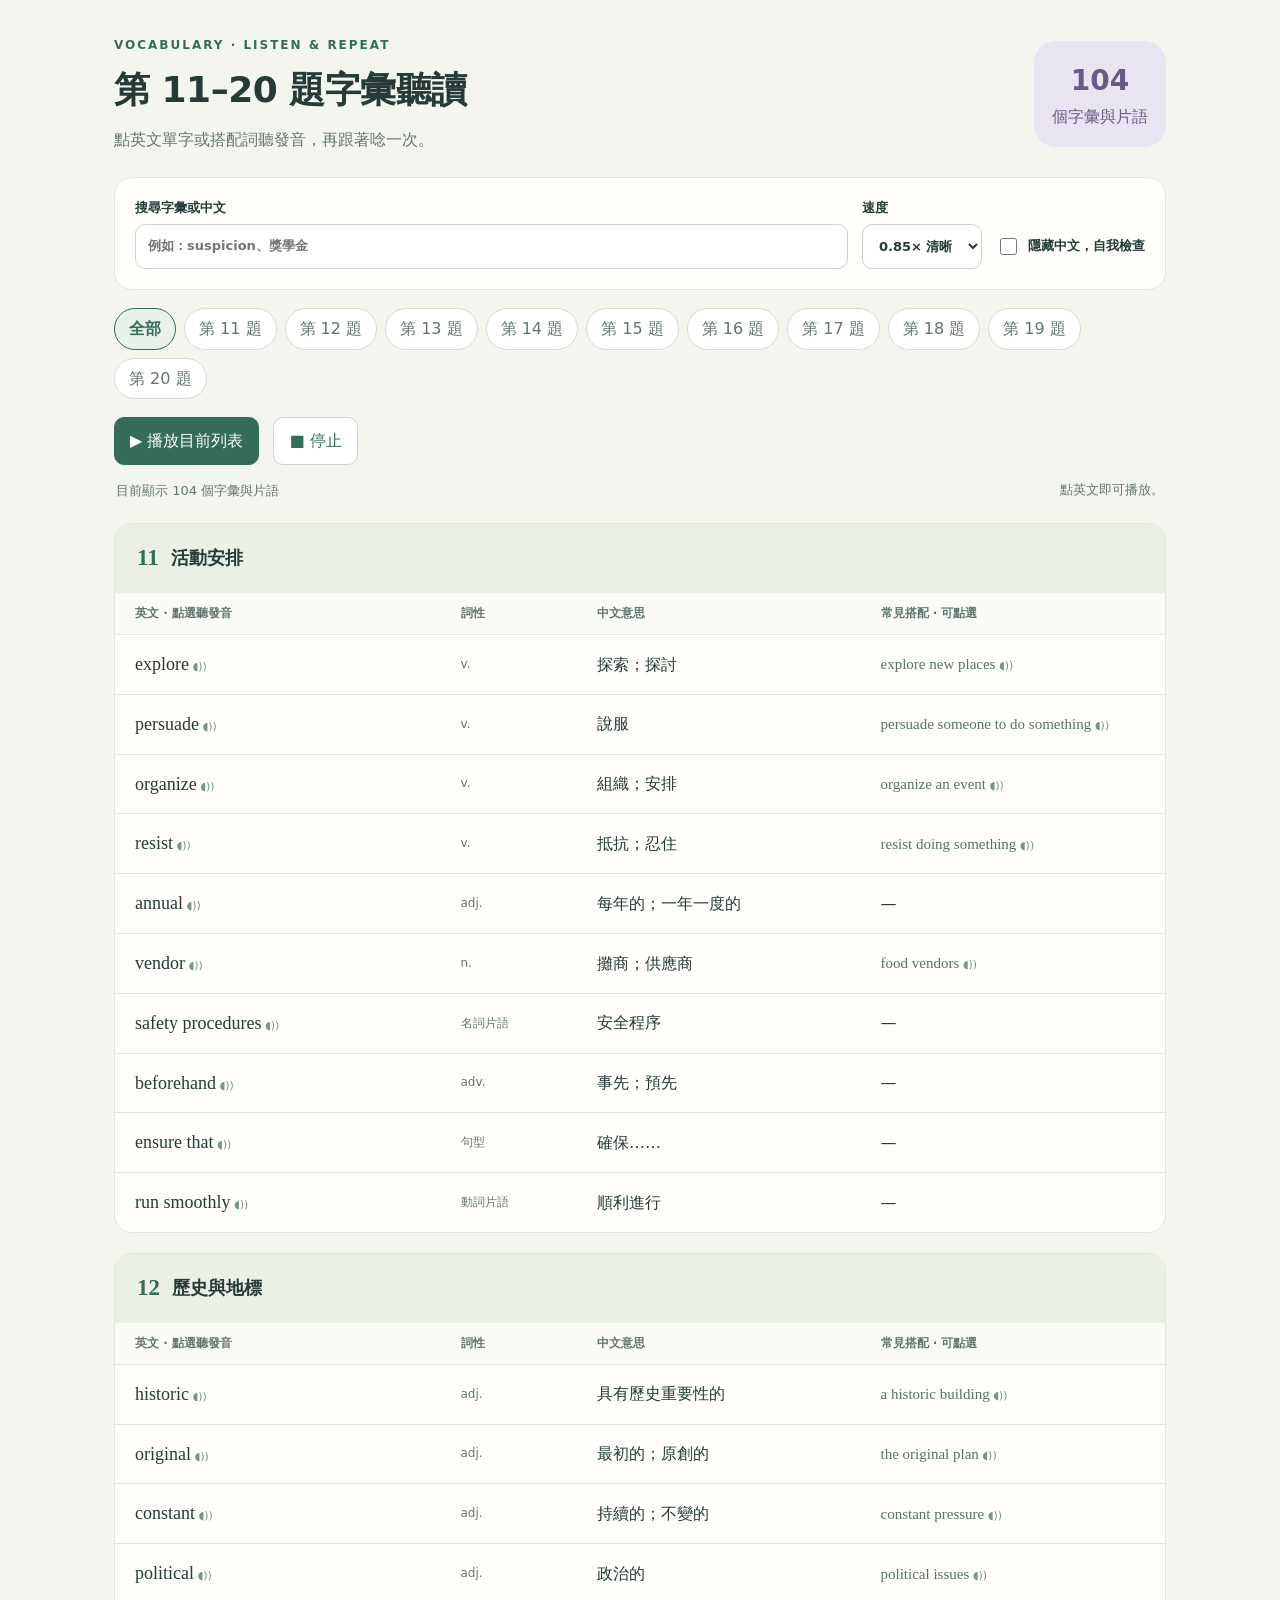
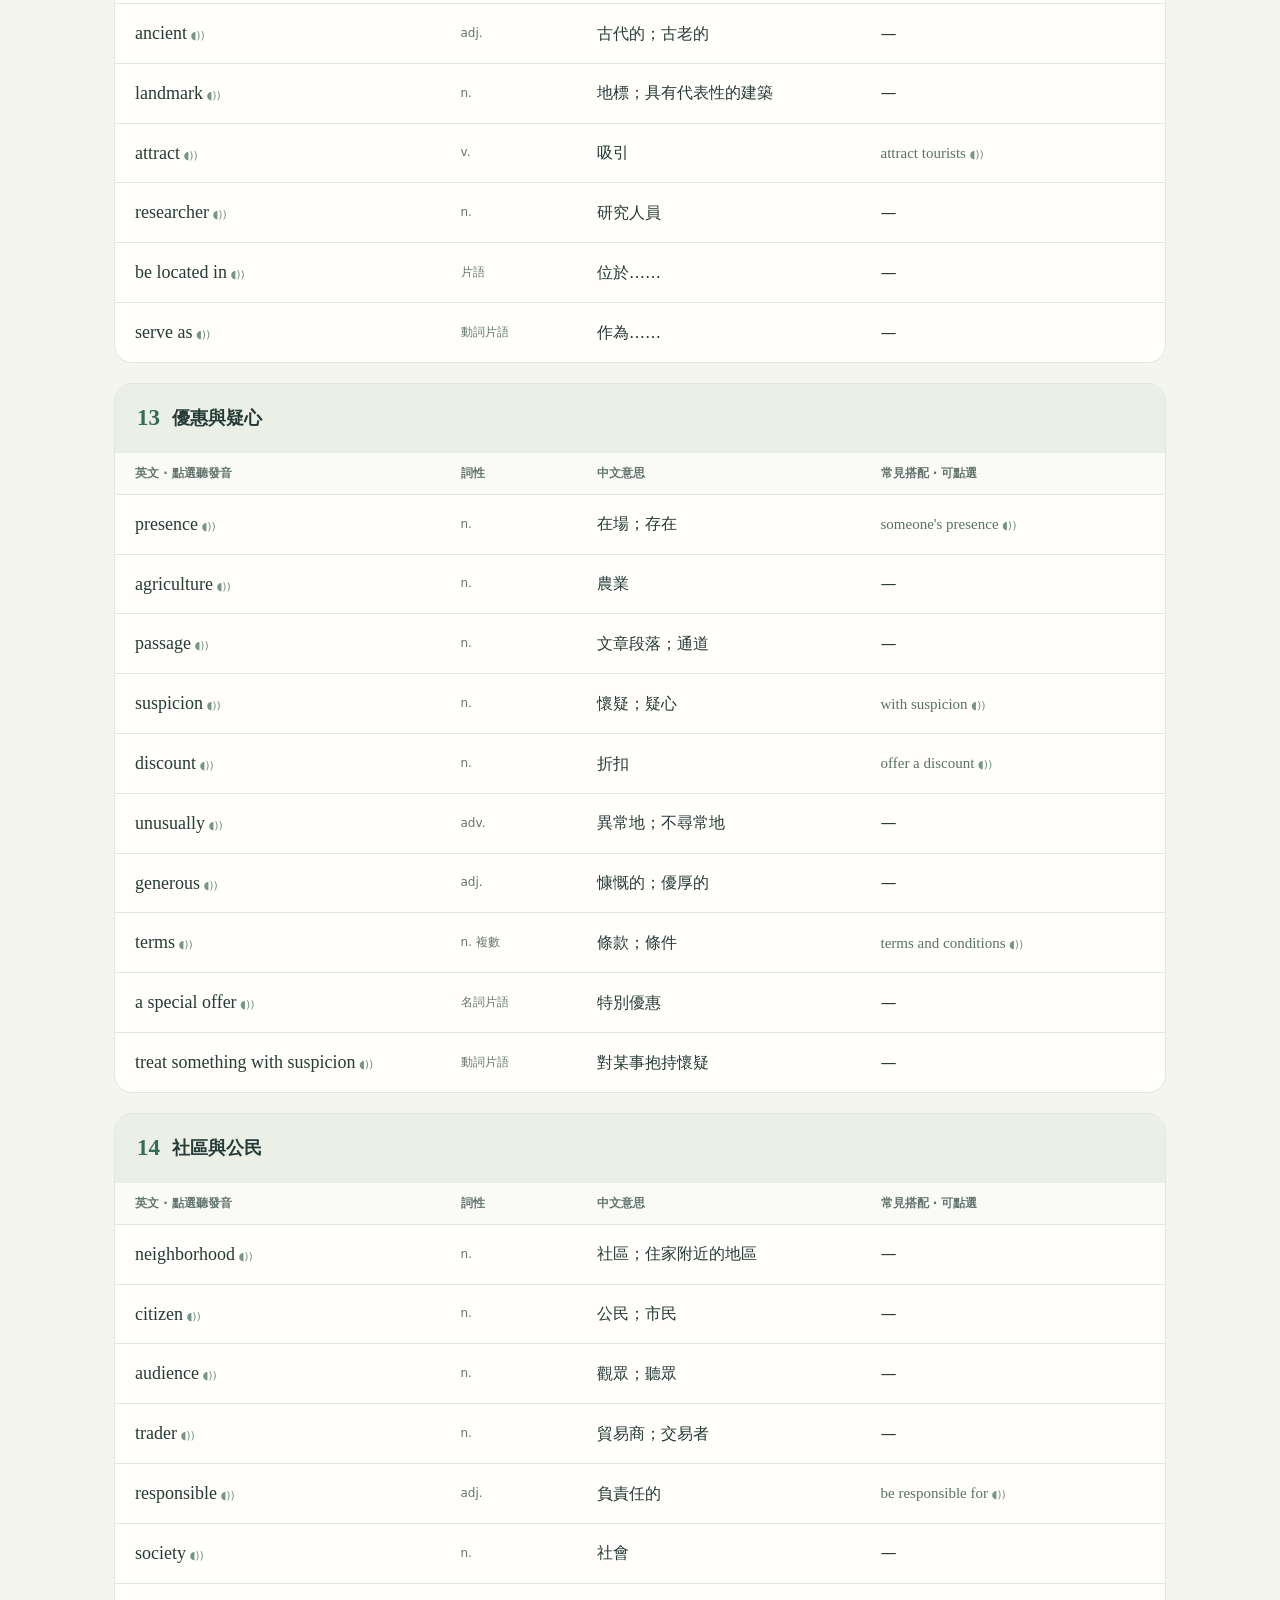
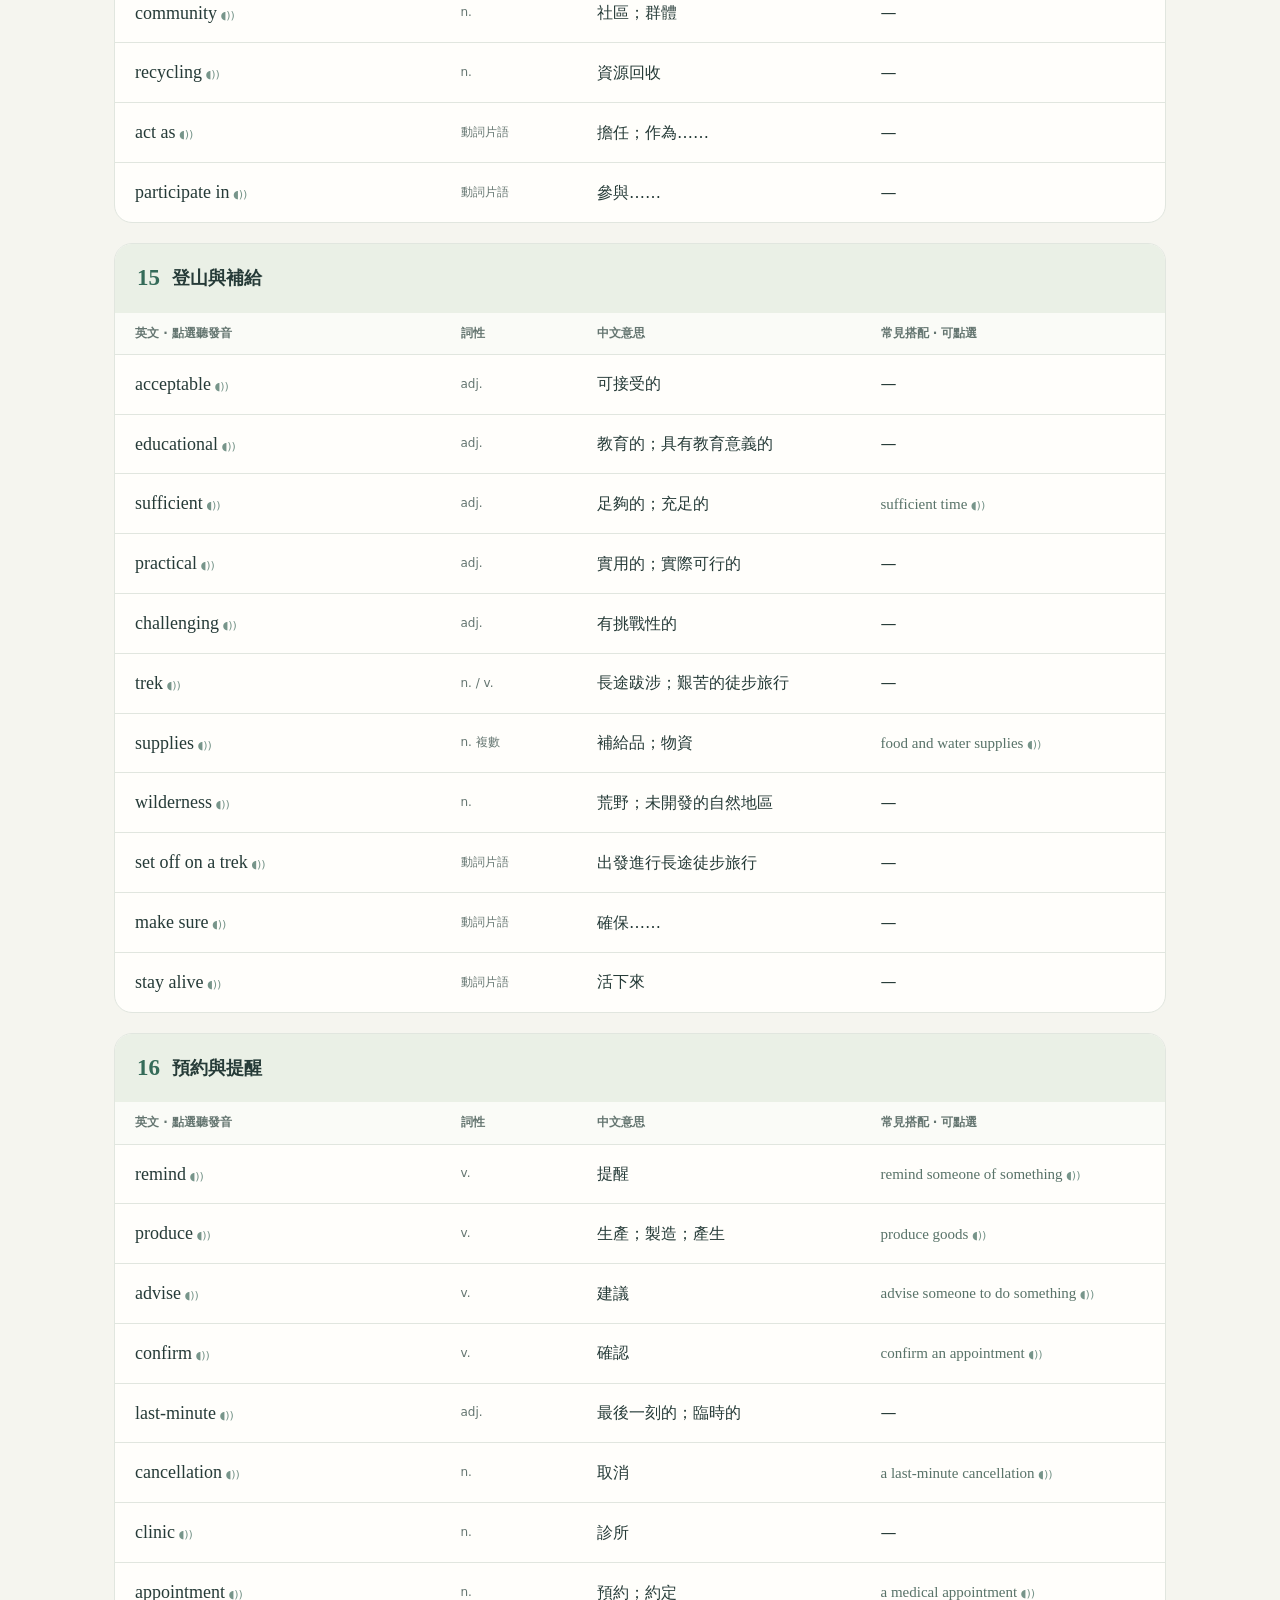
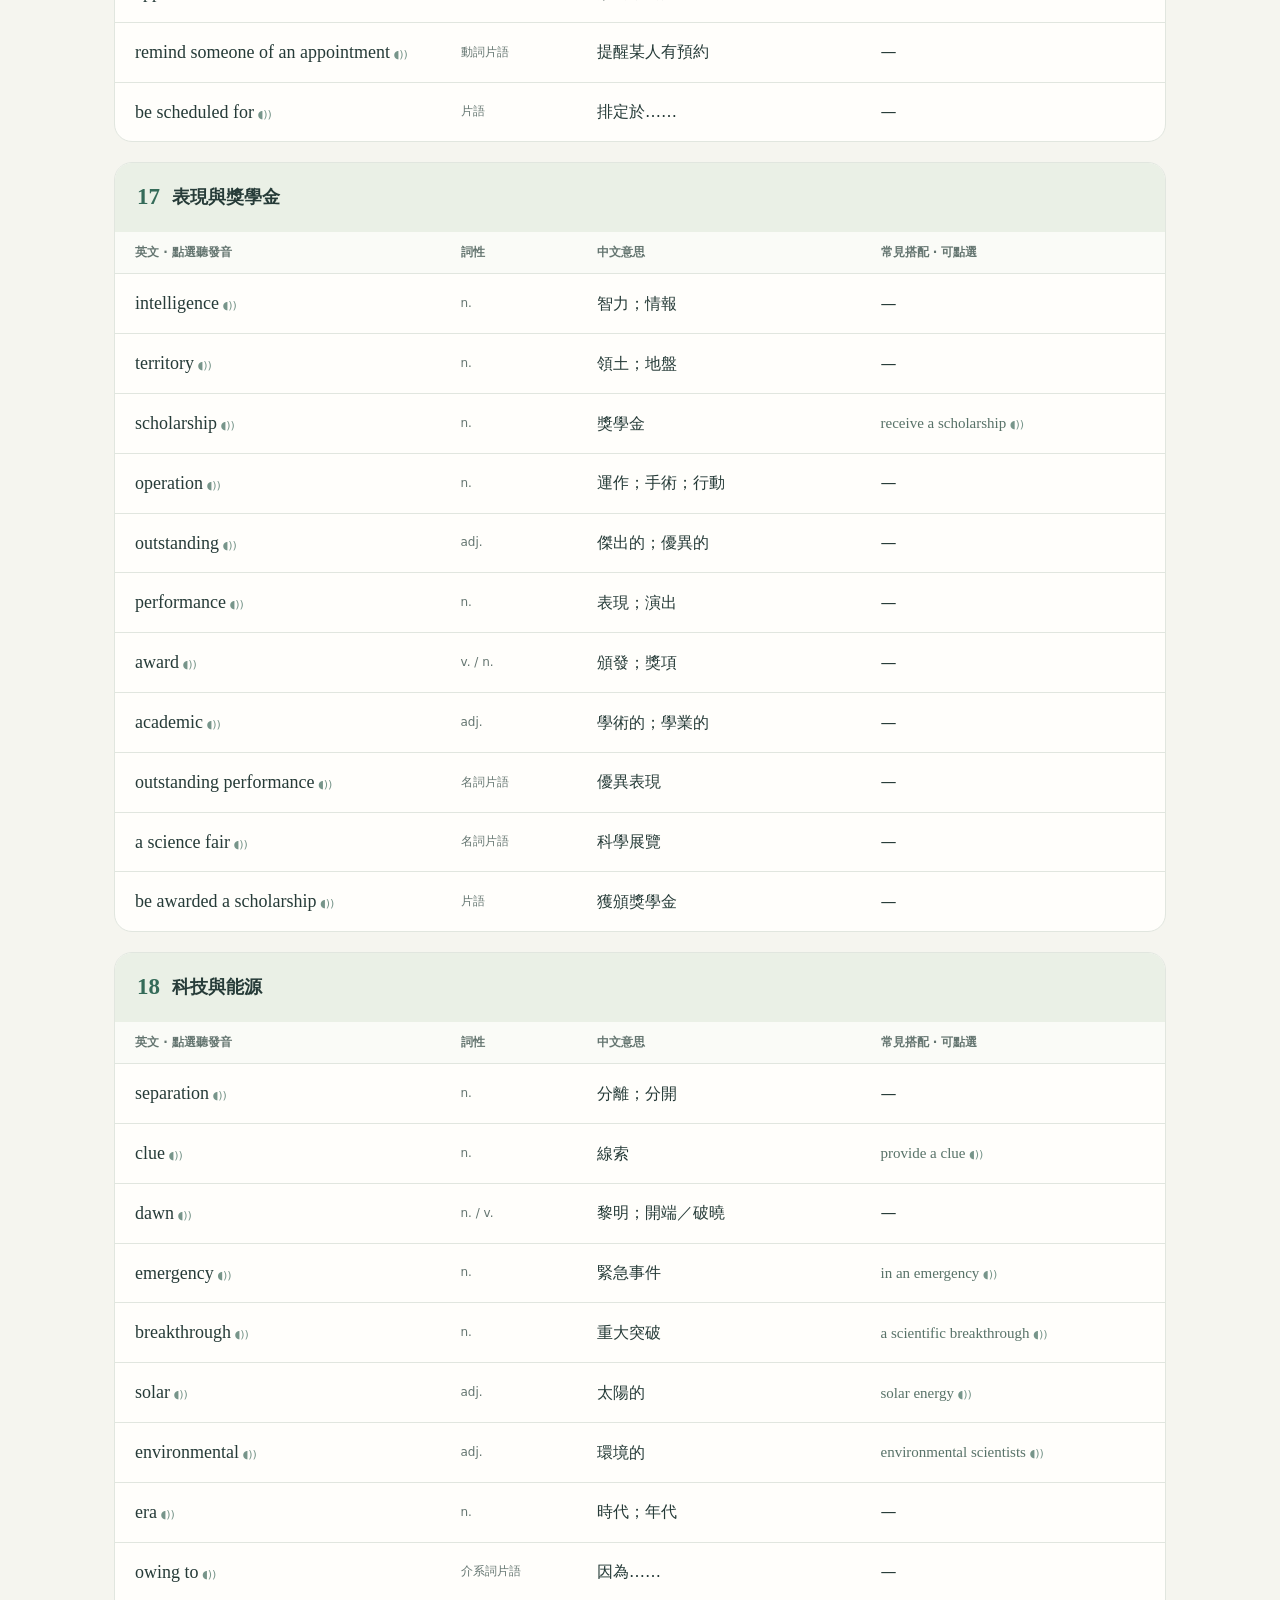
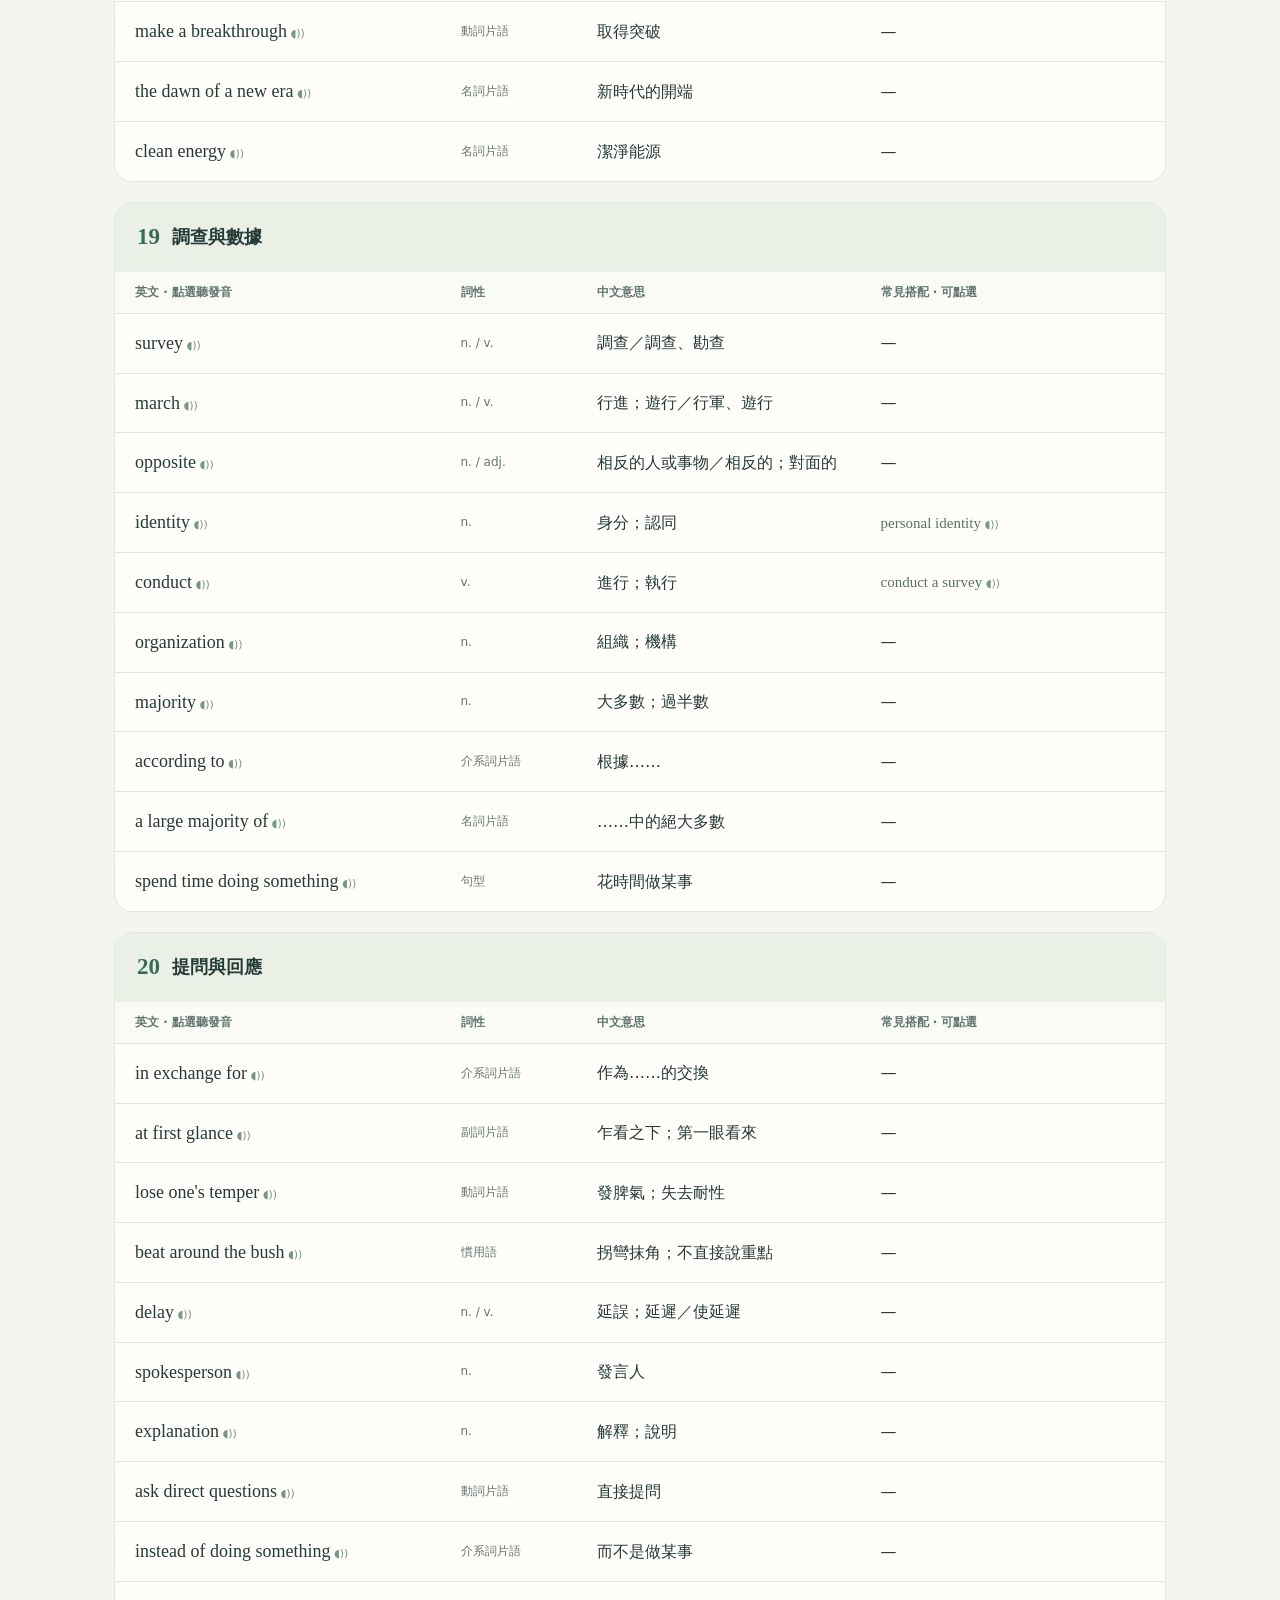
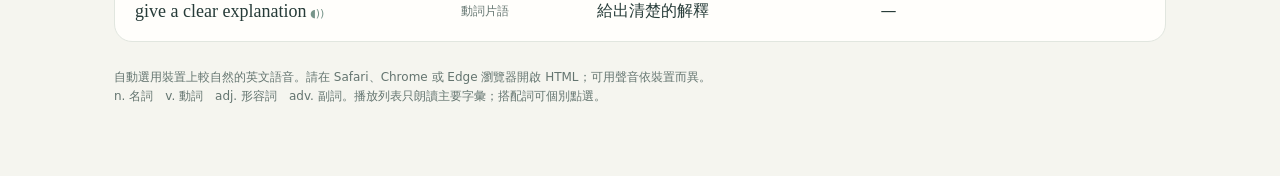
==== eric/ExamVocab-1023.html @ 4be7229d "Add files via upload eric - 幫忙背單字" ====
<!doctype html>
<html lang="zh-Hant"><head><meta charset="utf-8"><meta name="viewport" content="width=device-width,initial-scale=1"><title>第 11–20 題字彙聽讀</title>
<style>
:root{color-scheme:light;--ink:#263b38;--muted:#647570;--green:#356b59;--pale:#e8f1ea;--line:#e1e6df;--paper:#fffefb}*{box-sizing:border-box}body{margin:0;background:#f5f5ef;color:var(--ink);font-family:system-ui,-apple-system,"Noto Sans TC",sans-serif;line-height:1.6}button,input,select{font:inherit}button{cursor:pointer}button:focus-visible,a:focus-visible,input:focus-visible,select:focus-visible{outline:3px solid #d19d52;outline-offset:3px}main{max-width:1100px;margin:auto;padding:36px 24px 70px}header{display:flex;gap:24px;align-items:center;justify-content:space-between;margin-bottom:25px}.eyebrow{font-size:12px;letter-spacing:2px;color:var(--green);font-weight:700}h1{font-size:clamp(25px,4vw,36px);margin:6px 0 8px;letter-spacing:-.5px}header p{margin:0;color:var(--muted)}.badge{background:#e9e4f2;border-radius:22px;padding:18px;text-align:center;min-width:110px;color:#655b83}.badge strong{font-size:28px;display:block}.panel{padding:20px;background:var(--paper);border:1px solid var(--line);border-radius:18px;margin-bottom:16px}.settings{display:flex;align-items:end;gap:14px;flex-wrap:wrap}label{font-size:13px;font-weight:600;display:flex;flex-direction:column;gap:5px}select,input[type=search]{border:1px solid #cbd4ca;border-radius:10px;background:white;color:var(--ink);padding:10px 12px;min-height:45px}#search{width:100%}.search-label{flex:1;min-width:210px}.control{border:1px solid #ccd8cd;border-radius:10px;background:#fff;padding:10px 15px;color:var(--green);min-height:45px}.primary{background:var(--green);color:white;border-color:var(--green)}.toggle{flex-direction:row;align-items:center;gap:8px;min-height:45px}input[type=checkbox]{accent-color:var(--green);width:17px;height:17px}nav{display:flex;gap:8px;flex-wrap:wrap;margin:18px 0}.chip{border:1px solid #d4ddd1;background:#fff;border-radius:30px;padding:7px 14px;color:var(--muted)}.chip[aria-pressed=true]{background:var(--pale);color:var(--green);border-color:var(--green);font-weight:700}.meta{display:flex;justify-content:space-between;align-items:center;margin:15px 2px;color:var(--muted);font-size:13px;gap:12px}#status{min-height:23px}section{background:var(--paper);border:1px solid var(--line);border-radius:18px;overflow:hidden;margin:20px 0}h2{margin:0;padding:16px 22px;background:#eaf0e6;font-size:18px;display:flex;gap:12px;align-items:center}.qnum{font-family:Georgia,serif;color:var(--green);font-size:23px}table{border-collapse:collapse;width:100%;table-layout:fixed}th{font-size:12px;text-align:left;color:var(--muted);background:#fafbf7;padding:11px 20px;border-bottom:1px solid var(--line)}td{padding:13px 20px;border-bottom:1px solid var(--line);vertical-align:middle}tr:last-child td{border:0}th:nth-child(1){width:31%}th:nth-child(2){width:13%}th:nth-child(3){width:27%}th:nth-child(4){width:29%}.speak{background:none;border:0;color:var(--ink);padding:2px 0;text-align:left;font-family:Georgia,"Times New Roman",serif;font-size:18px;line-height:1.6;overflow-wrap:anywhere}.speak:hover{color:var(--green);text-decoration:underline;text-underline-offset:5px}.speak::after{content:' ◖))';font-family:system-ui;font-size:11px;color:#77958a;white-space:nowrap}.usage .speak{font-size:15px;color:#587268}.pos{font-size:12px;color:var(--muted)}tr.playing{background:#edf5e5}tr.playing .speak.active{color:#256040;text-decoration:underline}body.hide-cn .meaning{visibility:hidden}.empty{text-align:center;padding:45px 20px;color:var(--muted)}footer{font-size:12px;color:var(--muted);margin-top:26px}#status.error{color:#ad3828}
@media(max-width:720px){main{padding:24px 13px 50px}.badge{display:none}.settings{gap:10px}.settings label{flex:1}.toggle{flex-basis:100%!important}table,tbody,tr,td{display:block}thead{display:none}tr{padding:14px 17px;border-bottom:1px solid var(--line);display:grid;grid-template-columns:1fr auto;gap:5px 12px}td{padding:0;border:0}.meaning,.usage{grid-column:1/-1}.speak{font-size:20px}.pos{align-self:center}.meaning{font-size:15px}.usage{margin-top:2px}h2{padding:13px 17px}.meta{flex-direction:column;align-items:start}.primary,.control{flex:1}}
@media print{body{background:white}main{padding:0}.panel,nav,.meta,footer,.badge{display:none}section{break-inside:auto;border-radius:0}tr{break-inside:avoid}h2{break-after:avoid}.speak::after{content:''}body.hide-cn .meaning{visibility:visible}}
</style></head><body><main>
<header><div><div class="eyebrow">VOCABULARY · LISTEN & REPEAT</div><h1>第 11–20 題字彙聽讀</h1><p>點英文單字或搭配詞聽發音，再跟著唸一次。</p></div><div class="badge"><strong id="total"></strong>個字彙與片語</div></header>
<div class="panel"><div class="settings"><label class="search-label">搜尋字彙或中文<input id="search" type="search" placeholder="例如：suspicion、獎學金"></label><label>速度<select id="rate"><option value="0.7">0.7× 慢速</option><option value="0.85" selected>0.85× 清晰</option><option value="1">1.0× 正常</option><option value="1.15">1.15× 快速</option></select></label><label class="toggle"><input id="hide" type="checkbox">隱藏中文，自我檢查</label></div></div>
<nav aria-label="依題號篩選" id="filters"></nav><div class="settings"><button class="control primary" id="play">▶ 播放目前列表</button><button class="control" id="stop">■ 停止</button></div>
<div class="meta"><span id="count"></span><span id="status" role="status" aria-live="polite">準備好了。點英文即可播放。</span></div><div id="content"></div>
<footer>自動選用裝置上較自然的英文語音。請在 Safari、Chrome 或 Edge 瀏覽器開啟 HTML；可用聲音依裝置而異。<br>n. 名詞　v. 動詞　adj. 形容詞　adv. 副詞。播放列表只朗讀主要字彙；搭配詞可個別點選。</footer>
</main><script>
const DATA=[{"q": 11, "topic": "活動安排", "items": [["explore", "v.", "探索；探討", "explore new places"], ["persuade", "v.", "說服", "persuade someone to do something"], ["organize", "v.", "組織；安排", "organize an event"], ["resist", "v.", "抵抗；忍住", "resist doing something"], ["annual", "adj.", "每年的；一年一度的", ""], ["vendor", "n.", "攤商；供應商", "food vendors"], ["safety procedures", "名詞片語", "安全程序", ""], ["beforehand", "adv.", "事先；預先", ""], ["ensure that", "句型", "確保……", ""], ["run smoothly", "動詞片語", "順利進行", ""]]}, {"q": 12, "topic": "歷史與地標", "items": [["historic", "adj.", "具有歷史重要性的", "a historic building"], ["original", "adj.", "最初的；原創的", "the original plan"], ["constant", "adj.", "持續的；不變的", "constant pressure"], ["political", "adj.", "政治的", "political issues"], ["ancient", "adj.", "古代的；古老的", ""], ["landmark", "n.", "地標；具有代表性的建築", ""], ["attract", "v.", "吸引", "attract tourists"], ["researcher", "n.", "研究人員", ""], ["be located in", "片語", "位於……", ""], ["serve as", "動詞片語", "作為……", ""]]}, {"q": 13, "topic": "優惠與疑心", "items": [["presence", "n.", "在場；存在", "someone's presence"], ["agriculture", "n.", "農業", ""], ["passage", "n.", "文章段落；通道", ""], ["suspicion", "n.", "懷疑；疑心", "with suspicion"], ["discount", "n.", "折扣", "offer a discount"], ["unusually", "adv.", "異常地；不尋常地", ""], ["generous", "adj.", "慷慨的；優厚的", ""], ["terms", "n. 複數", "條款；條件", "terms and conditions"], ["a special offer", "名詞片語", "特別優惠", ""], ["treat something with suspicion", "動詞片語", "對某事抱持懷疑", ""]]}, {"q": 14, "topic": "社區與公民", "items": [["neighborhood", "n.", "社區；住家附近的地區", ""], ["citizen", "n.", "公民；市民", ""], ["audience", "n.", "觀眾；聽眾", ""], ["trader", "n.", "貿易商；交易者", ""], ["responsible", "adj.", "負責任的", "be responsible for"], ["society", "n.", "社會", ""], ["community", "n.", "社區；群體", ""], ["recycling", "n.", "資源回收", ""], ["act as", "動詞片語", "擔任；作為……", ""], ["participate in", "動詞片語", "參與……", ""]]}, {"q": 15, "topic": "登山與補給", "items": [["acceptable", "adj.", "可接受的", ""], ["educational", "adj.", "教育的；具有教育意義的", ""], ["sufficient", "adj.", "足夠的；充足的", "sufficient time"], ["practical", "adj.", "實用的；實際可行的", ""], ["challenging", "adj.", "有挑戰性的", ""], ["trek", "n. / v.", "長途跋涉；艱苦的徒步旅行", ""], ["supplies", "n. 複數", "補給品；物資", "food and water supplies"], ["wilderness", "n.", "荒野；未開發的自然地區", ""], ["set off on a trek", "動詞片語", "出發進行長途徒步旅行", ""], ["make sure", "動詞片語", "確保……", ""], ["stay alive", "動詞片語", "活下來", ""]]}, {"q": 16, "topic": "預約與提醒", "items": [["remind", "v.", "提醒", "remind someone of something"], ["produce", "v.", "生產；製造；產生", "produce goods"], ["advise", "v.", "建議", "advise someone to do something"], ["confirm", "v.", "確認", "confirm an appointment"], ["last-minute", "adj.", "最後一刻的；臨時的", ""], ["cancellation", "n.", "取消", "a last-minute cancellation"], ["clinic", "n.", "診所", ""], ["appointment", "n.", "預約；約定", "a medical appointment"], ["remind someone of an appointment", "動詞片語", "提醒某人有預約", ""], ["be scheduled for", "片語", "排定於……", ""]]}, {"q": 17, "topic": "表現與獎學金", "items": [["intelligence", "n.", "智力；情報", ""], ["territory", "n.", "領土；地盤", ""], ["scholarship", "n.", "獎學金", "receive a scholarship"], ["operation", "n.", "運作；手術；行動", ""], ["outstanding", "adj.", "傑出的；優異的", ""], ["performance", "n.", "表現；演出", ""], ["award", "v. / n.", "頒發；獎項", ""], ["academic", "adj.", "學術的；學業的", ""], ["outstanding performance", "名詞片語", "優異表現", ""], ["a science fair", "名詞片語", "科學展覽", ""], ["be awarded a scholarship", "片語", "獲頒獎學金", ""]]}, {"q": 18, "topic": "科技與能源", "items": [["separation", "n.", "分離；分開", ""], ["clue", "n.", "線索", "provide a clue"], ["dawn", "n. / v.", "黎明；開端／破曉", ""], ["emergency", "n.", "緊急事件", "in an emergency"], ["breakthrough", "n.", "重大突破", "a scientific breakthrough"], ["solar", "adj.", "太陽的", "solar energy"], ["environmental", "adj.", "環境的", "environmental scientists"], ["era", "n.", "時代；年代", ""], ["owing to", "介系詞片語", "因為……", ""], ["make a breakthrough", "動詞片語", "取得突破", ""], ["the dawn of a new era", "名詞片語", "新時代的開端", ""], ["clean energy", "名詞片語", "潔淨能源", ""]]}, {"q": 19, "topic": "調查與數據", "items": [["survey", "n. / v.", "調查／調查、勘查", ""], ["march", "n. / v.", "行進；遊行／行軍、遊行", ""], ["opposite", "n. / adj.", "相反的人或事物／相反的；對面的", ""], ["identity", "n.", "身分；認同", "personal identity"], ["conduct", "v.", "進行；執行", "conduct a survey"], ["organization", "n.", "組織；機構", ""], ["majority", "n.", "大多數；過半數", ""], ["according to", "介系詞片語", "根據……", ""], ["a large majority of", "名詞片語", "……中的絕大多數", ""], ["spend time doing something", "句型", "花時間做某事", ""]]}, {"q": 20, "topic": "提問與回應", "items": [["in exchange for", "介系詞片語", "作為……的交換", ""], ["at first glance", "副詞片語", "乍看之下；第一眼看來", ""], ["lose one's temper", "動詞片語", "發脾氣；失去耐性", ""], ["beat around the bush", "慣用語", "拐彎抹角；不直接說重點", ""], ["delay", "n. / v.", "延誤；延遲／使延遲", ""], ["spokesperson", "n.", "發言人", ""], ["explanation", "n.", "解釋；說明", ""], ["ask direct questions", "動詞片語", "直接提問", ""], ["instead of doing something", "介系詞片語", "而不是做某事", ""], ["give a clear explanation", "動詞片語", "給出清楚的解釋", ""]]}];
const $=id=>document.getElementById(id);const synth=window.speechSynthesis;let question='all',selectedVoice=null,version=0,current=null,active=null;let displayed=[];
function status(text,error=false){$('status').textContent=text;$('status').classList.toggle('error',error)}
function clearActive(){if(active){active.classList.remove('active');active.closest('tr')?.classList.remove('playing');active=null}}
function stop(){version++;if(synth)synth.cancel();current=null;clearActive();$('play').textContent='▶ 播放目前列表'}
function loadVoices(){if(!synth)return;const english=synth.getVoices().filter(v=>/^en(?:[-_]|$)/i.test(v.lang));function score(v){let n=0;if(/natural|neural|premium|enhanced|online/i.test(v.name))n+=100;if(/^en[-_]GB$/i.test(v.lang))n+=20;if(/Daniel|Samantha|Serena|Sonia|Ryan|Oliver|Google.*English/i.test(v.name))n+=10;if(v.default)n+=2;return n}selectedVoice=english.map((voice,index)=>({voice,index,score:score(voice)})).sort((a,b)=>b.score-a.score||a.index-b.index)[0]?.voice||null}
function speak(text,button,token,done){if(!synth||!window.SpeechSynthesisUtterance){status('此瀏覽器不支援語音。請改用 Safari、Chrome 或 Edge。',true);done?.(false);return}clearActive();active=button;if(active){active.classList.add('active');active.closest('tr')?.classList.add('playing')}const u=new SpeechSynthesisUtterance(text);current=u;if(!selectedVoice)loadVoices();const voice=selectedVoice;if(voice){u.voice=voice;u.lang=voice.lang}else u.lang='en-GB';u.rate=Number($('rate').value);status(`正在播放：${text}`);u.onend=()=>{if(token!==version)return;current=null;clearActive();done?.(true)};u.onerror=e=>{if(token!==version)return;clearActive();current=null;status('語音未能播放，請檢查裝置音量，或重新開啟瀏覽器後再試。',true);$('play').textContent='▶ 播放目前列表';done?.(false)};synth.resume();synth.speak(u)}
function soundButton(text,id){const b=document.createElement('button');b.type='button';b.className='speak';b.textContent=text;b.id=id;b.setAttribute('aria-label',`播放英文：${text}`);b.addEventListener('click',()=>{stop();const token=version;speak(text,b,token,ok=>{if(ok)status(`已播放：${text}`)})});return b}
function render(){stop();const keyword=$('search').value.trim().toLocaleLowerCase();$('content').replaceChildren();displayed=[];let total=0;DATA.forEach(group=>{if(question!=='all'&&question!==String(group.q))return;const filtered=group.items.map((item,index)=>({item,index})).filter(({item})=>item.join(' ').toLocaleLowerCase().includes(keyword));if(!filtered.length)return;const section=document.createElement('section'),heading=document.createElement('h2'),num=document.createElement('span');num.className='qnum';num.textContent=String(group.q);heading.append(num,document.createTextNode(group.topic));section.append(heading);const table=document.createElement('table');table.innerHTML='<thead><tr><th>英文 · 點選聽發音</th><th>詞性</th><th>中文意思</th><th>常見搭配 · 可點選</th></tr></thead>';const tbody=document.createElement('tbody');filtered.forEach(({item,index})=>{const [word,pos,meaning,usage]=item,tr=document.createElement('tr');const a=document.createElement('td');const b=soundButton(word,`w${group.q}-${index}`);a.append(b);const p=document.createElement('td');p.className='pos';p.textContent=pos;const c=document.createElement('td');c.className='meaning';c.textContent=meaning;const d=document.createElement('td');d.className='usage';if(usage)d.append(soundButton(usage,`u${group.q}-${index}`));else d.textContent='—';tr.append(a,p,c,d);tbody.append(tr);displayed.push({word,button:b});total++});table.append(tbody);section.append(table);$('content').append(section)});$('count').textContent=`目前顯示 ${total} 個字彙與片語`;$('play').disabled=!total;if(!total)$('content').innerHTML='<div class="empty">沒有符合的字彙，請試試其他關鍵字。</div>';status('點英文即可播放。')}
[{q:'all',label:'全部'},...DATA.map(g=>({q:String(g.q),label:`第 ${g.q} 題`}))].forEach(x=>{const b=document.createElement('button');b.type='button';b.className='chip';b.textContent=x.label;b.setAttribute('aria-pressed',String(x.q==='all'));b.addEventListener('click',()=>{question=x.q;document.querySelectorAll('.chip').forEach(el=>el.setAttribute('aria-pressed',String(el===b)));render()});$('filters').append(b)});
$('total').textContent=DATA.reduce((n,g)=>n+g.items.length,0);$('search').addEventListener('input',render);$('hide').addEventListener('change',()=>document.body.classList.toggle('hide-cn',$('hide').checked));$('stop').addEventListener('click',()=>{stop();status('已停止播放。')});$('rate').addEventListener('change',()=>{stop();status('已調整速度，點英文即可播放。')});$('play').addEventListener('click',()=>{stop();if(!displayed.length)return;const token=version,queue=[...displayed];let index=0;$('play').textContent='♫ 正在播放列表';function next(){if(token!==version)return;if(index>=queue.length){clearActive();$('play').textContent='▶ 播放目前列表';status('列表播放完成。');return}const item=queue[index++];speak(item.word,item.button,token,ok=>{if(ok)setTimeout(next,300)})}next()});window.addEventListener('pagehide',stop);render();loadVoices();if(synth)synth.addEventListener('voiceschanged',loadVoices);else status('此瀏覽器不支援語音。請改用 Safari、Chrome 或 Edge。',true);
</script></body></html>
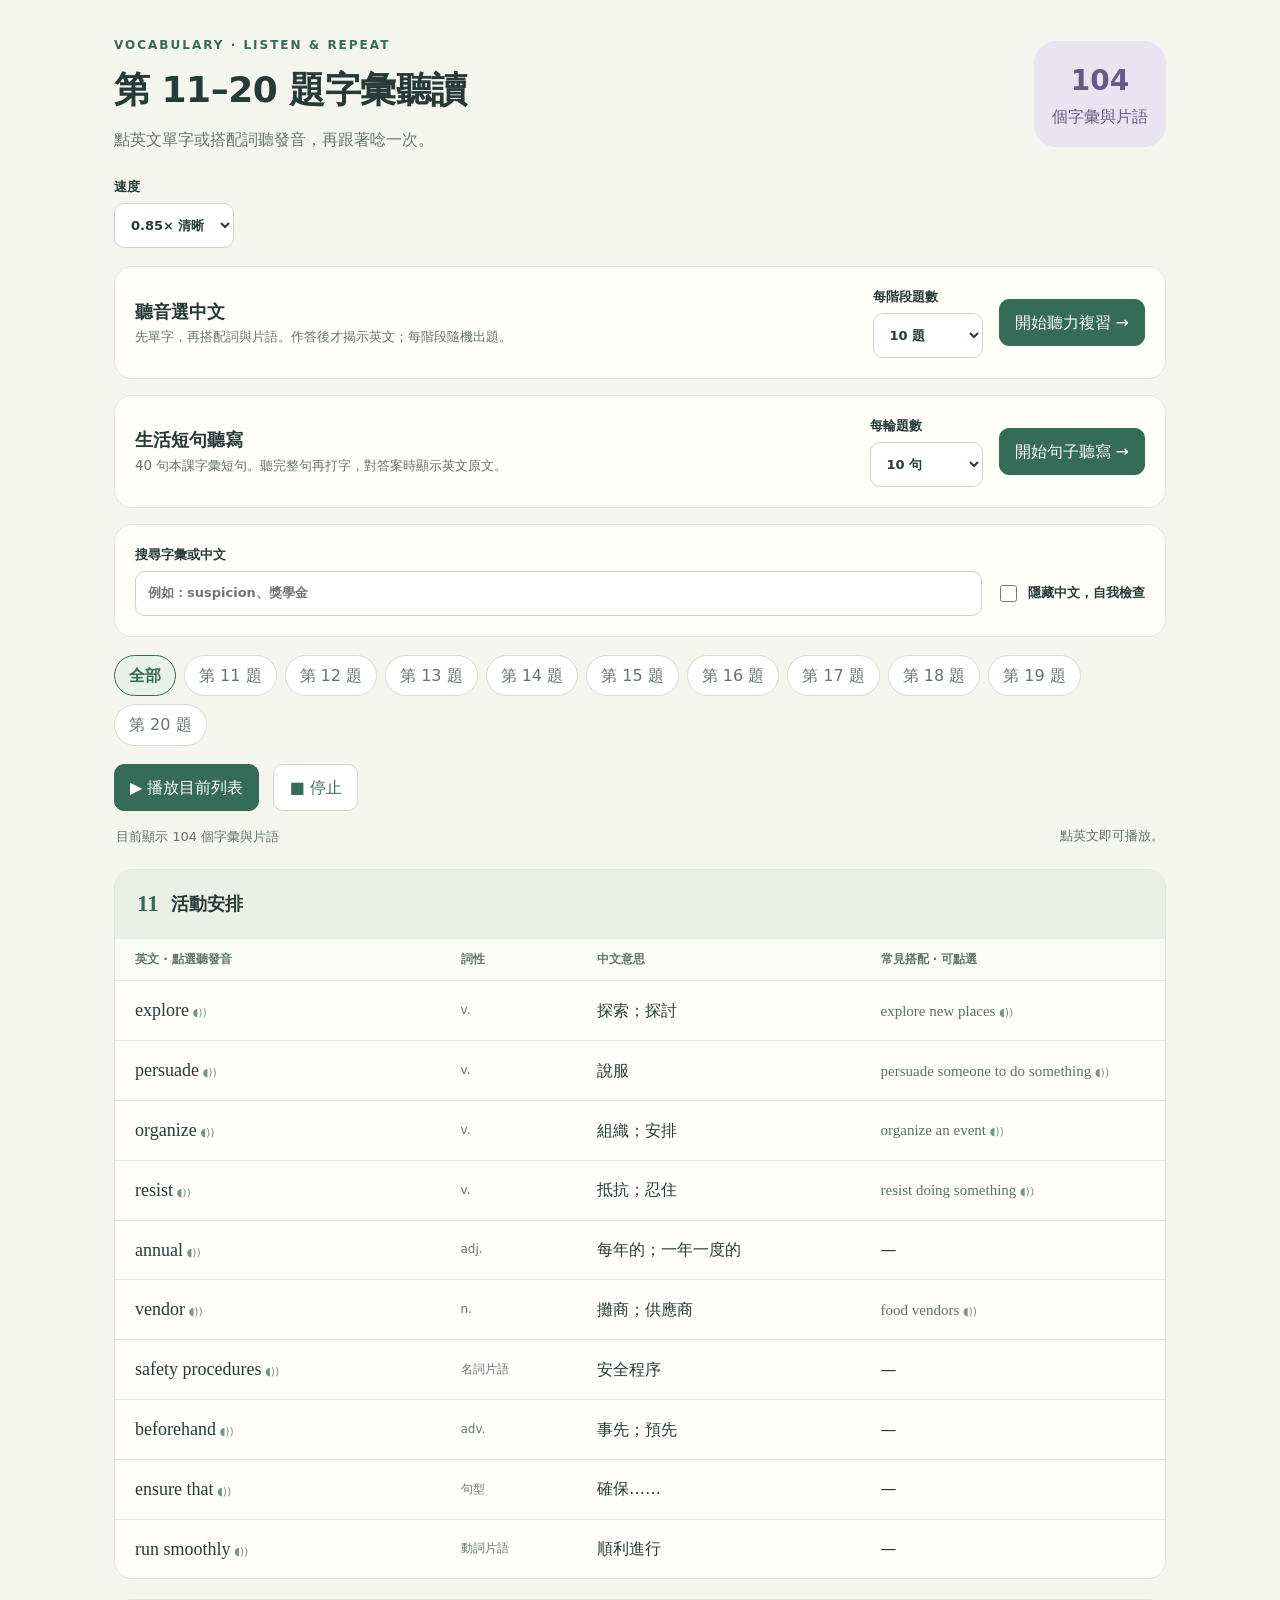
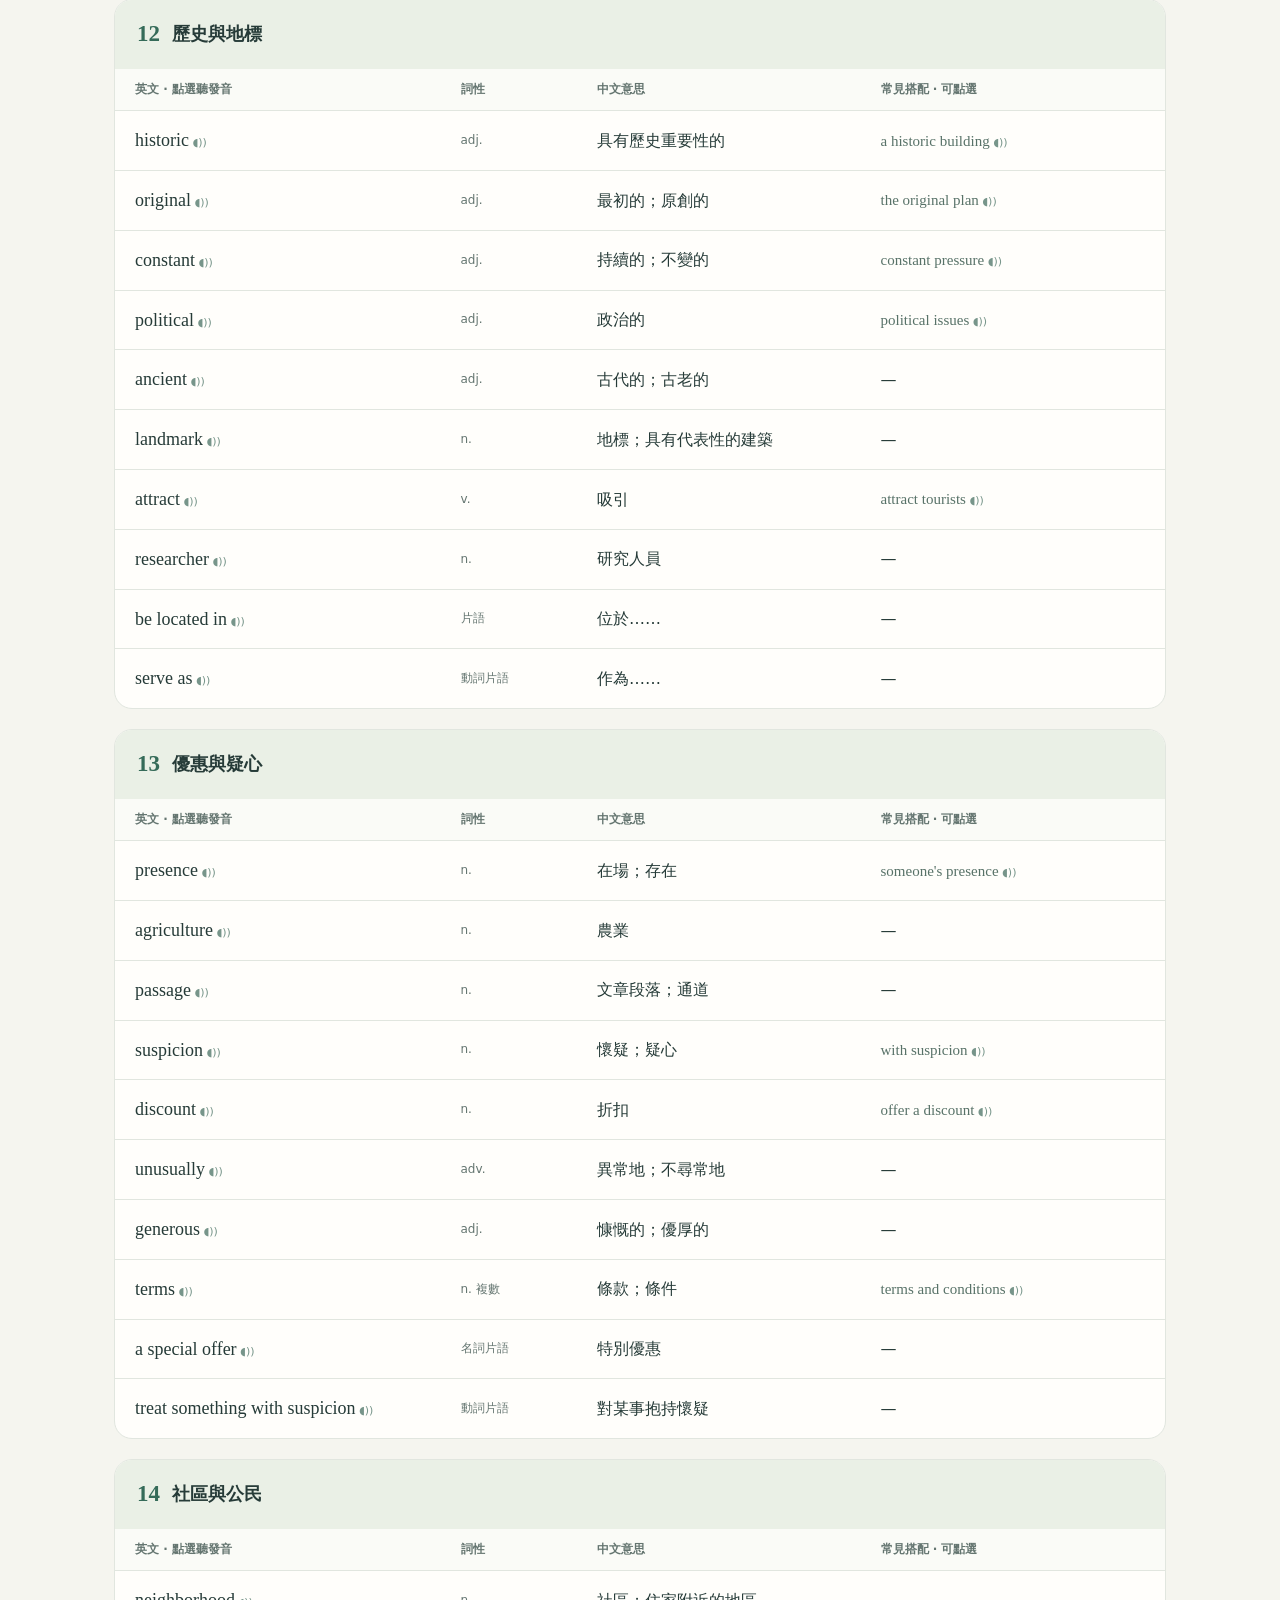
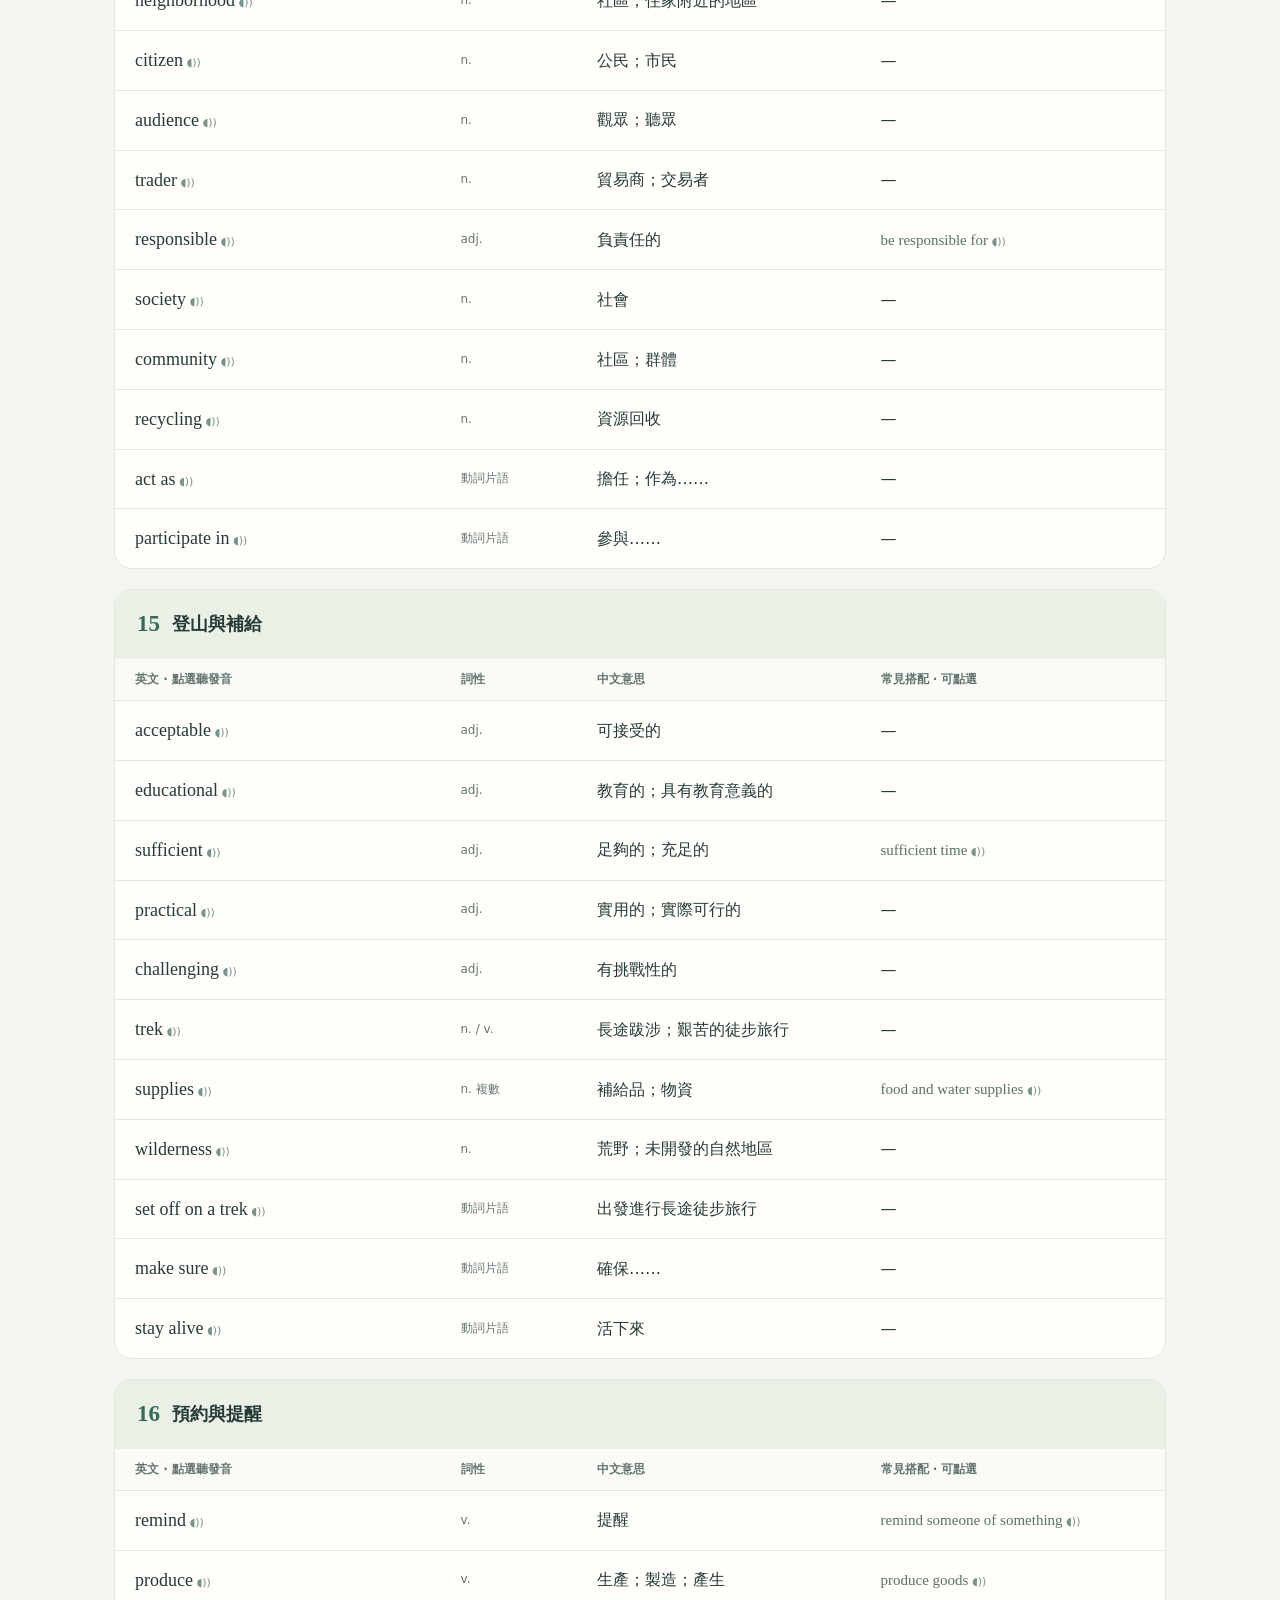
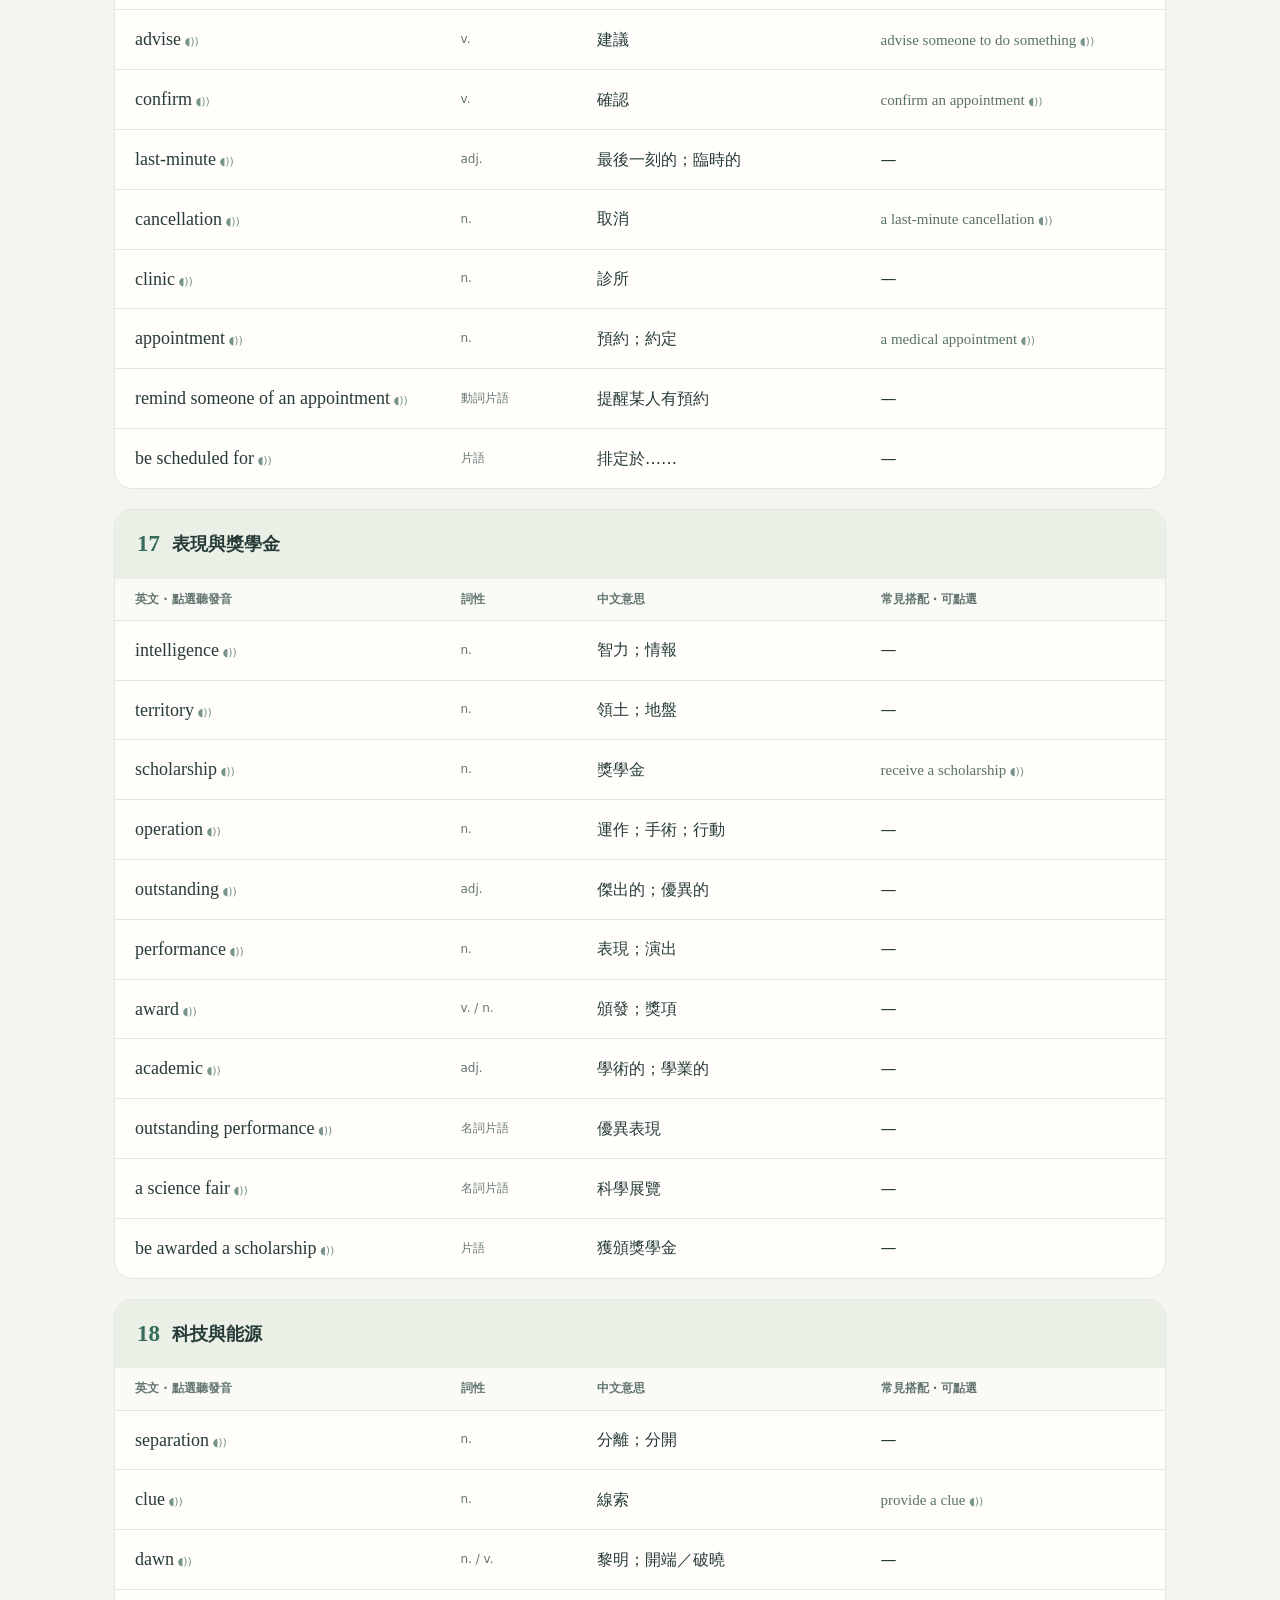
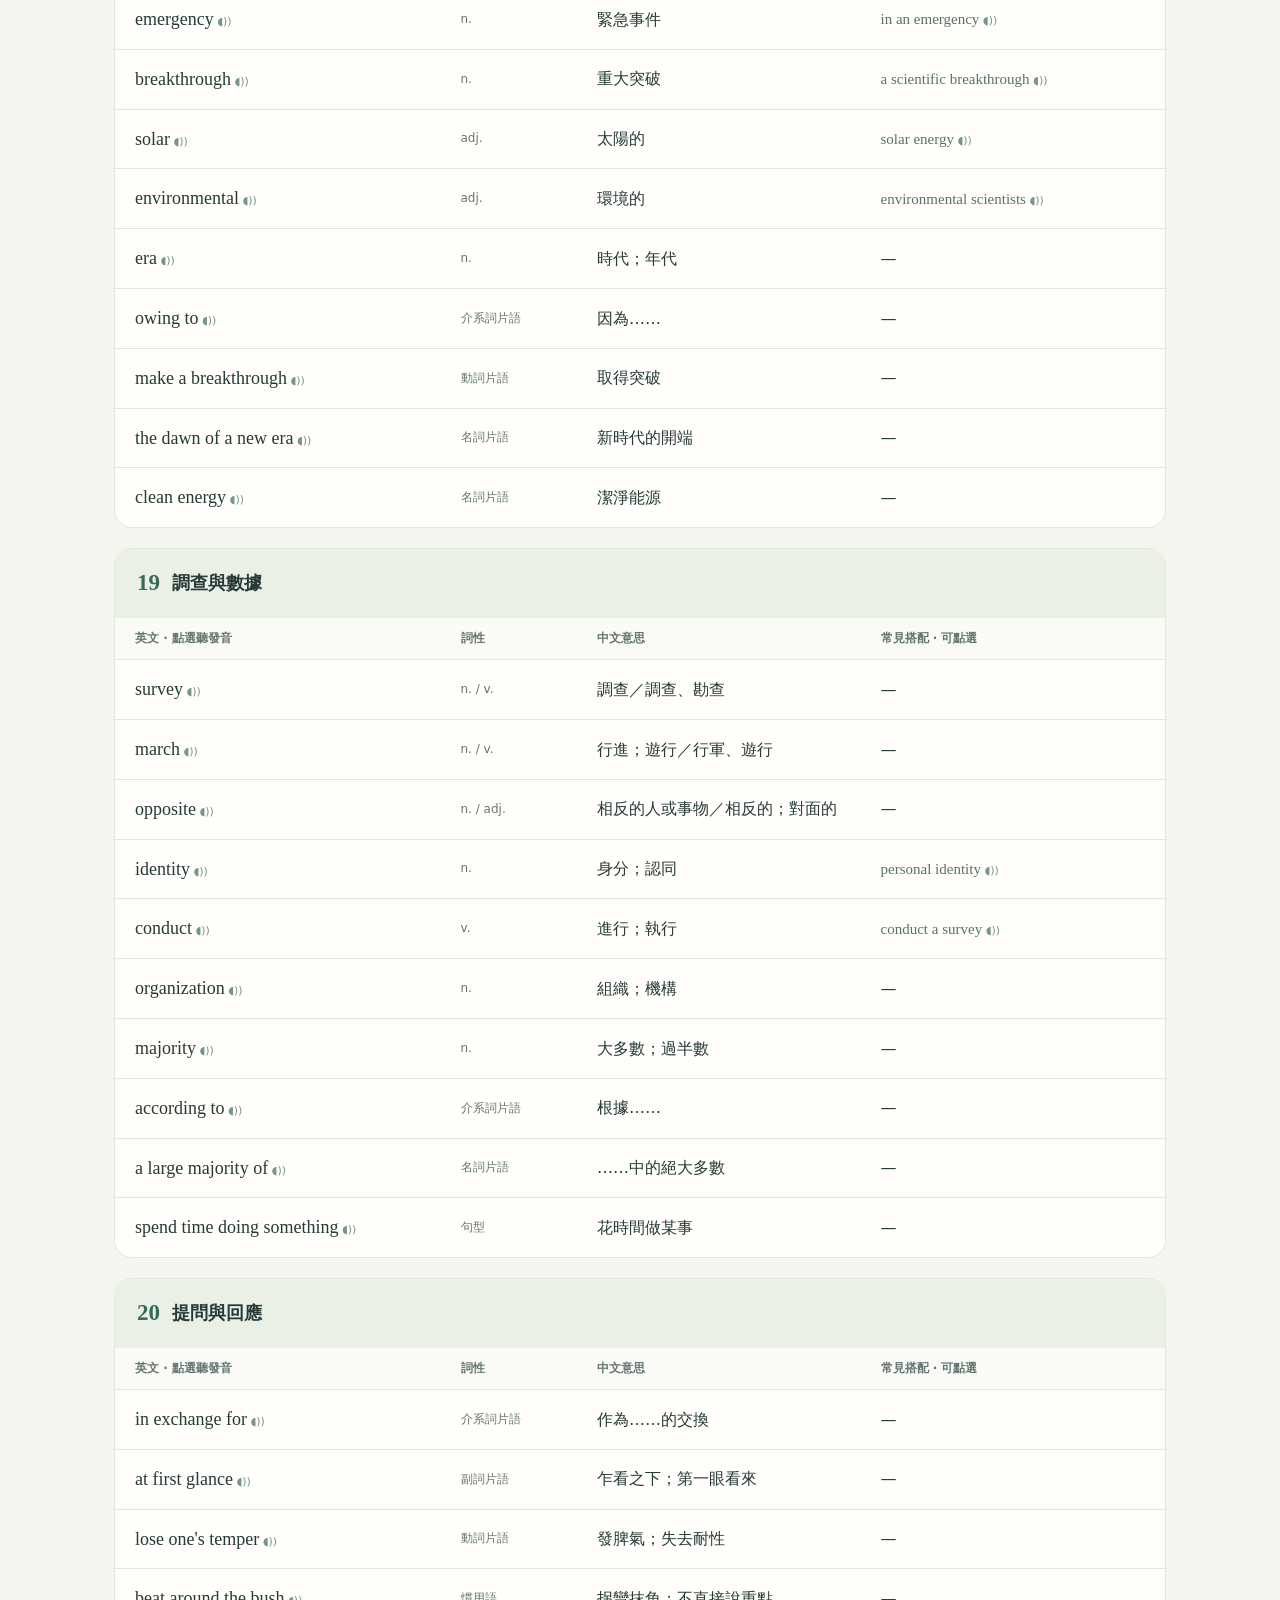
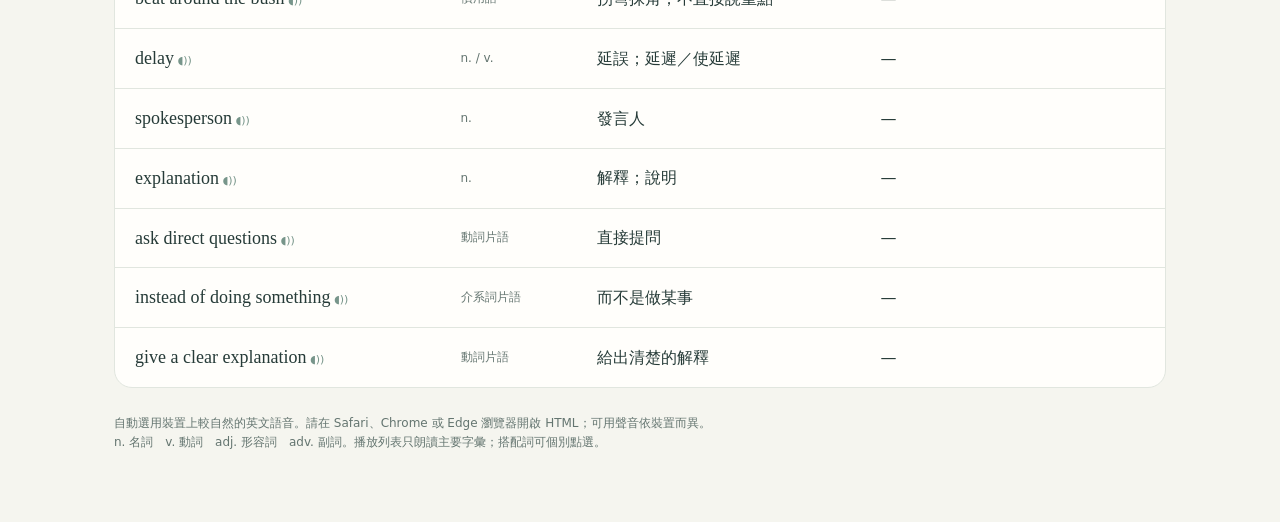
==== commit f04818a4: "Ver02 add dictation and review exercises" ====
--- a/eric/ExamVocab-1023.html
+++ b/eric/ExamVocab-1023.html
@@ -4,12 +4,18 @@
 :root{color-scheme:light;--ink:#263b38;--muted:#647570;--green:#356b59;--pale:#e8f1ea;--line:#e1e6df;--paper:#fffefb}*{box-sizing:border-box}body{margin:0;background:#f5f5ef;color:var(--ink);font-family:system-ui,-apple-system,"Noto Sans TC",sans-serif;line-height:1.6}button,input,select{font:inherit}button{cursor:pointer}button:focus-visible,a:focus-visible,input:focus-visible,select:focus-visible{outline:3px solid #d19d52;outline-offset:3px}main{max-width:1100px;margin:auto;padding:36px 24px 70px}header{display:flex;gap:24px;align-items:center;justify-content:space-between;margin-bottom:25px}.eyebrow{font-size:12px;letter-spacing:2px;color:var(--green);font-weight:700}h1{font-size:clamp(25px,4vw,36px);margin:6px 0 8px;letter-spacing:-.5px}header p{margin:0;color:var(--muted)}.badge{background:#e9e4f2;border-radius:22px;padding:18px;text-align:center;min-width:110px;color:#655b83}.badge strong{font-size:28px;display:block}.panel{padding:20px;background:var(--paper);border:1px solid var(--line);border-radius:18px;margin-bottom:16px}.settings{display:flex;align-items:end;gap:14px;flex-wrap:wrap}label{font-size:13px;font-weight:600;display:flex;flex-direction:column;gap:5px}select,input[type=search]{border:1px solid #cbd4ca;border-radius:10px;background:white;color:var(--ink);padding:10px 12px;min-height:45px}#search{width:100%}.search-label{flex:1;min-width:210px}.control{border:1px solid #ccd8cd;border-radius:10px;background:#fff;padding:10px 15px;color:var(--green);min-height:45px}.primary{background:var(--green);color:white;border-color:var(--green)}.toggle{flex-direction:row;align-items:center;gap:8px;min-height:45px}input[type=checkbox]{accent-color:var(--green);width:17px;height:17px}nav{display:flex;gap:8px;flex-wrap:wrap;margin:18px 0}.chip{border:1px solid #d4ddd1;background:#fff;border-radius:30px;padding:7px 14px;color:var(--muted)}.chip[aria-pressed=true]{background:var(--pale);color:var(--green);border-color:var(--green);font-weight:700}.meta{display:flex;justify-content:space-between;align-items:center;margin:15px 2px;color:var(--muted);font-size:13px;gap:12px}#status{min-height:23px}section{background:var(--paper);border:1px solid var(--line);border-radius:18px;overflow:hidden;margin:20px 0}h2{margin:0;padding:16px 22px;background:#eaf0e6;font-size:18px;display:flex;gap:12px;align-items:center}.qnum{font-family:Georgia,serif;color:var(--green);font-size:23px}table{border-collapse:collapse;width:100%;table-layout:fixed}th{font-size:12px;text-align:left;color:var(--muted);background:#fafbf7;padding:11px 20px;border-bottom:1px solid var(--line)}td{padding:13px 20px;border-bottom:1px solid var(--line);vertical-align:middle}tr:last-child td{border:0}th:nth-child(1){width:31%}th:nth-child(2){width:13%}th:nth-child(3){width:27%}th:nth-child(4){width:29%}.speak{background:none;border:0;color:var(--ink);padding:2px 0;text-align:left;font-family:Georgia,"Times New Roman",serif;font-size:18px;line-height:1.6;overflow-wrap:anywhere}.speak:hover{color:var(--green);text-decoration:underline;text-underline-offset:5px}.speak::after{content:' ◖))';font-family:system-ui;font-size:11px;color:#77958a;white-space:nowrap}.usage .speak{font-size:15px;color:#587268}.pos{font-size:12px;color:var(--muted)}tr.playing{background:#edf5e5}tr.playing .speak.active{color:#256040;text-decoration:underline}body.hide-cn .meaning{visibility:hidden}.empty{text-align:center;padding:45px 20px;color:var(--muted)}footer{font-size:12px;color:var(--muted);margin-top:26px}#status.error{color:#ad3828}
 @media(max-width:720px){main{padding:24px 13px 50px}.badge{display:none}.settings{gap:10px}.settings label{flex:1}.toggle{flex-basis:100%!important}table,tbody,tr,td{display:block}thead{display:none}tr{padding:14px 17px;border-bottom:1px solid var(--line);display:grid;grid-template-columns:1fr auto;gap:5px 12px}td{padding:0;border:0}.meaning,.usage{grid-column:1/-1}.speak{font-size:20px}.pos{align-self:center}.meaning{font-size:15px}.usage{margin-top:2px}h2{padding:13px 17px}.meta{flex-direction:column;align-items:start}.primary,.control{flex:1}}
 @media print{body{background:white}main{padding:0}.panel,nav,.meta,footer,.badge{display:none}section{break-inside:auto;border-radius:0}tr{break-inside:avoid}h2{break-after:avoid}.speak::after{content:''}body.hide-cn .meaning{visibility:visible}}
-</style></head><body><main>
+
+[hidden]{display:none!important}.quiz-setup{display:flex;flex-wrap:wrap;align-items:center;gap:16px}.quiz-setup p{flex:1;min-width:240px;margin:0}.quiz-setup strong{display:block;font-size:18px}.quiz-setup small{display:block;color:var(--muted)}#review{max-width:760px;margin:24px auto}#review h2{background:none;padding:0;margin:0 0 12px}.quiz-top{display:flex;justify-content:space-between;align-items:center;gap:12px;margin-bottom:22px}.quiz-muted{color:var(--muted);font-size:14px}#answers{display:grid;gap:12px;margin:22px 0}.answer{padding:17px 19px;background:white;border:1px solid #cbd4ca;border-radius:12px;text-align:left;color:var(--ink);font-size:17px}.answer:not(:disabled):hover{background:var(--pale);border-color:var(--green)}.answer:disabled{cursor:default;opacity:.72}.answer.correct{border:2px solid #356b59;background:#e6f2e9;opacity:1}.answer.incorrect{border:2px solid #ad3828;background:#fbeee9;opacity:1}#feedback{padding:18px;background:#f1f4eb;border-radius:12px;margin-bottom:18px}#feedback p{margin:6px 0}.reveal-en{font:24px/1.5 Georgia,serif;color:var(--green)}#quiz-status{min-height:26px;margin:12px 0;color:var(--muted)}#quiz-status.error{color:#ad3828}#mistakes{border-top:1px solid var(--line);margin-top:22px}body.quiz-mode header p,body.quiz-mode .eyebrow,body.quiz-mode .badge{display:none}body.quiz-mode footer{display:none}#quiz-length{min-width:110px}button:disabled{cursor:default} @media(max-width:720px){.quiz-top{align-items:start;flex-direction:column}.quiz-setup .control{flex-basis:100%}.answer{font-size:16px;padding:15px}.quiz-setup label{flex:1}}
+#dictation{max-width:760px;margin:24px auto}#dictation h2{background:none;padding:0}#dict-answer{width:100%;resize:vertical;font:20px/1.7 Georgia,serif;border:1px solid #cbd4ca;border-radius:12px;padding:15px;margin:6px 0 16px;color:var(--ink);background:white}#dict-answer:focus-visible{outline:3px solid #d19d52;outline-offset:3px}#dict-feedback{padding:18px;background:#f1f4eb;border-radius:12px;margin:18px 0;overflow-wrap:anywhere}#dict-feedback p{margin:10px 0}#dict-feedback p span{white-space:pre-wrap}#dict-status{min-height:26px;color:var(--muted)}#dict-status.error{color:#ad3828}.dict-diff{font:19px/1.9 Georgia,serif}.missing-word{background:#d8eedb;color:#244f36}.extra-word{background:#fbe2dc;color:#9a3128;text-decoration:line-through}#dict-errors{margin-top:22px;border-top:1px solid var(--line)}button:disabled{opacity:.65}#dict-check:disabled{cursor:default}</style></head><body><main>
 <header><div><div class="eyebrow">VOCABULARY · LISTEN & REPEAT</div><h1>第 11–20 題字彙聽讀</h1><p>點英文單字或搭配詞聽發音，再跟著唸一次。</p></div><div class="badge"><strong id="total"></strong>個字彙與片語</div></header>
-<div class="panel"><div class="settings"><label class="search-label">搜尋字彙或中文<input id="search" type="search" placeholder="例如：suspicion、獎學金"></label><label>速度<select id="rate"><option value="0.7">0.7× 慢速</option><option value="0.85" selected>0.85× 清晰</option><option value="1">1.0× 正常</option><option value="1.15">1.15× 快速</option></select></label><label class="toggle"><input id="hide" type="checkbox">隱藏中文，自我檢查</label></div></div>
+<div class="settings" style="margin-bottom:18px"><label>速度<select id="rate"><option value="0.7">0.7× 慢速</option><option value="0.85" selected>0.85× 清晰</option><option value="1">1.0× 正常</option><option value="1.15">1.15× 快速</option></select></label></div>
+<div id="quiz-setup" class="panel quiz-setup"><p><strong>聽音選中文</strong><small>先單字，再搭配詞與片語。作答後才揭示英文；每階段隨機出題。</small></p><label>每階段題數<select id="quiz-length"><option value="10">10 題</option><option value="20">20 題</option><option value="all">全部</option></select></label><button type="button" class="control primary" id="start-quiz">開始聽力複習 →</button></div>
+<div id="dict-setup" class="panel quiz-setup"><p><strong>生活短句聽寫</strong><small>40 句本課字彙短句。聽完整句再打字，對答案時顯示英文原文。</small></p><label>每輪題數<select id="dict-length"><option value="10">10 句</option><option value="20">20 句</option><option value="all">全部 40 句</option></select></label><button type="button" id="start-dict" class="control primary">開始句子聽寫 →</button></div><div id="study"><div class="panel"><div class="settings"><label class="search-label">搜尋字彙或中文<input id="search" type="search" placeholder="例如：suspicion、獎學金"></label><label class="toggle"><input id="hide" type="checkbox">隱藏中文，自我檢查</label></div></div>
 <nav aria-label="依題號篩選" id="filters"></nav><div class="settings"><button class="control primary" id="play">▶ 播放目前列表</button><button class="control" id="stop">■ 停止</button></div>
 <div class="meta"><span id="count"></span><span id="status" role="status" aria-live="polite">準備好了。點英文即可播放。</span></div><div id="content"></div>
-<footer>自動選用裝置上較自然的英文語音。請在 Safari、Chrome 或 Edge 瀏覽器開啟 HTML；可用聲音依裝置而異。<br>n. 名詞　v. 動詞　adj. 形容詞　adv. 副詞。播放列表只朗讀主要字彙；搭配詞可個別點選。</footer>
+</div>
+<div id="review" class="panel" hidden><div class="quiz-top"><span id="quiz-progress" class="quiz-muted"></span><button type="button" id="leave-quiz" class="control">返回字彙表</button></div><div id="quiz-question"><h2>聽英文，選出正確的中文意思</h2><p class="quiz-muted">先播放題目。可重聽，作答前不顯示英文。</p><button type="button" id="listen-question" class="control primary">▶ 播放題目</button><div id="quiz-status" role="status" aria-live="polite"></div><div id="answers" aria-label="三個中文選項"></div><p id="quiz-score" class="quiz-muted"></p><div id="feedback" aria-live="polite" hidden></div><button type="button" id="next-question" class="control primary" hidden>下一題 →</button></div><div id="quiz-end" hidden><h2 id="result-title"></h2><p id="result-score"></p><div class="settings"><button type="button" id="continue-stage" class="control primary">進入搭配詞與片語 →</button><button type="button" id="retry-wrong" class="control primary" hidden>重練答錯的題目</button><button type="button" id="restart-quiz" class="control" hidden>重新開始兩階段</button></div><div id="mistakes"></div></div></div>
+<div id="dictation" class="panel" hidden><div class="quiz-top"><span id="dict-progress" class="quiz-muted"></span><button type="button" id="leave-dict" class="control">返回字彙表</button></div><div id="dict-question"><h2>聽句子，寫出完整英文</h2><p class="quiz-muted">可重播。檢查拼字、大小寫及句末標點；逗號可忽略。</p><button type="button" id="dict-listen" class="control primary">▶ 播放句子</button><p id="dict-status" role="status" aria-live="polite"></p><label for="dict-answer">你聽到的句子<textarea id="dict-answer" rows="3" spellcheck="false" autocomplete="off" autocorrect="off" autocapitalize="off" placeholder="在這裡輸入完整英文句子……"></textarea></label><button type="button" id="dict-check" class="control primary" disabled>對答案</button><p id="dict-score" class="quiz-muted"></p><div id="dict-feedback" aria-live="polite" hidden></div><button type="button" id="dict-next" class="control primary" hidden>下一句 →</button></div><div id="dict-end" hidden><h2>句子聽寫完成</h2><p id="dict-result"></p><div class="settings"><button type="button" id="dict-retry" class="control primary">重練需要修正的句子</button><button type="button" id="dict-restart" class="control">重新開始</button></div><div id="dict-errors"></div></div></div><footer>自動選用裝置上較自然的英文語音。請在 Safari、Chrome 或 Edge 瀏覽器開啟 HTML；可用聲音依裝置而異。<br>n. 名詞　v. 動詞　adj. 形容詞　adv. 副詞。播放列表只朗讀主要字彙；搭配詞可個別點選。</footer>
 </main><script>
 const DATA=[{"q": 11, "topic": "活動安排", "items": [["explore", "v.", "探索；探討", "explore new places"], ["persuade", "v.", "說服", "persuade someone to do something"], ["organize", "v.", "組織；安排", "organize an event"], ["resist", "v.", "抵抗；忍住", "resist doing something"], ["annual", "adj.", "每年的；一年一度的", ""], ["vendor", "n.", "攤商；供應商", "food vendors"], ["safety procedures", "名詞片語", "安全程序", ""], ["beforehand", "adv.", "事先；預先", ""], ["ensure that", "句型", "確保……", ""], ["run smoothly", "動詞片語", "順利進行", ""]]}, {"q": 12, "topic": "歷史與地標", "items": [["historic", "adj.", "具有歷史重要性的", "a historic building"], ["original", "adj.", "最初的；原創的", "the original plan"], ["constant", "adj.", "持續的；不變的", "constant pressure"], ["political", "adj.", "政治的", "political issues"], ["ancient", "adj.", "古代的；古老的", ""], ["landmark", "n.", "地標；具有代表性的建築", ""], ["attract", "v.", "吸引", "attract tourists"], ["researcher", "n.", "研究人員", ""], ["be located in", "片語", "位於……", ""], ["serve as", "動詞片語", "作為……", ""]]}, {"q": 13, "topic": "優惠與疑心", "items": [["presence", "n.", "在場；存在", "someone's presence"], ["agriculture", "n.", "農業", ""], ["passage", "n.", "文章段落；通道", ""], ["suspicion", "n.", "懷疑；疑心", "with suspicion"], ["discount", "n.", "折扣", "offer a discount"], ["unusually", "adv.", "異常地；不尋常地", ""], ["generous", "adj.", "慷慨的；優厚的", ""], ["terms", "n. 複數", "條款；條件", "terms and conditions"], ["a special offer", "名詞片語", "特別優惠", ""], ["treat something with suspicion", "動詞片語", "對某事抱持懷疑", ""]]}, {"q": 14, "topic": "社區與公民", "items": [["neighborhood", "n.", "社區；住家附近的地區", ""], ["citizen", "n.", "公民；市民", ""], ["audience", "n.", "觀眾；聽眾", ""], ["trader", "n.", "貿易商；交易者", ""], ["responsible", "adj.", "負責任的", "be responsible for"], ["society", "n.", "社會", ""], ["community", "n.", "社區；群體", ""], ["recycling", "n.", "資源回收", ""], ["act as", "動詞片語", "擔任；作為……", ""], ["participate in", "動詞片語", "參與……", ""]]}, {"q": 15, "topic": "登山與補給", "items": [["acceptable", "adj.", "可接受的", ""], ["educational", "adj.", "教育的；具有教育意義的", ""], ["sufficient", "adj.", "足夠的；充足的", "sufficient time"], ["practical", "adj.", "實用的；實際可行的", ""], ["challenging", "adj.", "有挑戰性的", ""], ["trek", "n. / v.", "長途跋涉；艱苦的徒步旅行", ""], ["supplies", "n. 複數", "補給品；物資", "food and water supplies"], ["wilderness", "n.", "荒野；未開發的自然地區", ""], ["set off on a trek", "動詞片語", "出發進行長途徒步旅行", ""], ["make sure", "動詞片語", "確保……", ""], ["stay alive", "動詞片語", "活下來", ""]]}, {"q": 16, "topic": "預約與提醒", "items": [["remind", "v.", "提醒", "remind someone of something"], ["produce", "v.", "生產；製造；產生", "produce goods"], ["advise", "v.", "建議", "advise someone to do something"], ["confirm", "v.", "確認", "confirm an appointment"], ["last-minute", "adj.", "最後一刻的；臨時的", ""], ["cancellation", "n.", "取消", "a last-minute cancellation"], ["clinic", "n.", "診所", ""], ["appointment", "n.", "預約；約定", "a medical appointment"], ["remind someone of an appointment", "動詞片語", "提醒某人有預約", ""], ["be scheduled for", "片語", "排定於……", ""]]}, {"q": 17, "topic": "表現與獎學金", "items": [["intelligence", "n.", "智力；情報", ""], ["territory", "n.", "領土；地盤", ""], ["scholarship", "n.", "獎學金", "receive a scholarship"], ["operation", "n.", "運作；手術；行動", ""], ["outstanding", "adj.", "傑出的；優異的", ""], ["performance", "n.", "表現；演出", ""], ["award", "v. / n.", "頒發；獎項", ""], ["academic", "adj.", "學術的；學業的", ""], ["outstanding performance", "名詞片語", "優異表現", ""], ["a science fair", "名詞片語", "科學展覽", ""], ["be awarded a scholarship", "片語", "獲頒獎學金", ""]]}, {"q": 18, "topic": "科技與能源", "items": [["separation", "n.", "分離；分開", ""], ["clue", "n.", "線索", "provide a clue"], ["dawn", "n. / v.", "黎明；開端／破曉", ""], ["emergency", "n.", "緊急事件", "in an emergency"], ["breakthrough", "n.", "重大突破", "a scientific breakthrough"], ["solar", "adj.", "太陽的", "solar energy"], ["environmental", "adj.", "環境的", "environmental scientists"], ["era", "n.", "時代；年代", ""], ["owing to", "介系詞片語", "因為……", ""], ["make a breakthrough", "動詞片語", "取得突破", ""], ["the dawn of a new era", "名詞片語", "新時代的開端", ""], ["clean energy", "名詞片語", "潔淨能源", ""]]}, {"q": 19, "topic": "調查與數據", "items": [["survey", "n. / v.", "調查／調查、勘查", ""], ["march", "n. / v.", "行進；遊行／行軍、遊行", ""], ["opposite", "n. / adj.", "相反的人或事物／相反的；對面的", ""], ["identity", "n.", "身分；認同", "personal identity"], ["conduct", "v.", "進行；執行", "conduct a survey"], ["organization", "n.", "組織；機構", ""], ["majority", "n.", "大多數；過半數", ""], ["according to", "介系詞片語", "根據……", ""], ["a large majority of", "名詞片語", "……中的絕大多數", ""], ["spend time doing something", "句型", "花時間做某事", ""]]}, {"q": 20, "topic": "提問與回應", "items": [["in exchange for", "介系詞片語", "作為……的交換", ""], ["at first glance", "副詞片語", "乍看之下；第一眼看來", ""], ["lose one's temper", "動詞片語", "發脾氣；失去耐性", ""], ["beat around the bush", "慣用語", "拐彎抹角；不直接說重點", ""], ["delay", "n. / v.", "延誤；延遲／使延遲", ""], ["spokesperson", "n.", "發言人", ""], ["explanation", "n.", "解釋；說明", ""], ["ask direct questions", "動詞片語", "直接提問", ""], ["instead of doing something", "介系詞片語", "而不是做某事", ""], ["give a clear explanation", "動詞片語", "給出清楚的解釋", ""]]}];
 const $=id=>document.getElementById(id);const synth=window.speechSynthesis;let question='all',selectedVoice=null,version=0,current=null,active=null;let displayed=[];
@@ -17,9 +23,35 @@
 function clearActive(){if(active){active.classList.remove('active');active.closest('tr')?.classList.remove('playing');active=null}}
 function stop(){version++;if(synth)synth.cancel();current=null;clearActive();$('play').textContent='▶ 播放目前列表'}
 function loadVoices(){if(!synth)return;const english=synth.getVoices().filter(v=>/^en(?:[-_]|$)/i.test(v.lang));function score(v){let n=0;if(/natural|neural|premium|enhanced|online/i.test(v.name))n+=100;if(/^en[-_]GB$/i.test(v.lang))n+=20;if(/Daniel|Samantha|Serena|Sonia|Ryan|Oliver|Google.*English/i.test(v.name))n+=10;if(v.default)n+=2;return n}selectedVoice=english.map((voice,index)=>({voice,index,score:score(voice)})).sort((a,b)=>b.score-a.score||a.index-b.index)[0]?.voice||null}
-function speak(text,button,token,done){if(!synth||!window.SpeechSynthesisUtterance){status('此瀏覽器不支援語音。請改用 Safari、Chrome 或 Edge。',true);done?.(false);return}clearActive();active=button;if(active){active.classList.add('active');active.closest('tr')?.classList.add('playing')}const u=new SpeechSynthesisUtterance(text);current=u;if(!selectedVoice)loadVoices();const voice=selectedVoice;if(voice){u.voice=voice;u.lang=voice.lang}else u.lang='en-GB';u.rate=Number($('rate').value);status(`正在播放：${text}`);u.onend=()=>{if(token!==version)return;current=null;clearActive();done?.(true)};u.onerror=e=>{if(token!==version)return;clearActive();current=null;status('語音未能播放，請檢查裝置音量，或重新開啟瀏覽器後再試。',true);$('play').textContent='▶ 播放目前列表';done?.(false)};synth.resume();synth.speak(u)}
+function speak(text,button,token,done,conceal=false){if(!synth||!window.SpeechSynthesisUtterance){status('此瀏覽器不支援語音。請改用 Safari、Chrome 或 Edge。',true);done?.(false);return}clearActive();active=button;if(active){active.classList.add('active');active.closest('tr')?.classList.add('playing')}const u=new SpeechSynthesisUtterance(text);current=u;if(!selectedVoice)loadVoices();const voice=selectedVoice;if(voice){u.voice=voice;u.lang=voice.lang}else u.lang='en-GB';u.rate=Number($('rate').value);status(conceal?'正在播放聽力題目。':`正在播放：${text}`);u.onend=()=>{if(token!==version)return;current=null;clearActive();done?.(true)};u.onerror=e=>{if(token!==version)return;clearActive();current=null;status('語音未能播放，請檢查裝置音量，或重新開啟瀏覽器後再試。',true);$('play').textContent='▶ 播放目前列表';done?.(false)};synth.resume();synth.speak(u)}
 function soundButton(text,id){const b=document.createElement('button');b.type='button';b.className='speak';b.textContent=text;b.id=id;b.setAttribute('aria-label',`播放英文：${text}`);b.addEventListener('click',()=>{stop();const token=version;speak(text,b,token,ok=>{if(ok)status(`已播放：${text}`)})});return b}
 function render(){stop();const keyword=$('search').value.trim().toLocaleLowerCase();$('content').replaceChildren();displayed=[];let total=0;DATA.forEach(group=>{if(question!=='all'&&question!==String(group.q))return;const filtered=group.items.map((item,index)=>({item,index})).filter(({item})=>item.join(' ').toLocaleLowerCase().includes(keyword));if(!filtered.length)return;const section=document.createElement('section'),heading=document.createElement('h2'),num=document.createElement('span');num.className='qnum';num.textContent=String(group.q);heading.append(num,document.createTextNode(group.topic));section.append(heading);const table=document.createElement('table');table.innerHTML='<thead><tr><th>英文 · 點選聽發音</th><th>詞性</th><th>中文意思</th><th>常見搭配 · 可點選</th></tr></thead>';const tbody=document.createElement('tbody');filtered.forEach(({item,index})=>{const [word,pos,meaning,usage]=item,tr=document.createElement('tr');const a=document.createElement('td');const b=soundButton(word,`w${group.q}-${index}`);a.append(b);const p=document.createElement('td');p.className='pos';p.textContent=pos;const c=document.createElement('td');c.className='meaning';c.textContent=meaning;const d=document.createElement('td');d.className='usage';if(usage)d.append(soundButton(usage,`u${group.q}-${index}`));else d.textContent='—';tr.append(a,p,c,d);tbody.append(tr);displayed.push({word,button:b});total++});table.append(tbody);section.append(table);$('content').append(section)});$('count').textContent=`目前顯示 ${total} 個字彙與片語`;$('play').disabled=!total;if(!total)$('content').innerHTML='<div class="empty">沒有符合的字彙，請試試其他關鍵字。</div>';status('點英文即可播放。')}
 [{q:'all',label:'全部'},...DATA.map(g=>({q:String(g.q),label:`第 ${g.q} 題`}))].forEach(x=>{const b=document.createElement('button');b.type='button';b.className='chip';b.textContent=x.label;b.setAttribute('aria-pressed',String(x.q==='all'));b.addEventListener('click',()=>{question=x.q;document.querySelectorAll('.chip').forEach(el=>el.setAttribute('aria-pressed',String(el===b)));render()});$('filters').append(b)});
 $('total').textContent=DATA.reduce((n,g)=>n+g.items.length,0);$('search').addEventListener('input',render);$('hide').addEventListener('change',()=>document.body.classList.toggle('hide-cn',$('hide').checked));$('stop').addEventListener('click',()=>{stop();status('已停止播放。')});$('rate').addEventListener('change',()=>{stop();status('已調整速度，點英文即可播放。')});$('play').addEventListener('click',()=>{stop();if(!displayed.length)return;const token=version,queue=[...displayed];let index=0;$('play').textContent='♫ 正在播放列表';function next(){if(token!==version)return;if(index>=queue.length){clearActive();$('play').textContent='▶ 播放目前列表';status('列表播放完成。');return}const item=queue[index++];speak(item.word,item.button,token,ok=>{if(ok)setTimeout(next,300)})}next()});window.addEventListener('pagehide',stop);render();loadVoices();if(synth)synth.addEventListener('voiceschanged',loadVoices);else status('此瀏覽器不支援語音。請改用 Safari、Chrome 或 Edge。',true);
+const QUIZ=[[{"english": "explore", "meaning": "探索；探討", "wrong": ["避免；避開", "破壞；毀壞"]}, {"english": "persuade", "meaning": "說服", "wrong": ["提醒", "命令"]}, {"english": "organize", "meaning": "組織；安排", "wrong": ["取消；撤銷", "參加；出席"]}, {"english": "resist", "meaning": "抵抗；忍住", "wrong": ["接受；順從", "堅持；持續"]}, {"english": "annual", "meaning": "每年的；一年一度的", "wrong": ["每月的", "偶爾的"]}, {"english": "vendor", "meaning": "攤商；供應商", "wrong": ["顧客；買家", "觀眾；聽眾"]}, {"english": "beforehand", "meaning": "事先；預先", "wrong": ["事後；後來", "同時"]}, {"english": "historic", "meaning": "具有歷史重要性的", "wrong": ["史前的", "虛構的"]}, {"english": "original", "meaning": "最初的；原創的", "wrong": ["修改後的", "複製的"]}, {"english": "constant", "meaning": "持續的；不變的", "wrong": ["短暫的", "偶爾的"]}, {"english": "political", "meaning": "政治的", "wrong": ["經濟的", "宗教的"]}, {"english": "ancient", "meaning": "古代的；古老的", "wrong": ["現代的", "未來的"]}, {"english": "landmark", "meaning": "地標；具有代表性的建築", "wrong": ["邊界；國界", "建築材料"]}, {"english": "attract", "meaning": "吸引", "wrong": ["驅趕；趕走", "保護；維護"]}, {"english": "researcher", "meaning": "研究人員", "wrong": ["受訪者", "導遊"]}, {"english": "presence", "meaning": "在場；存在", "wrong": ["缺席；不在場", "外表；樣貌"]}, {"english": "agriculture", "meaning": "農業", "wrong": ["工業", "商業"]}, {"english": "passage", "meaning": "文章段落；通道", "wrong": ["旅程；行程", "帳號；密碼"]}, {"english": "suspicion", "meaning": "懷疑；疑心", "wrong": ["信任；信心", "好奇；興趣"]}, {"english": "discount", "meaning": "折扣", "wrong": ["漲價", "退款"]}, {"english": "unusually", "meaning": "異常地；不尋常地", "wrong": ["通常地", "故意地"]}, {"english": "generous", "meaning": "慷慨的；優厚的", "wrong": ["吝嗇的；小氣的", "苛刻的；嚴格的"]}, {"english": "terms", "meaning": "條款；條件", "wrong": ["期限；截止日期", "收據；發票"]}, {"english": "neighborhood", "meaning": "社區；住家附近的地區", "wrong": ["國籍；公民資格", "市中心"]}, {"english": "citizen", "meaning": "公民；市民", "wrong": ["旅客；遊客", "觀眾；聽眾"]}, {"english": "audience", "meaning": "觀眾；聽眾", "wrong": ["演出者；表演者", "主辦人"]}, {"english": "trader", "meaning": "貿易商；交易者", "wrong": ["顧客；買家", "農夫"]}, {"english": "responsible", "meaning": "負責任的", "wrong": ["粗心的", "有創意的"]}, {"english": "society", "meaning": "社會", "wrong": ["政府", "公司"]}, {"english": "community", "meaning": "社區；群體", "wrong": ["個人；個體", "國籍；公民資格"]}, {"english": "recycling", "meaning": "資源回收", "wrong": ["垃圾掩埋", "商品製造"]}, {"english": "acceptable", "meaning": "可接受的", "wrong": ["可避免的", "可預測的"]}, {"english": "educational", "meaning": "教育的；具有教育意義的", "wrong": ["娛樂性的", "商業性的"]}, {"english": "sufficient", "meaning": "足夠的；充足的", "wrong": ["必要的", "多餘的"]}, {"english": "practical", "meaning": "實用的；實際可行的", "wrong": ["理論上的", "不切實際的"]}, {"english": "challenging", "meaning": "有挑戰性的", "wrong": ["輕而易舉的", "令人放鬆的"]}, {"english": "trek", "meaning": "長途跋涉；艱苦的徒步旅行", "wrong": ["短程通勤", "快速奔跑"]}, {"english": "supplies", "meaning": "補給品；物資", "wrong": ["行程；路線", "需求；要求"]}, {"english": "wilderness", "meaning": "荒野；未開發的自然地區", "wrong": ["繁華的市中心", "人工遊樂園"]}, {"english": "remind", "meaning": "提醒", "wrong": ["說服", "警告"]}, {"english": "produce", "meaning": "生產；製造；產生", "wrong": ["消耗；耗用", "運送；配送"]}, {"english": "advise", "meaning": "建議", "wrong": ["命令", "說服"]}, {"english": "confirm", "meaning": "確認", "wrong": ["取消", "延後"]}, {"english": "last-minute", "meaning": "最後一刻的；臨時的", "wrong": ["提早安排的", "定期的"]}, {"english": "cancellation", "meaning": "取消", "wrong": ["確認", "預約"]}, {"english": "clinic", "meaning": "診所", "wrong": ["藥局", "實驗室"]}, {"english": "appointment", "meaning": "預約；約定", "wrong": ["處方；藥方", "帳單；費用"]}, {"english": "intelligence", "meaning": "智力；情報", "wrong": ["記憶；回憶", "想像力"]}, {"english": "territory", "meaning": "領土；地盤", "wrong": ["氣候；天氣", "居民；人口"]}, {"english": "scholarship", "meaning": "獎學金", "wrong": ["學費", "助學貸款"]}, {"english": "operation", "meaning": "運作；手術；行動", "wrong": ["會議；研討會", "研究報告"]}, {"english": "outstanding", "meaning": "傑出的；優異的", "wrong": ["普通的", "令人失望的"]}, {"english": "performance", "meaning": "表現；演出", "wrong": ["練習；訓練", "出席；到場"]}, {"english": "award", "meaning": "頒發；獎項", "wrong": ["申請；申請書", "收費；費用"]}, {"english": "academic", "meaning": "學術的；學業的", "wrong": ["職業的", "休閒的"]}, {"english": "separation", "meaning": "分離；分開", "wrong": ["結合；聯合", "比較；對照"]}, {"english": "clue", "meaning": "線索", "wrong": ["證據確鑿的結論", "謎團"]}, {"english": "dawn", "meaning": "黎明；開端／破曉", "wrong": ["黃昏；日落", "深夜"]}, {"english": "emergency", "meaning": "緊急事件", "wrong": ["日常工作", "預先安排的活動"]}, {"english": "breakthrough", "meaning": "重大突破", "wrong": ["重大挫折", "緩慢衰退"]}, {"english": "solar", "meaning": "太陽的", "wrong": ["月亮的", "地熱的"]}, {"english": "environmental", "meaning": "環境的", "wrong": ["經濟的", "醫療的"]}, {"english": "era", "meaning": "時代；年代", "wrong": ["地區；區域", "速度；速率"]}, {"english": "survey", "meaning": "調查／調查、勘查", "wrong": ["傳聞／散播謠言", "猜測／推測"]}, {"english": "march", "meaning": "行進；遊行／行軍、遊行", "wrong": ["停留／原地休息", "逃跑／倉促離開"]}, {"english": "opposite", "meaning": "相反的人或事物／相反的；對面的", "wrong": ["相似的人或事物／相似的", "中央位置／中央的"]}, {"english": "identity", "meaning": "身分；認同", "wrong": ["地址；住址", "職業；工作"]}, {"english": "conduct", "meaning": "進行；執行", "wrong": ["觀察；觀看", "拖延；推遲"]}, {"english": "organization", "meaning": "組織；機構", "wrong": ["組織成員", "辦公設備"]}, {"english": "majority", "meaning": "大多數；過半數", "wrong": ["少數；少部分", "全部；全體"]}, {"english": "delay", "meaning": "延誤；延遲／使延遲", "wrong": ["取消／使取消", "提前／使提前"]}, {"english": "spokesperson", "meaning": "發言人", "wrong": ["聽眾；觀眾", "目擊者"]}, {"english": "explanation", "meaning": "解釋；說明", "wrong": ["抱怨；投訴", "藉口；推託"]}], [{"english": "explore new places", "meaning": "探索新的地方", "wrong": ["避開陌生的地方", "返回熟悉的地方"]}, {"english": "persuade someone to do something", "meaning": "說服某人做某事", "wrong": ["提醒某人做某事", "命令某人做某事"]}, {"english": "organize an event", "meaning": "籌辦一場活動", "wrong": ["取消一場活動", "出席一場活動"]}, {"english": "resist doing something", "meaning": "忍住不做某事", "wrong": ["堅持繼續做某事", "忍不住做某事"]}, {"english": "food vendors", "meaning": "食品攤商", "wrong": ["食品顧客", "食品檢驗員"]}, {"english": "safety procedures", "meaning": "安全程序", "wrong": ["安全設備", "緊急出口"]}, {"english": "ensure that", "meaning": "確保……", "wrong": ["猜測……", "允許……"]}, {"english": "run smoothly", "meaning": "順利進行", "wrong": ["迅速結束", "暫停進行"]}, {"english": "a historic building", "meaning": "具有歷史重要性的建築", "wrong": ["現代風格的建築", "已拆除的建築"]}, {"english": "the original plan", "meaning": "原先的計畫", "wrong": ["修改後的計畫", "備用的計畫"]}, {"english": "constant pressure", "meaning": "持續的壓力", "wrong": ["偶爾的壓力", "逐漸減輕的壓力"]}, {"english": "political issues", "meaning": "政治議題", "wrong": ["經濟議題", "環境議題"]}, {"english": "attract tourists", "meaning": "吸引遊客", "wrong": ["限制遊客進入", "引導遊客離開"]}, {"english": "be located in", "meaning": "位於……", "wrong": ["來自……", "搬離……"]}, {"english": "serve as", "meaning": "作為……", "wrong": ["取代……", "與……競爭"]}, {"english": "someone's presence", "meaning": "某人的在場", "wrong": ["某人的缺席", "某人的外表"]}, {"english": "with suspicion", "meaning": "帶著懷疑", "wrong": ["充滿信任", "出於好奇"]}, {"english": "offer a discount", "meaning": "提供折扣", "wrong": ["收取額外費用", "退還款項"]}, {"english": "terms and conditions", "meaning": "條款與條件", "wrong": ["價格與數量", "日期與時間"]}, {"english": "a special offer", "meaning": "特別優惠", "wrong": ["特別要求", "額外收費"]}, {"english": "treat something with suspicion", "meaning": "對某事抱持懷疑", "wrong": ["對某事深信不疑", "對某事毫不在乎"]}, {"english": "be responsible for", "meaning": "對……負責", "wrong": ["對……感到自豪", "依賴……"]}, {"english": "act as", "meaning": "擔任；作為……", "wrong": ["依賴……", "反對……"]}, {"english": "participate in", "meaning": "參與……", "wrong": ["退出……", "監督……"]}, {"english": "sufficient time", "meaning": "充足的時間", "wrong": ["多餘的時間", "有限的時間"]}, {"english": "food and water supplies", "meaning": "食物與飲水補給", "wrong": ["食物與飲水需求", "食物與飲水價格"]}, {"english": "set off on a trek", "meaning": "出發進行長途徒步旅行", "wrong": ["結束長途徒步旅行", "規劃短程通勤"]}, {"english": "make sure", "meaning": "確保……", "wrong": ["提出疑問", "表示同意"]}, {"english": "stay alive", "meaning": "活下來", "wrong": ["保持清醒", "保持安靜"]}, {"english": "remind someone of something", "meaning": "提醒某人某件事", "wrong": ["指責某人某件事", "說服某人放棄某事"]}, {"english": "produce goods", "meaning": "生產商品", "wrong": ["運送商品", "消耗商品"]}, {"english": "advise someone to do something", "meaning": "建議某人做某事", "wrong": ["命令某人做某事", "禁止某人做某事"]}, {"english": "confirm an appointment", "meaning": "確認預約", "wrong": ["取消預約", "延後預約"]}, {"english": "a last-minute cancellation", "meaning": "臨時取消", "wrong": ["提前確認", "定期預約"]}, {"english": "a medical appointment", "meaning": "就醫預約", "wrong": ["醫療帳單", "醫療處方"]}, {"english": "remind someone of an appointment", "meaning": "提醒某人有預約", "wrong": ["替某人取消預約", "要求某人重新預約"]}, {"english": "be scheduled for", "meaning": "排定於……", "wrong": ["延後至……", "持續到……"]}, {"english": "receive a scholarship", "meaning": "獲得獎學金", "wrong": ["申請獎學金", "償還助學貸款"]}, {"english": "outstanding performance", "meaning": "優異表現", "wrong": ["平庸表現", "穩定出席"]}, {"english": "a science fair", "meaning": "科學展覽", "wrong": ["科學實驗", "科學競賽"]}, {"english": "be awarded a scholarship", "meaning": "獲頒獎學金", "wrong": ["申請獎學金", "償還助學貸款"]}, {"english": "provide a clue", "meaning": "提供一條線索", "wrong": ["隱藏一條線索", "證實一項結論"]}, {"english": "in an emergency", "meaning": "在緊急情況下", "wrong": ["在正常情況下", "在事先安排下"]}, {"english": "a scientific breakthrough", "meaning": "科學上的重大突破", "wrong": ["科學上的重大挫折", "科學上的長期爭論"]}, {"english": "solar energy", "meaning": "太陽能", "wrong": ["風能", "地熱能"]}, {"english": "environmental scientists", "meaning": "環境科學家", "wrong": ["環境保育志工", "氣象播報員"]}, {"english": "owing to", "meaning": "因為……", "wrong": ["儘管……", "為了……"]}, {"english": "make a breakthrough", "meaning": "取得突破", "wrong": ["遭遇挫折", "維持現狀"]}, {"english": "the dawn of a new era", "meaning": "新時代的開端", "wrong": ["新時代的結束", "舊時代的延續"]}, {"english": "clean energy", "meaning": "潔淨能源", "wrong": ["化石燃料", "能源浪費"]}, {"english": "personal identity", "meaning": "個人身分；個人認同", "wrong": ["個人隱私", "個人財產"]}, {"english": "conduct a survey", "meaning": "進行調查", "wrong": ["取消調查", "公布調查結果"]}, {"english": "according to", "meaning": "根據……", "wrong": ["不顧……", "除了……之外"]}, {"english": "a large majority of", "meaning": "……中的絕大多數", "wrong": ["……中的極少數", "……中的所有人"]}, {"english": "spend time doing something", "meaning": "花時間做某事", "wrong": ["花錢購買某物", "節省做某事的時間"]}, {"english": "in exchange for", "meaning": "作為……的交換", "wrong": ["除……以外", "儘管……"]}, {"english": "at first glance", "meaning": "乍看之下；第一眼看來", "wrong": ["仔細檢查後", "長期觀察後"]}, {"english": "lose one's temper", "meaning": "發脾氣；失去耐性", "wrong": ["忍住脾氣；保持冷靜", "感到困倦"]}, {"english": "beat around the bush", "meaning": "拐彎抹角；不直接說重點", "wrong": ["直截了當地說重點", "一言不發"]}, {"english": "ask direct questions", "meaning": "直接提問", "wrong": ["迴避直接提問", "回答私人問題"]}, {"english": "instead of doing something", "meaning": "而不是做某事", "wrong": ["為了做某事", "在做某事之後"]}, {"english": "give a clear explanation", "meaning": "給出清楚的解釋", "wrong": ["要求進一步解釋", "給出含糊的回答"]}]];
+let review={stage:0,index:0,sets:[],scores:[0,0],wrong:[[],[]],answered:false,heard:false,options:[]};
+function shuffled(list){const a=[...list];for(let i=a.length-1;i>0;i--){const j=Math.floor(Math.random()*(i+1));[a[i],a[j]]=[a[j],a[i]]}return a}
+function quizStatus(message,error=false){$('quiz-status').textContent=message;$('quiz-status').classList.toggle('error',error)}
+function quizAudio(){stop();const item=review.sets[review.stage]?.[review.index];if(!item)return;quizStatus('正在播放，請仔細聽。');speak(item.english,null,version,ok=>{if(ok){review.heard=true;quizStatus('已播放，可再聽一次。');$('answers').children&&Array.from($('answers').children).forEach(b=>b.disabled=review.answered)}else quizStatus('播放失敗，請按「再聽一次」重試。',true)},true)}
+function renderQuiz(){stop();review.answered=false;review.heard=false;const set=review.sets[review.stage],item=set[review.index];$('quiz-end').hidden=true;$('quiz-question').hidden=false;$('feedback').hidden=true;$('feedback').replaceChildren();$('next-question').hidden=true;$('quiz-progress').textContent=`階段 ${review.stage+1}／2 · ${review.stage===0?'單字':'搭配詞與片語'} · 第 ${review.index+1}／${set.length} 題`;$('quiz-score').textContent=`本階段答對 ${review.scores[review.stage]} 題`;$('answers').replaceChildren();review.options=shuffled([item.meaning,...item.wrong]);review.options.forEach((meaning,i)=>{const b=document.createElement('button');b.type='button';b.className='answer';b.disabled=true;b.textContent=`${i+1}　${meaning}`;b.addEventListener('click',()=>answerQuiz(i));$('answers').append(b)});quizStatus('請按「播放題目」，聽完後選擇中文意思。');$('listen-question').textContent='▶ 播放題目'}
+function answerQuiz(index){if(review.answered||!review.heard)return;review.answered=true;const item=review.sets[review.stage][review.index],right=review.options[index]===item.meaning;if(right)review.scores[review.stage]++;else review.wrong[review.stage].push(item);Array.from($('answers').children).forEach((b,i)=>{b.disabled=true;if(review.options[i]===item.meaning)b.classList.add('correct');else if(i===index)b.classList.add('incorrect')});const verdict=document.createElement('strong');verdict.textContent=right?'答對了':'這題答錯了';const english=document.createElement('p');english.className='reveal-en';english.textContent=item.english;const meaning=document.createElement('p');meaning.textContent=`正確意思：${item.meaning}`;const selected=document.createElement('p');selected.textContent=right?'':`你選的是：${review.options[index]}`;$('feedback').replaceChildren(verdict,english,meaning,selected);$('feedback').hidden=false;$('next-question').hidden=false;$('next-question').textContent=review.index+1<review.sets[review.stage].length?'下一題 →':'查看本階段結果';$('quiz-score').textContent=`本階段答對 ${review.scores[review.stage]} 題`;quizStatus('已確認答案，可重聽英文或繼續下一題。')}
+function endStage(){stop();$('quiz-question').hidden=true;$('quiz-end').hidden=false;if(review.stage===0&&!review.sets[1].length)review.stage=1;const stage=review.stage;$('result-title').textContent=stage===0?'單字複習完成':'兩階段複習完成';$('result-score').textContent=stage===0?`單字答對 ${review.scores[0]}／${review.sets[0].length} 題。接著練習搭配詞與片語。`:`單字：${review.scores[0]}／${review.sets[0].length}　搭配詞與片語：${review.scores[1]}／${review.sets[1].length}`;$('continue-stage').hidden=stage!==0;$('retry-wrong').hidden=stage!==1||!review.wrong.flat().length;$('restart-quiz').hidden=stage!==1;$('mistakes').replaceChildren();const errors=stage===0?review.wrong[0]:review.wrong.flat();if(errors.length){const title=document.createElement('p');title.textContent='本輪答錯的內容';$('mistakes').append(title);errors.forEach(item=>{const line=document.createElement('p');line.textContent=`${item.english} — ${item.meaning}`;$('mistakes').append(line)})}quizStatus('')}
+function startQuiz(retry=false){stop();$('dict-setup').hidden=true;const amount=$('quiz-length').value,limit=amount==='all'?Infinity:Number(amount);const previous=review.wrong;const sets=QUIZ.map((pool,i)=>shuffled(retry?previous[i]:pool).slice(0,retry?Infinity:limit));review={stage:sets[0].length?0:1,index:0,sets,scores:[0,0],wrong:[[],[]],answered:false,heard:false,options:[]};$('study').hidden=true;$('review').hidden=false;$('quiz-setup').hidden=true;document.body.classList.add('quiz-mode');renderQuiz()}
+function leaveQuiz(){stop();$('dict-setup').hidden=false;$('review').hidden=true;$('study').hidden=false;$('quiz-setup').hidden=false;document.body.classList.remove('quiz-mode');status('點英文即可播放。')}
+$('start-quiz').addEventListener('click',()=>startQuiz());$('leave-quiz').addEventListener('click',leaveQuiz);$('listen-question').addEventListener('click',()=>{$('listen-question').textContent='▶ 再聽一次';quizAudio()});$('next-question').addEventListener('click',()=>{if(!review.answered)return;if(++review.index<review.sets[review.stage].length)renderQuiz();else endStage()});$('continue-stage').addEventListener('click',()=>{review.stage=1;review.index=0;renderQuiz()});$('retry-wrong').addEventListener('click',()=>startQuiz(true));$('restart-quiz').addEventListener('click',()=>startQuiz());
+
+const SENTENCES=[["Let's explore the town this afternoon.", "我們今天下午去逛逛這個城鎮吧。"], ["Can you help me organize this event?", "你能幫我籌辦這場活動嗎？"], ["Please read the safety procedures beforehand.", "請事先閱讀安全程序。"], ["I hope everything runs smoothly tomorrow.", "希望明天一切順利。"], ["This is a famous historic building.", "這是一棟著名的歷史建築。"], ["Let's stick to the original plan.", "我們就照原先的計畫進行吧。"], ["The hotel is located in the city centre.", "這間飯店位於市中心。"], ["This old bridge attracts lots of tourists.", "這座老橋吸引了許多遊客。"], ["Do you offer a student discount?", "你們有提供學生折扣嗎？"], ["That's a very generous offer.", "那是個非常優厚的提議。"], ["Please read the terms and conditions.", "請閱讀條款與條件。"], ["She looked at him with suspicion.", "她懷疑地看著他。"], ["We live in a quiet neighborhood.", "我們住在一個安靜的社區。"], ["Who's responsible for cleaning the kitchen?", "誰負責打掃廚房？"], ["Please put these bottles in the recycling bin.", "請把這些瓶子放進回收桶。"], ["Everyone can participate in this event.", "每個人都可以參加這場活動。"], ["These shoes aren't practical for hiking.", "這雙鞋不適合拿來健行。"], ["Make sure you bring enough water.", "記得帶足夠的水。"], ["We need more food and water supplies.", "我們需要更多食物和飲水補給。"], ["We set off on a trek yesterday.", "我們昨天出發去進行長途徒步旅行。"], ["Please remind me of my appointment.", "請提醒我有預約。"], ["I'd like to confirm my appointment.", "我想確認我的預約。"], ["The clinic opens at nine.", "診所九點開門。"], ["We had a last-minute cancellation.", "我們碰到了一次臨時取消的情況。"], ["She received a scholarship last year.", "她去年獲得了一筆獎學金。"], ["Your performance today was outstanding.", "你今天的表現非常出色。"], ["Are you going to the science fair?", "你要去科學展覽嗎？"], ["He's doing well in his academic work.", "他的學業表現很好。"], ["Call this number in an emergency.", "有緊急狀況時請打這個電話。"], ["Our house uses solar energy.", "我們家使用太陽能。"], ["The scientists made a major breakthrough.", "科學家們取得了一項重大突破。"], ["We need more clean energy.", "我們需要更多潔淨能源。"], ["The survey takes about five minutes.", "這份問卷大約需要五分鐘。"], ["Please bring some proof of identity.", "請帶身分證明文件。"], ["A large majority of people agreed.", "絕大多數人都同意了。"], ["I spend too much time watching videos.", "我花太多時間看影片了。"], ["Try not to lose your temper.", "盡量不要發脾氣。"], ["Please stop beating around the bush.", "請別再拐彎抹角了。"], ["Can you give me a clear explanation?", "你能給我一個清楚的解釋嗎？"], ["Let's walk instead of taking the bus.", "我們走路吧，不要搭公車了。"]];
+let dictation={queue:[],index:0,correct:0,wrong:[],heard:false,answered:false};
+function normaliseSentence(text){return text.normalize('NFKC').replace(/[‘’]/g,"'").replace(/[“”]/g,'"').replace(/[‐‑–]/g,'-').replace(/[,，]/g,'').trim().replace(/\s+/g,' ').replace(/\s+([.!?])/g,'$1')}
+function dictStatus(text,error=false){$('dict-status').textContent=text;$('dict-status').classList.toggle('error',error)}
+function startDictation(retry=false){stop();const amount=$('dict-length').value,source=retry?dictation.wrong:SENTENCES,queue=shuffled(source).slice(0,retry||amount==='all'?Infinity:Number(amount));dictation={queue,index:0,correct:0,wrong:[],heard:false,answered:false};$('study').hidden=true;$('review').hidden=true;$('quiz-setup').hidden=true;$('dict-setup').hidden=true;$('dictation').hidden=false;document.body.classList.add('quiz-mode');renderDictation()}
+function renderDictation(){stop();dictation.heard=false;dictation.answered=false;$('dict-end').hidden=true;$('dict-question').hidden=false;$('dict-progress').textContent=`句子聽寫 · 第 ${dictation.index+1}／${dictation.queue.length} 題`;$('dict-answer').value='';$('dict-answer').disabled=false;$('dict-check').disabled=true;$('dict-feedback').replaceChildren();$('dict-feedback').hidden=true;$('dict-next').hidden=true;$('dict-listen').textContent='▶ 播放句子';dictStatus('先聽句子，再輸入完整英文。');$('dict-score').textContent=`完全正確 ${dictation.correct} 題`}
+function listenDictation(){stop();dictStatus('正在播放，請仔細聽。');speak(dictation.queue[dictation.index][0],null,version,ok=>{if(ok){dictation.heard=true;$('dict-check').disabled=dictation.answered;dictStatus('可再聽一次；寫好整句後按「對答案」。')}else dictStatus('播放失敗，請重試。',true)},true);$('dict-listen').textContent='▶ 再聽一次'}
+function appendComparison(parent,label,text){const p=document.createElement('p'),strong=document.createElement('strong'),span=document.createElement('span');strong.textContent=label;span.textContent=text;p.append(strong,span);parent.append(p)}
+function markDifferences(parent,typed,original){const a=normaliseSentence(typed).split(' '),b=normaliseSentence(original).split(' '),dp=Array.from({length:a.length+1},()=>Array(b.length+1).fill(0));for(let i=a.length-1;i>=0;i--)for(let j=b.length-1;j>=0;j--)dp[i][j]=a[i]===b[j]?1+dp[i+1][j+1]:Math.max(dp[i+1][j],dp[i][j+1]);let i=0,j=0;while(i<a.length||j<b.length){const span=document.createElement('span');if(i<a.length&&j<b.length&&a[i]===b[j]){span.textContent=a[i++]+' ';j++}else if(j<b.length&&(i===a.length||dp[i][j+1]>=dp[i+1][j])){span.className='missing-word';span.textContent=b[j++]+' ';span.setAttribute('title','原文中漏寫或需要修正的內容')}else{span.className='extra-word';span.textContent=a[i++]+' ';span.setAttribute('title','輸入中需要修正的內容')}parent.append(span)}}
+function checkDictation(){if(dictation.answered||!dictation.heard)return;const typed=$('dict-answer').value.trim();if(!typed){dictStatus('請先輸入聽到的句子。',true);return}dictation.answered=true;const [original,meaning]=dictation.queue[dictation.index],a=normaliseSentence(typed),b=normaliseSentence(original),right=a===b;if(right)dictation.correct++;else dictation.wrong.push(dictation.queue[dictation.index]);$('dict-answer').disabled=true;$('dict-check').disabled=true;const box=$('dict-feedback'),verdict=document.createElement('strong');verdict.textContent=right?'完全正確':'請對照原文修正';box.append(verdict);appendComparison(box,'你的答案：',typed);appendComparison(box,'英文原文：',original);appendComparison(box,'中文意思：',meaning);if(!right){const note=document.createElement('p');note.className='quiz-muted';note.textContent=a.toLowerCase()===b.toLowerCase()?'注意大小寫，尤其句首和 I。':a.replace(/[.!?]$/,'').toLowerCase()===b.replace(/[.!?]$/,'').toLowerCase()?'注意大小寫與句末標點。':'請留意拼字、漏字、多字、大小寫與句末標點。';box.append(note);const diff=document.createElement('p');diff.className='dict-diff';markDifferences(diff,typed,original);box.append(diff);const legend=document.createElement('small');legend.textContent='綠底：原文需要的內容　紅色刪除線：輸入中需修正的內容';box.append(legend)}box.hidden=false;$('dict-next').hidden=false;$('dict-next').textContent=dictation.index+1<dictation.queue.length?'下一句 →':'查看聽寫結果';$('dict-score').textContent=`完全正確 ${dictation.correct} 題`;dictStatus('已顯示原文對照，可重聽句子。')}
+function finishDictation(){stop();$('dict-question').hidden=true;$('dict-end').hidden=false;$('dict-result').textContent=`完全正確 ${dictation.correct}／${dictation.queue.length} 題`;$('dict-retry').hidden=!dictation.wrong.length;$('dict-errors').replaceChildren();dictation.wrong.forEach(([english,meaning])=>{const p=document.createElement('p');p.textContent=`${english} — ${meaning}`;$('dict-errors').append(p)})}
+function leaveDictation(){stop();$('dictation').hidden=true;$('study').hidden=false;$('quiz-setup').hidden=false;$('dict-setup').hidden=false;document.body.classList.remove('quiz-mode');status('點英文即可播放。')}
+$('start-dict').addEventListener('click',()=>startDictation());$('leave-dict').addEventListener('click',leaveDictation);$('dict-listen').addEventListener('click',listenDictation);$('dict-check').addEventListener('click',checkDictation);$('dict-next').addEventListener('click',()=>{if(!dictation.answered)return;if(++dictation.index<dictation.queue.length)renderDictation();else finishDictation()});$('dict-retry').addEventListener('click',()=>startDictation(true));$('dict-restart').addEventListener('click',()=>startDictation());
+
 </script></body></html>
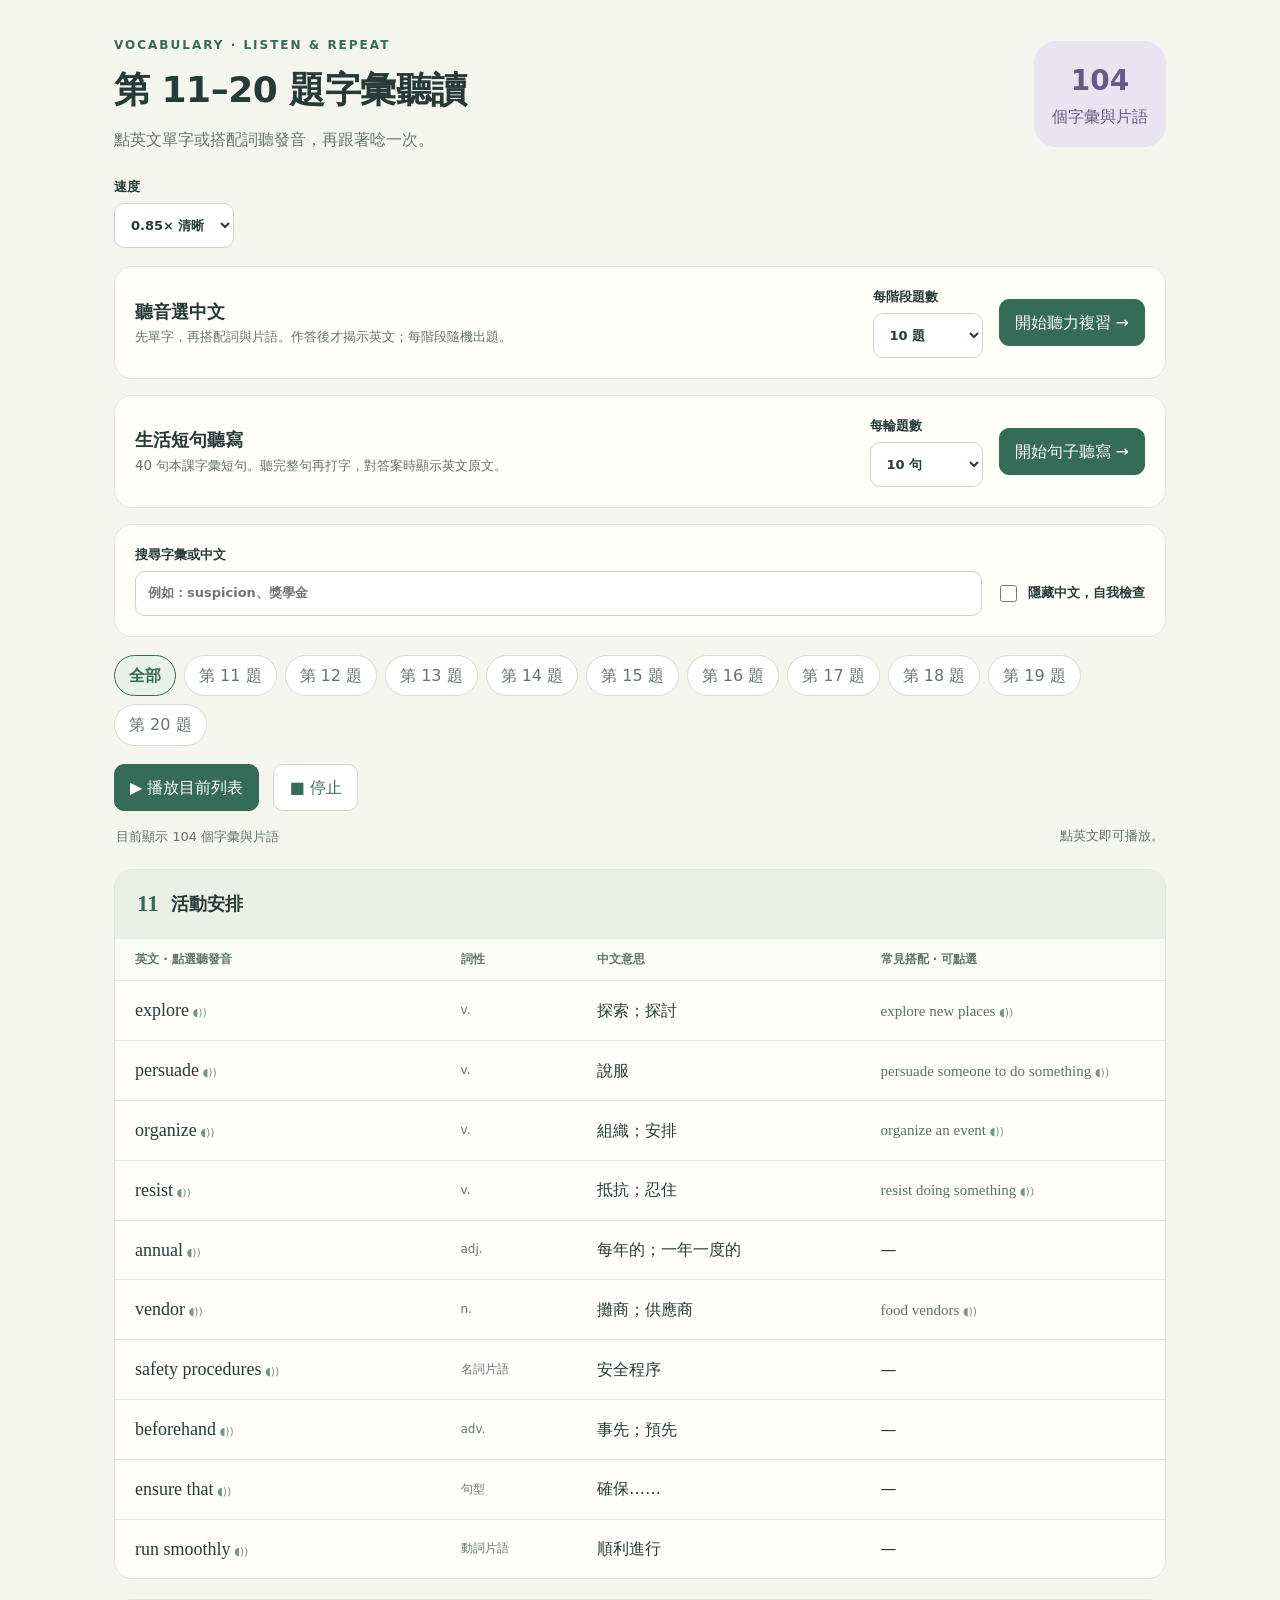
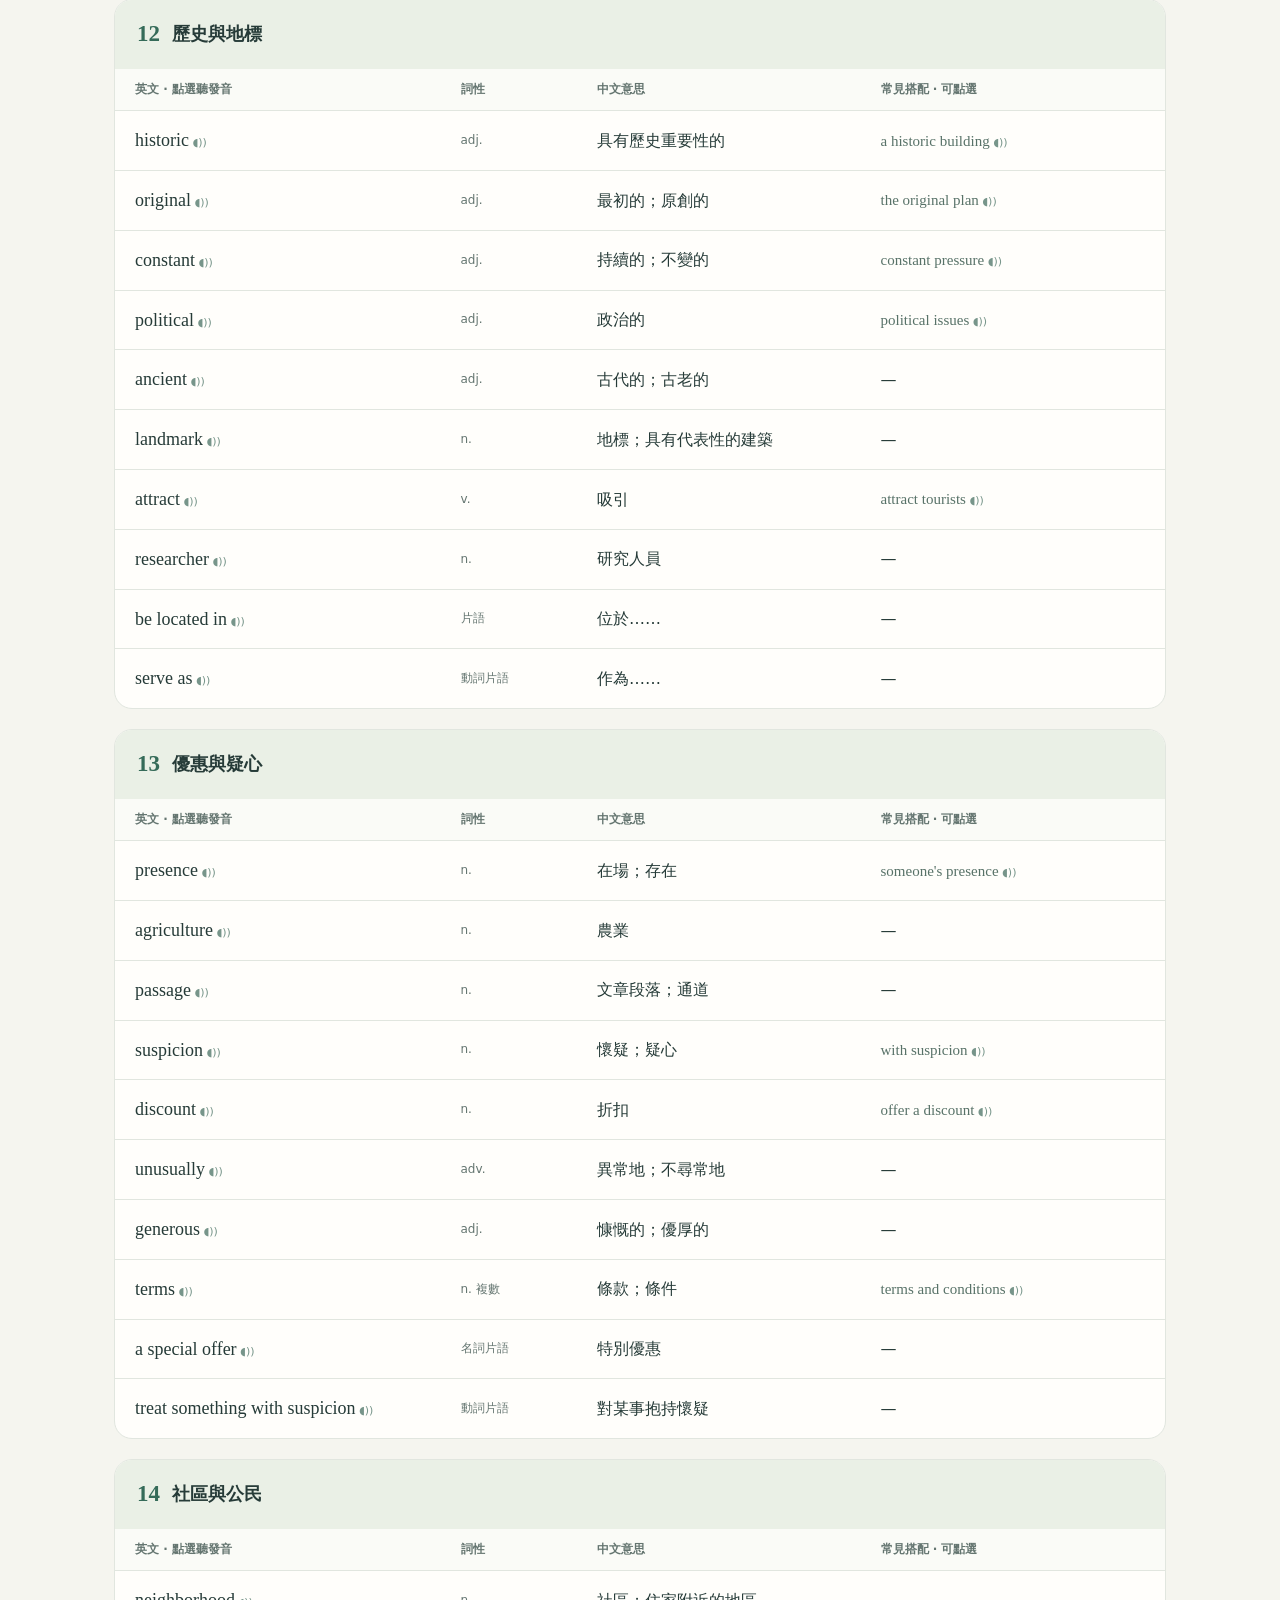
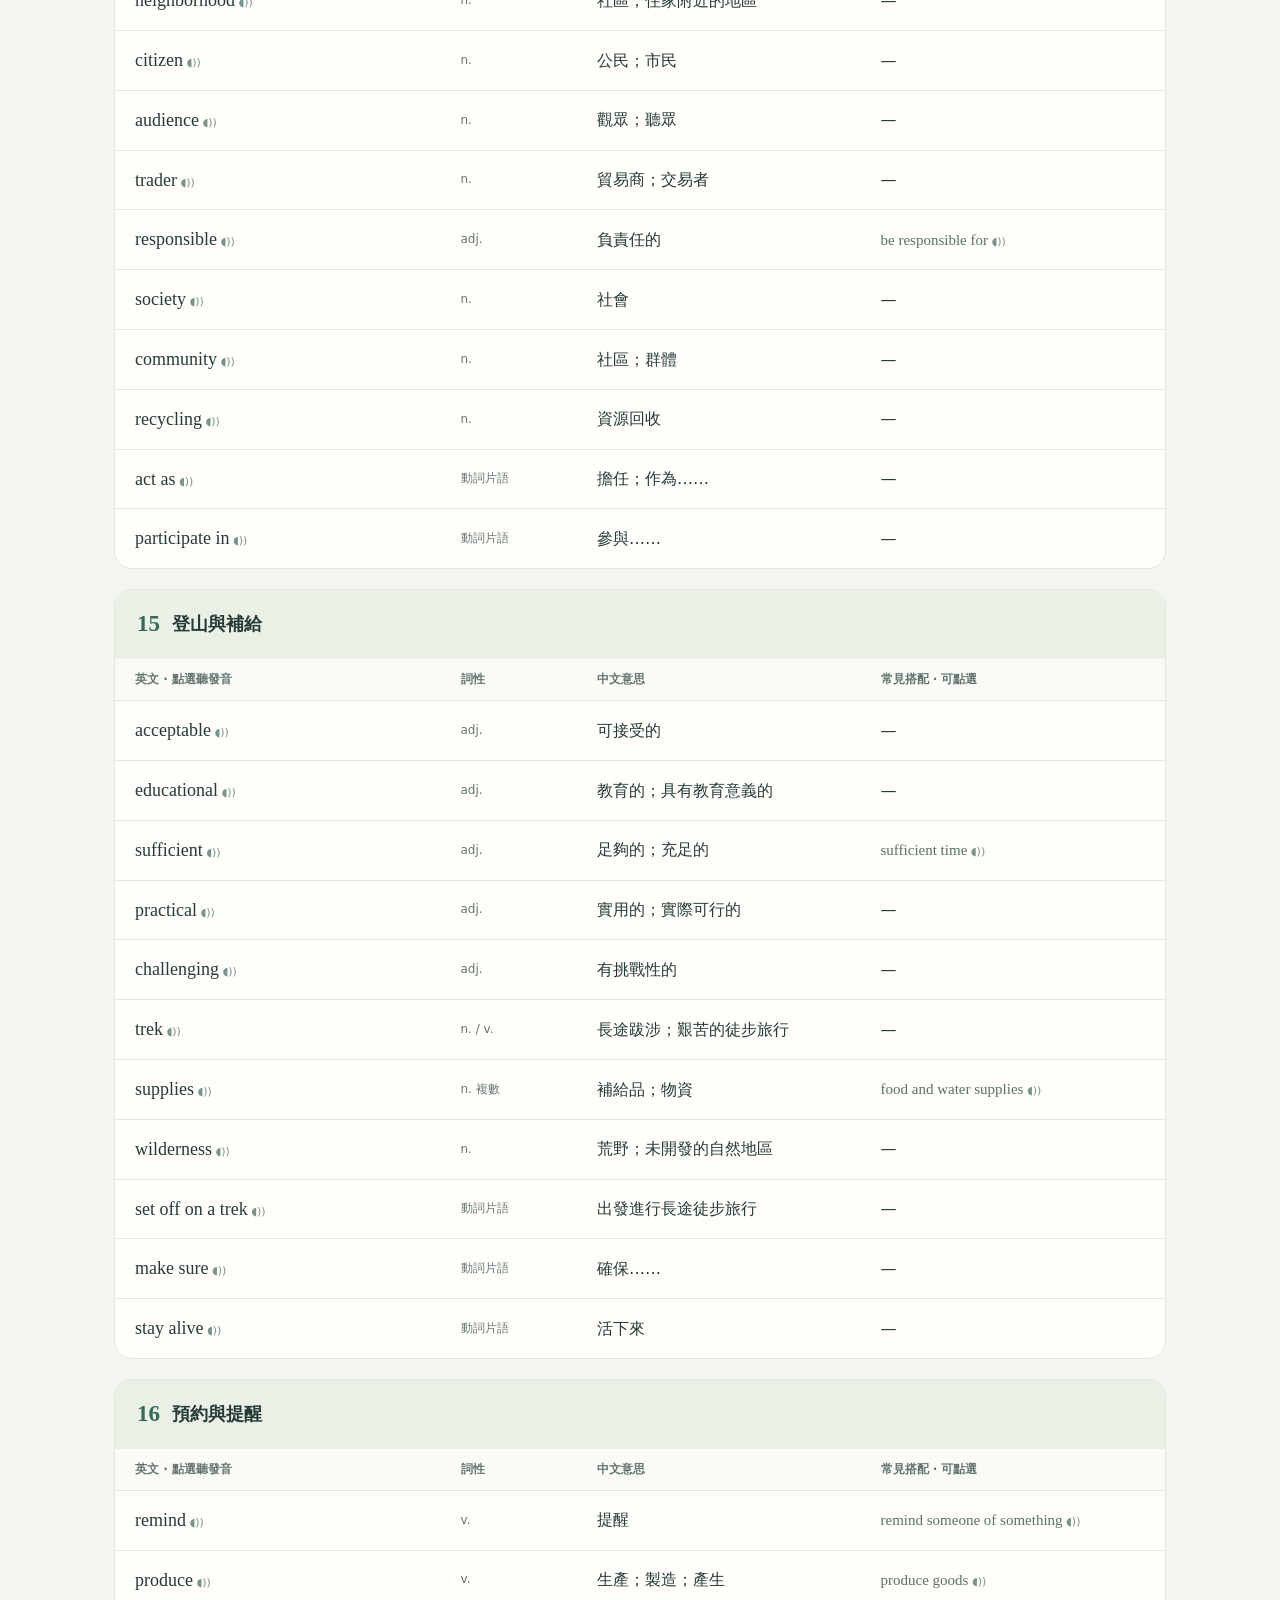
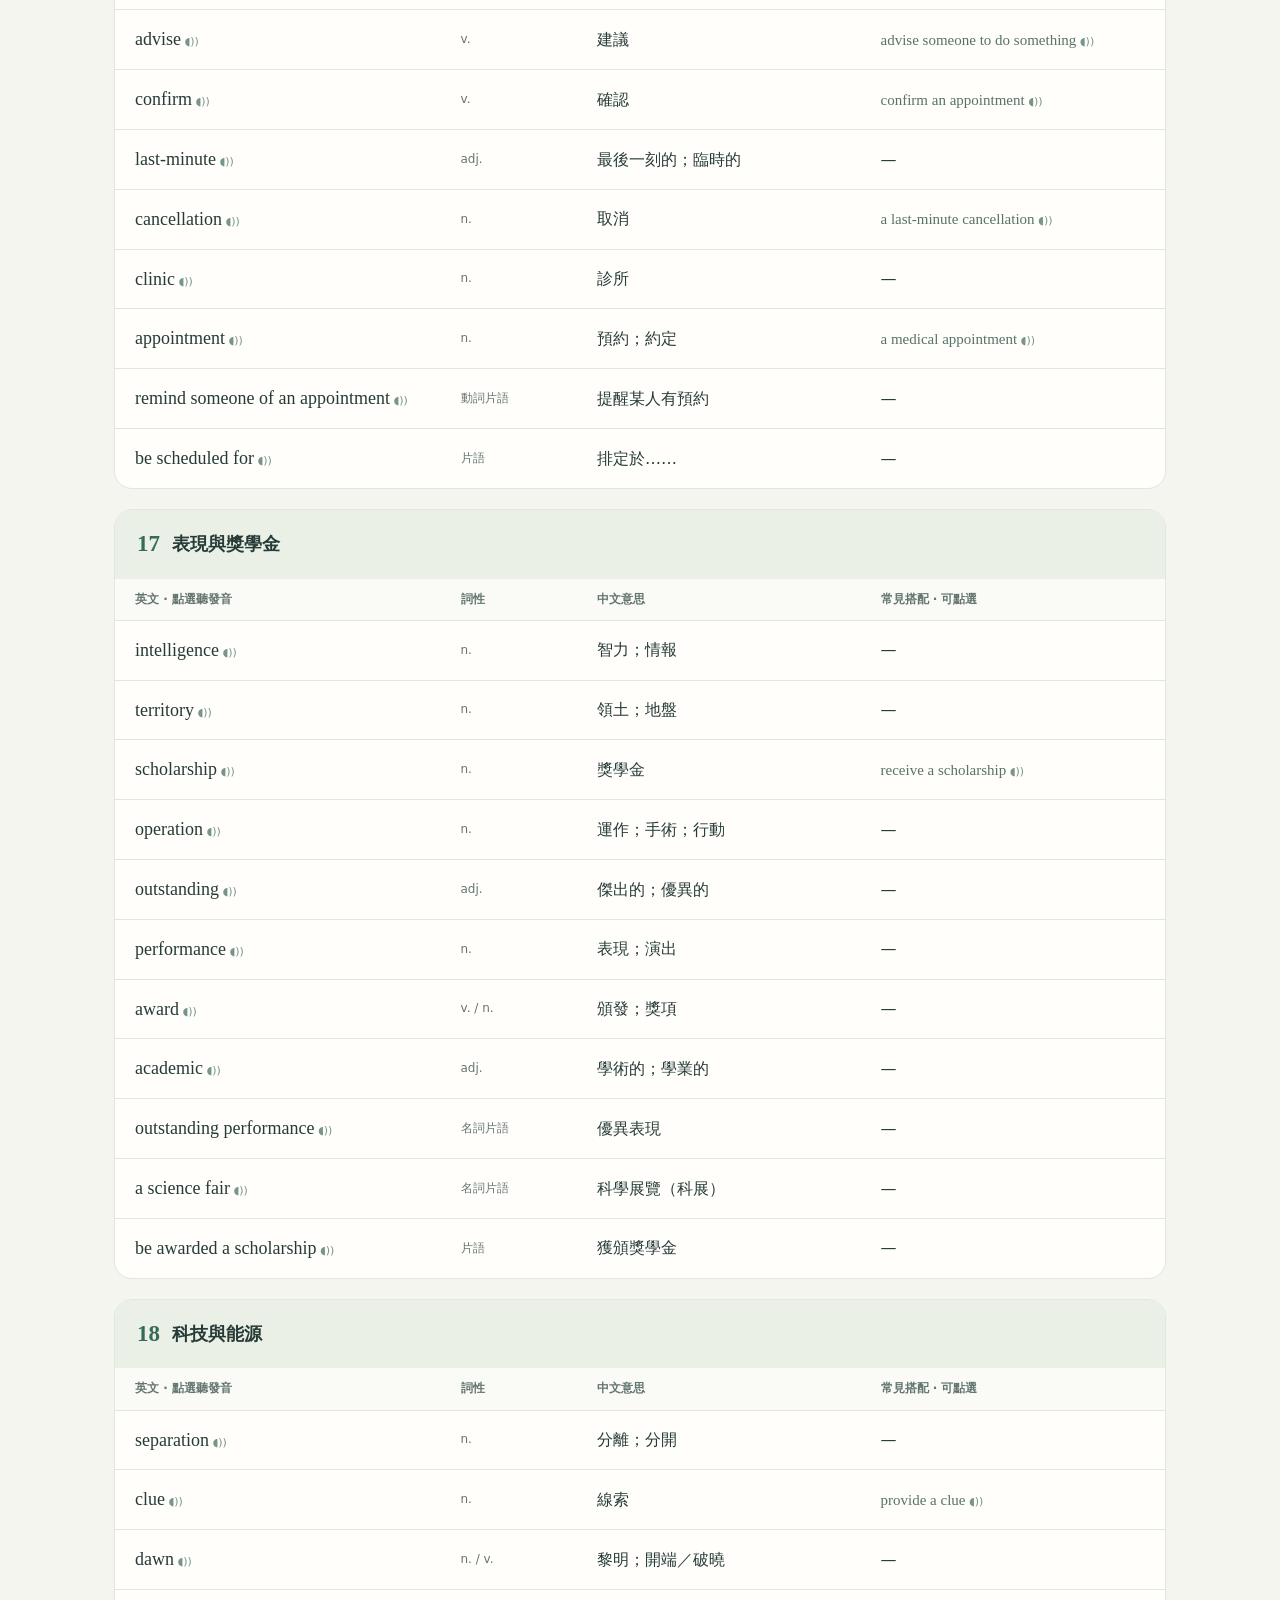
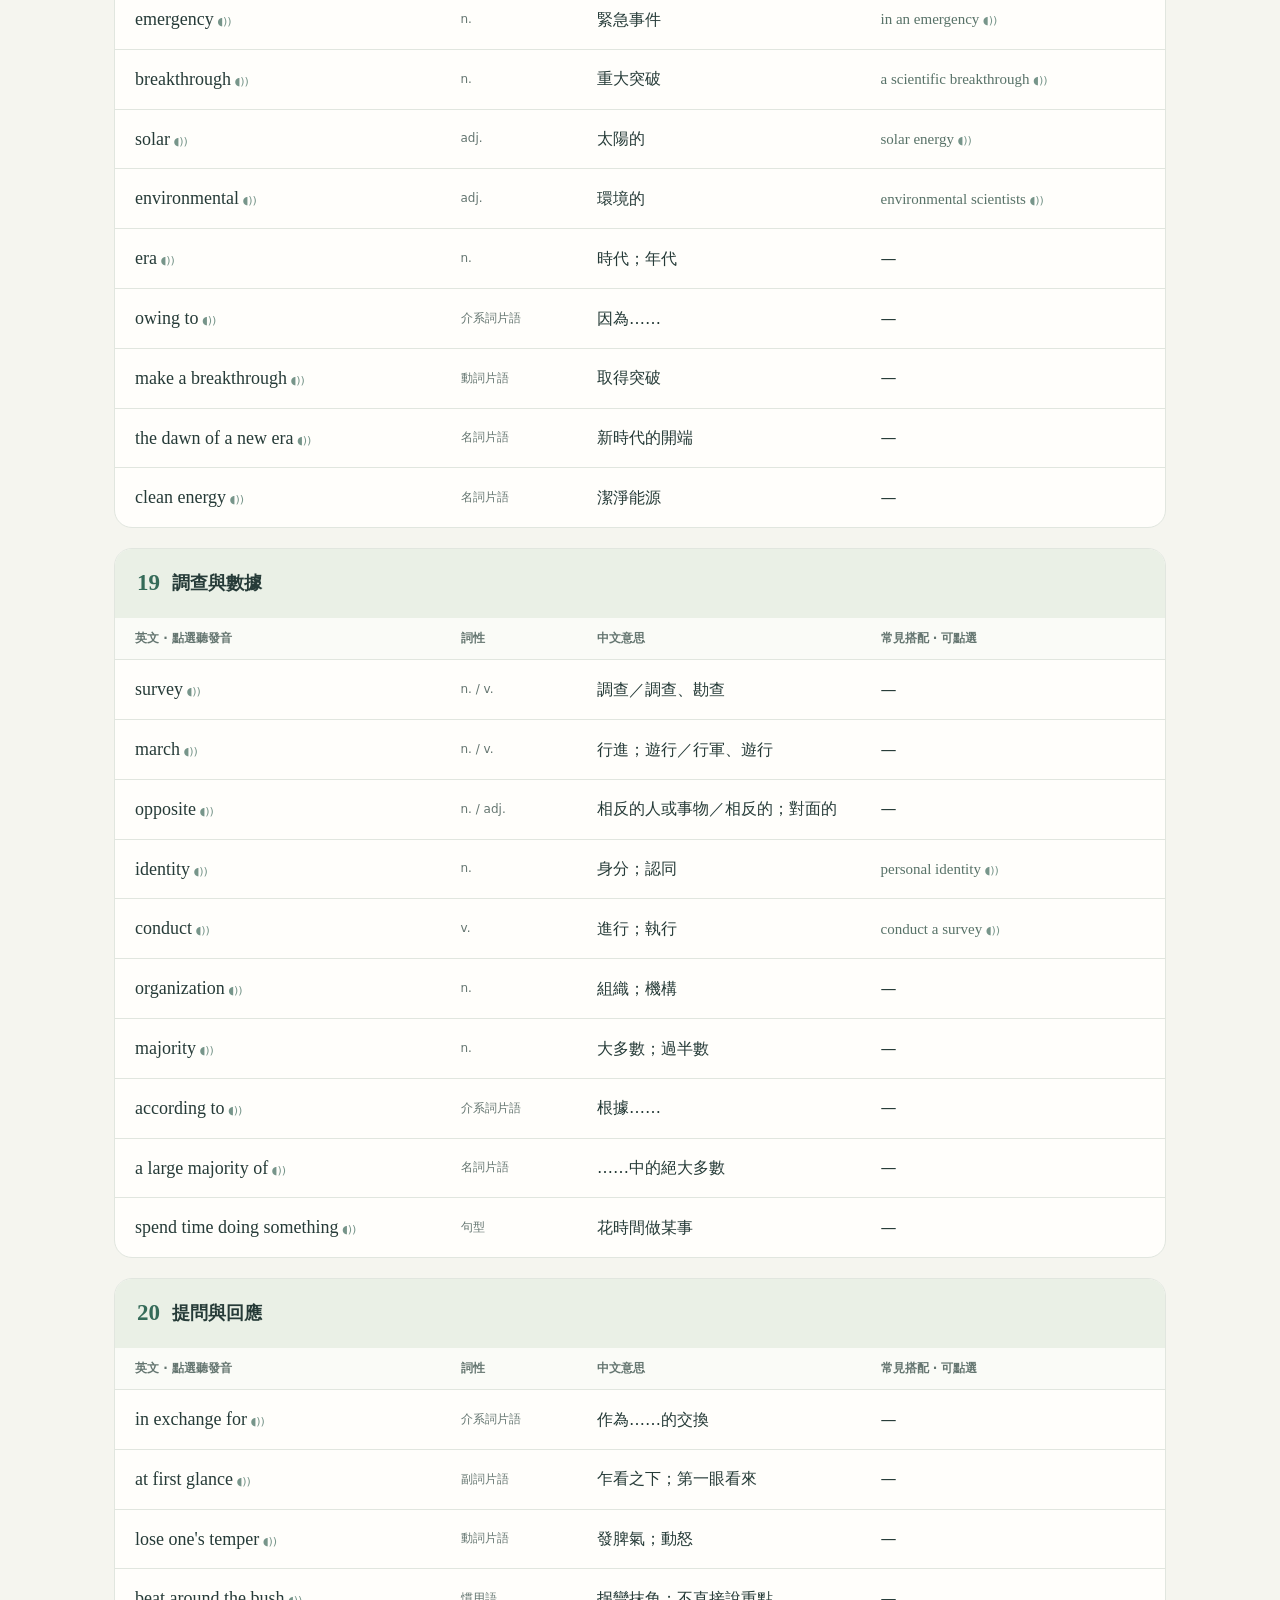
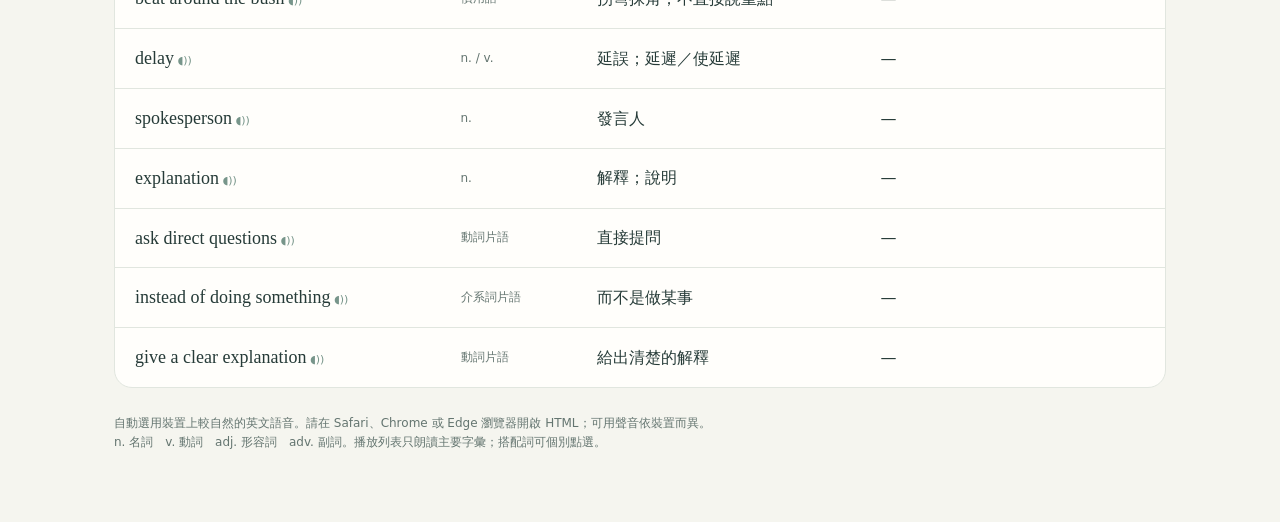
==== commit 7164191b: "Ver03 more accurate" ====
--- a/eric/ExamVocab-1023.html
+++ b/eric/ExamVocab-1023.html
@@ -14,21 +14,21 @@
 <nav aria-label="依題號篩選" id="filters"></nav><div class="settings"><button class="control primary" id="play">▶ 播放目前列表</button><button class="control" id="stop">■ 停止</button></div>
 <div class="meta"><span id="count"></span><span id="status" role="status" aria-live="polite">準備好了。點英文即可播放。</span></div><div id="content"></div>
 </div>
-<div id="review" class="panel" hidden><div class="quiz-top"><span id="quiz-progress" class="quiz-muted"></span><button type="button" id="leave-quiz" class="control">返回字彙表</button></div><div id="quiz-question"><h2>聽英文，選出正確的中文意思</h2><p class="quiz-muted">先播放題目。可重聽，作答前不顯示英文。</p><button type="button" id="listen-question" class="control primary">▶ 播放題目</button><div id="quiz-status" role="status" aria-live="polite"></div><div id="answers" aria-label="三個中文選項"></div><p id="quiz-score" class="quiz-muted"></p><div id="feedback" aria-live="polite" hidden></div><button type="button" id="next-question" class="control primary" hidden>下一題 →</button></div><div id="quiz-end" hidden><h2 id="result-title"></h2><p id="result-score"></p><div class="settings"><button type="button" id="continue-stage" class="control primary">進入搭配詞與片語 →</button><button type="button" id="retry-wrong" class="control primary" hidden>重練答錯的題目</button><button type="button" id="restart-quiz" class="control" hidden>重新開始兩階段</button></div><div id="mistakes"></div></div></div>
-<div id="dictation" class="panel" hidden><div class="quiz-top"><span id="dict-progress" class="quiz-muted"></span><button type="button" id="leave-dict" class="control">返回字彙表</button></div><div id="dict-question"><h2>聽句子，寫出完整英文</h2><p class="quiz-muted">可重播。檢查拼字、大小寫及句末標點；逗號可忽略。</p><button type="button" id="dict-listen" class="control primary">▶ 播放句子</button><p id="dict-status" role="status" aria-live="polite"></p><label for="dict-answer">你聽到的句子<textarea id="dict-answer" rows="3" spellcheck="false" autocomplete="off" autocorrect="off" autocapitalize="off" placeholder="在這裡輸入完整英文句子……"></textarea></label><button type="button" id="dict-check" class="control primary" disabled>對答案</button><p id="dict-score" class="quiz-muted"></p><div id="dict-feedback" aria-live="polite" hidden></div><button type="button" id="dict-next" class="control primary" hidden>下一句 →</button></div><div id="dict-end" hidden><h2>句子聽寫完成</h2><p id="dict-result"></p><div class="settings"><button type="button" id="dict-retry" class="control primary">重練需要修正的句子</button><button type="button" id="dict-restart" class="control">重新開始</button></div><div id="dict-errors"></div></div></div><footer>自動選用裝置上較自然的英文語音。請在 Safari、Chrome 或 Edge 瀏覽器開啟 HTML；可用聲音依裝置而異。<br>n. 名詞　v. 動詞　adj. 形容詞　adv. 副詞。播放列表只朗讀主要字彙；搭配詞可個別點選。</footer>
+<div id="review" class="panel" hidden><div class="quiz-top"><span id="quiz-progress" class="quiz-muted"></span><button type="button" id="leave-quiz" class="control">返回字彙表</button></div><div id="quiz-question"><h2>聽英文，選出正確的中文意思</h2><p class="quiz-muted">先播放題目。可重聽，作答前不顯示英文。少數動詞會加唸不定詞標記，請選出主要單字的意思。</p><button type="button" id="listen-question" class="control primary">▶ 播放題目</button><div id="quiz-status" role="status" aria-live="polite"></div><div id="answers" aria-label="三個中文選項"></div><p id="quiz-score" class="quiz-muted"></p><div id="feedback" aria-live="polite" hidden></div><button type="button" id="next-question" class="control primary" hidden>下一題 →</button></div><div id="quiz-end" hidden><h2 id="result-title"></h2><p id="result-score"></p><div class="settings"><button type="button" id="continue-stage" class="control primary">進入搭配詞與片語 →</button><button type="button" id="retry-wrong" class="control primary" hidden>重練答錯的題目</button><button type="button" id="restart-quiz" class="control" hidden>重新開始兩階段</button></div><div id="mistakes"></div></div></div>
+<div id="dictation" class="panel" hidden><div class="quiz-top"><span id="dict-progress" class="quiz-muted"></span><button type="button" id="leave-dict" class="control">返回字彙表</button></div><div id="dict-question"><h2>聽句子，寫出完整英文</h2><p class="quiz-muted">可重播。檢查拼字、大小寫及句末標點；逗號可忽略，英美拼字與數字寫法皆可。</p><button type="button" id="dict-listen" class="control primary">▶ 播放句子</button><p id="dict-status" role="status" aria-live="polite"></p><label for="dict-answer">你聽到的句子<textarea id="dict-answer" rows="3" spellcheck="false" autocomplete="off" autocorrect="off" autocapitalize="off" placeholder="在這裡輸入完整英文句子……"></textarea></label><button type="button" id="dict-check" class="control primary" disabled>對答案</button><p id="dict-score" class="quiz-muted"></p><div id="dict-feedback" aria-live="polite" hidden></div><button type="button" id="dict-next" class="control primary" hidden>下一句 →</button></div><div id="dict-end" hidden><h2>句子聽寫完成</h2><p id="dict-result"></p><div class="settings"><button type="button" id="dict-retry" class="control primary">重練需要修正的句子</button><button type="button" id="dict-restart" class="control">重新開始</button></div><div id="dict-errors"></div></div></div><footer>自動選用裝置上較自然的英文語音。請在 Safari、Chrome 或 Edge 瀏覽器開啟 HTML；可用聲音依裝置而異。<br>n. 名詞　v. 動詞　adj. 形容詞　adv. 副詞。播放列表只朗讀主要字彙；搭配詞可個別點選。</footer>
 </main><script>
-const DATA=[{"q": 11, "topic": "活動安排", "items": [["explore", "v.", "探索；探討", "explore new places"], ["persuade", "v.", "說服", "persuade someone to do something"], ["organize", "v.", "組織；安排", "organize an event"], ["resist", "v.", "抵抗；忍住", "resist doing something"], ["annual", "adj.", "每年的；一年一度的", ""], ["vendor", "n.", "攤商；供應商", "food vendors"], ["safety procedures", "名詞片語", "安全程序", ""], ["beforehand", "adv.", "事先；預先", ""], ["ensure that", "句型", "確保……", ""], ["run smoothly", "動詞片語", "順利進行", ""]]}, {"q": 12, "topic": "歷史與地標", "items": [["historic", "adj.", "具有歷史重要性的", "a historic building"], ["original", "adj.", "最初的；原創的", "the original plan"], ["constant", "adj.", "持續的；不變的", "constant pressure"], ["political", "adj.", "政治的", "political issues"], ["ancient", "adj.", "古代的；古老的", ""], ["landmark", "n.", "地標；具有代表性的建築", ""], ["attract", "v.", "吸引", "attract tourists"], ["researcher", "n.", "研究人員", ""], ["be located in", "片語", "位於……", ""], ["serve as", "動詞片語", "作為……", ""]]}, {"q": 13, "topic": "優惠與疑心", "items": [["presence", "n.", "在場；存在", "someone's presence"], ["agriculture", "n.", "農業", ""], ["passage", "n.", "文章段落；通道", ""], ["suspicion", "n.", "懷疑；疑心", "with suspicion"], ["discount", "n.", "折扣", "offer a discount"], ["unusually", "adv.", "異常地；不尋常地", ""], ["generous", "adj.", "慷慨的；優厚的", ""], ["terms", "n. 複數", "條款；條件", "terms and conditions"], ["a special offer", "名詞片語", "特別優惠", ""], ["treat something with suspicion", "動詞片語", "對某事抱持懷疑", ""]]}, {"q": 14, "topic": "社區與公民", "items": [["neighborhood", "n.", "社區；住家附近的地區", ""], ["citizen", "n.", "公民；市民", ""], ["audience", "n.", "觀眾；聽眾", ""], ["trader", "n.", "貿易商；交易者", ""], ["responsible", "adj.", "負責任的", "be responsible for"], ["society", "n.", "社會", ""], ["community", "n.", "社區；群體", ""], ["recycling", "n.", "資源回收", ""], ["act as", "動詞片語", "擔任；作為……", ""], ["participate in", "動詞片語", "參與……", ""]]}, {"q": 15, "topic": "登山與補給", "items": [["acceptable", "adj.", "可接受的", ""], ["educational", "adj.", "教育的；具有教育意義的", ""], ["sufficient", "adj.", "足夠的；充足的", "sufficient time"], ["practical", "adj.", "實用的；實際可行的", ""], ["challenging", "adj.", "有挑戰性的", ""], ["trek", "n. / v.", "長途跋涉；艱苦的徒步旅行", ""], ["supplies", "n. 複數", "補給品；物資", "food and water supplies"], ["wilderness", "n.", "荒野；未開發的自然地區", ""], ["set off on a trek", "動詞片語", "出發進行長途徒步旅行", ""], ["make sure", "動詞片語", "確保……", ""], ["stay alive", "動詞片語", "活下來", ""]]}, {"q": 16, "topic": "預約與提醒", "items": [["remind", "v.", "提醒", "remind someone of something"], ["produce", "v.", "生產；製造；產生", "produce goods"], ["advise", "v.", "建議", "advise someone to do something"], ["confirm", "v.", "確認", "confirm an appointment"], ["last-minute", "adj.", "最後一刻的；臨時的", ""], ["cancellation", "n.", "取消", "a last-minute cancellation"], ["clinic", "n.", "診所", ""], ["appointment", "n.", "預約；約定", "a medical appointment"], ["remind someone of an appointment", "動詞片語", "提醒某人有預約", ""], ["be scheduled for", "片語", "排定於……", ""]]}, {"q": 17, "topic": "表現與獎學金", "items": [["intelligence", "n.", "智力；情報", ""], ["territory", "n.", "領土；地盤", ""], ["scholarship", "n.", "獎學金", "receive a scholarship"], ["operation", "n.", "運作；手術；行動", ""], ["outstanding", "adj.", "傑出的；優異的", ""], ["performance", "n.", "表現；演出", ""], ["award", "v. / n.", "頒發；獎項", ""], ["academic", "adj.", "學術的；學業的", ""], ["outstanding performance", "名詞片語", "優異表現", ""], ["a science fair", "名詞片語", "科學展覽", ""], ["be awarded a scholarship", "片語", "獲頒獎學金", ""]]}, {"q": 18, "topic": "科技與能源", "items": [["separation", "n.", "分離；分開", ""], ["clue", "n.", "線索", "provide a clue"], ["dawn", "n. / v.", "黎明；開端／破曉", ""], ["emergency", "n.", "緊急事件", "in an emergency"], ["breakthrough", "n.", "重大突破", "a scientific breakthrough"], ["solar", "adj.", "太陽的", "solar energy"], ["environmental", "adj.", "環境的", "environmental scientists"], ["era", "n.", "時代；年代", ""], ["owing to", "介系詞片語", "因為……", ""], ["make a breakthrough", "動詞片語", "取得突破", ""], ["the dawn of a new era", "名詞片語", "新時代的開端", ""], ["clean energy", "名詞片語", "潔淨能源", ""]]}, {"q": 19, "topic": "調查與數據", "items": [["survey", "n. / v.", "調查／調查、勘查", ""], ["march", "n. / v.", "行進；遊行／行軍、遊行", ""], ["opposite", "n. / adj.", "相反的人或事物／相反的；對面的", ""], ["identity", "n.", "身分；認同", "personal identity"], ["conduct", "v.", "進行；執行", "conduct a survey"], ["organization", "n.", "組織；機構", ""], ["majority", "n.", "大多數；過半數", ""], ["according to", "介系詞片語", "根據……", ""], ["a large majority of", "名詞片語", "……中的絕大多數", ""], ["spend time doing something", "句型", "花時間做某事", ""]]}, {"q": 20, "topic": "提問與回應", "items": [["in exchange for", "介系詞片語", "作為……的交換", ""], ["at first glance", "副詞片語", "乍看之下；第一眼看來", ""], ["lose one's temper", "動詞片語", "發脾氣；失去耐性", ""], ["beat around the bush", "慣用語", "拐彎抹角；不直接說重點", ""], ["delay", "n. / v.", "延誤；延遲／使延遲", ""], ["spokesperson", "n.", "發言人", ""], ["explanation", "n.", "解釋；說明", ""], ["ask direct questions", "動詞片語", "直接提問", ""], ["instead of doing something", "介系詞片語", "而不是做某事", ""], ["give a clear explanation", "動詞片語", "給出清楚的解釋", ""]]}];
+const DATA=[{"q": 11, "topic": "活動安排", "items": [["explore", "v.", "探索；探討", "explore new places"], ["persuade", "v.", "說服", "persuade someone to do something"], ["organize", "v.", "組織；安排", "organize an event"], ["resist", "v.", "抵抗；忍住", "resist doing something"], ["annual", "adj.", "每年的；一年一度的", ""], ["vendor", "n.", "攤商；供應商", "food vendors"], ["safety procedures", "名詞片語", "安全程序", ""], ["beforehand", "adv.", "事先；預先", ""], ["ensure that", "句型", "確保……", ""], ["run smoothly", "動詞片語", "順利進行", ""]]}, {"q": 12, "topic": "歷史與地標", "items": [["historic", "adj.", "具有歷史重要性的", "a historic building"], ["original", "adj.", "最初的；原創的", "the original plan"], ["constant", "adj.", "持續的；不變的", "constant pressure"], ["political", "adj.", "政治的", "political issues"], ["ancient", "adj.", "古代的；古老的", ""], ["landmark", "n.", "地標；具有代表性的建築", ""], ["attract", "v.", "吸引", "attract tourists"], ["researcher", "n.", "研究人員", ""], ["be located in", "片語", "位於……", ""], ["serve as", "動詞片語", "作為……", ""]]}, {"q": 13, "topic": "優惠與疑心", "items": [["presence", "n.", "在場；存在", "someone's presence"], ["agriculture", "n.", "農業", ""], ["passage", "n.", "文章段落；通道", ""], ["suspicion", "n.", "懷疑；疑心", "with suspicion"], ["discount", "n.", "折扣", "offer a discount"], ["unusually", "adv.", "異常地；不尋常地", ""], ["generous", "adj.", "慷慨的；優厚的", ""], ["terms", "n. 複數", "條款；條件", "terms and conditions"], ["a special offer", "名詞片語", "特別優惠", ""], ["treat something with suspicion", "動詞片語", "對某事抱持懷疑", ""]]}, {"q": 14, "topic": "社區與公民", "items": [["neighborhood", "n.", "社區；住家附近的地區", ""], ["citizen", "n.", "公民；市民", ""], ["audience", "n.", "觀眾；聽眾", ""], ["trader", "n.", "貿易商；交易者", ""], ["responsible", "adj.", "負責任的", "be responsible for"], ["society", "n.", "社會", ""], ["community", "n.", "社區；群體", ""], ["recycling", "n.", "資源回收", ""], ["act as", "動詞片語", "擔任；作為……", ""], ["participate in", "動詞片語", "參與……", ""]]}, {"q": 15, "topic": "登山與補給", "items": [["acceptable", "adj.", "可接受的", ""], ["educational", "adj.", "教育的；具有教育意義的", ""], ["sufficient", "adj.", "足夠的；充足的", "sufficient time"], ["practical", "adj.", "實用的；實際可行的", ""], ["challenging", "adj.", "有挑戰性的", ""], ["trek", "n. / v.", "長途跋涉；艱苦的徒步旅行", ""], ["supplies", "n. 複數", "補給品；物資", "food and water supplies"], ["wilderness", "n.", "荒野；未開發的自然地區", ""], ["set off on a trek", "動詞片語", "出發進行長途徒步旅行", ""], ["make sure", "動詞片語", "確保……", ""], ["stay alive", "動詞片語", "活下來", ""]]}, {"q": 16, "topic": "預約與提醒", "items": [["remind", "v.", "提醒", "remind someone of something"], ["produce", "v.", "生產；製造；產生", "produce goods"], ["advise", "v.", "建議", "advise someone to do something"], ["confirm", "v.", "確認", "confirm an appointment"], ["last-minute", "adj.", "最後一刻的；臨時的", ""], ["cancellation", "n.", "取消", "a last-minute cancellation"], ["clinic", "n.", "診所", ""], ["appointment", "n.", "預約；約定", "a medical appointment"], ["remind someone of an appointment", "動詞片語", "提醒某人有預約", ""], ["be scheduled for", "片語", "排定於……", ""]]}, {"q": 17, "topic": "表現與獎學金", "items": [["intelligence", "n.", "智力；情報", ""], ["territory", "n.", "領土；地盤", ""], ["scholarship", "n.", "獎學金", "receive a scholarship"], ["operation", "n.", "運作；手術；行動", ""], ["outstanding", "adj.", "傑出的；優異的", ""], ["performance", "n.", "表現；演出", ""], ["award", "v. / n.", "頒發；獎項", ""], ["academic", "adj.", "學術的；學業的", ""], ["outstanding performance", "名詞片語", "優異表現", ""], ["a science fair", "名詞片語", "科學展覽（科展）", ""], ["be awarded a scholarship", "片語", "獲頒獎學金", ""]]}, {"q": 18, "topic": "科技與能源", "items": [["separation", "n.", "分離；分開", ""], ["clue", "n.", "線索", "provide a clue"], ["dawn", "n. / v.", "黎明；開端／破曉", ""], ["emergency", "n.", "緊急事件", "in an emergency"], ["breakthrough", "n.", "重大突破", "a scientific breakthrough"], ["solar", "adj.", "太陽的", "solar energy"], ["environmental", "adj.", "環境的", "environmental scientists"], ["era", "n.", "時代；年代", ""], ["owing to", "介系詞片語", "因為……", ""], ["make a breakthrough", "動詞片語", "取得突破", ""], ["the dawn of a new era", "名詞片語", "新時代的開端", ""], ["clean energy", "名詞片語", "潔淨能源", ""]]}, {"q": 19, "topic": "調查與數據", "items": [["survey", "n. / v.", "調查／調查、勘查", ""], ["march", "n. / v.", "行進；遊行／行軍、遊行", ""], ["opposite", "n. / adj.", "相反的人或事物／相反的；對面的", ""], ["identity", "n.", "身分；認同", "personal identity"], ["conduct", "v.", "進行；執行", "conduct a survey"], ["organization", "n.", "組織；機構", ""], ["majority", "n.", "大多數；過半數", ""], ["according to", "介系詞片語", "根據……", ""], ["a large majority of", "名詞片語", "……中的絕大多數", ""], ["spend time doing something", "句型", "花時間做某事", ""]]}, {"q": 20, "topic": "提問與回應", "items": [["in exchange for", "介系詞片語", "作為……的交換", ""], ["at first glance", "副詞片語", "乍看之下；第一眼看來", ""], ["lose one's temper", "動詞片語", "發脾氣；動怒", ""], ["beat around the bush", "慣用語", "拐彎抹角；不直接說重點", ""], ["delay", "n. / v.", "延誤；延遲／使延遲", ""], ["spokesperson", "n.", "發言人", ""], ["explanation", "n.", "解釋；說明", ""], ["ask direct questions", "動詞片語", "直接提問", ""], ["instead of doing something", "介系詞片語", "而不是做某事", ""], ["give a clear explanation", "動詞片語", "給出清楚的解釋", ""]]}];
 const $=id=>document.getElementById(id);const synth=window.speechSynthesis;let question='all',selectedVoice=null,version=0,current=null,active=null;let displayed=[];
 function status(text,error=false){$('status').textContent=text;$('status').classList.toggle('error',error)}
 function clearActive(){if(active){active.classList.remove('active');active.closest('tr')?.classList.remove('playing');active=null}}
 function stop(){version++;if(synth)synth.cancel();current=null;clearActive();$('play').textContent='▶ 播放目前列表'}
 function loadVoices(){if(!synth)return;const english=synth.getVoices().filter(v=>/^en(?:[-_]|$)/i.test(v.lang));function score(v){let n=0;if(/natural|neural|premium|enhanced|online/i.test(v.name))n+=100;if(/^en[-_]GB$/i.test(v.lang))n+=20;if(/Daniel|Samantha|Serena|Sonia|Ryan|Oliver|Google.*English/i.test(v.name))n+=10;if(v.default)n+=2;return n}selectedVoice=english.map((voice,index)=>({voice,index,score:score(voice)})).sort((a,b)=>b.score-a.score||a.index-b.index)[0]?.voice||null}
-function speak(text,button,token,done,conceal=false){if(!synth||!window.SpeechSynthesisUtterance){status('此瀏覽器不支援語音。請改用 Safari、Chrome 或 Edge。',true);done?.(false);return}clearActive();active=button;if(active){active.classList.add('active');active.closest('tr')?.classList.add('playing')}const u=new SpeechSynthesisUtterance(text);current=u;if(!selectedVoice)loadVoices();const voice=selectedVoice;if(voice){u.voice=voice;u.lang=voice.lang}else u.lang='en-GB';u.rate=Number($('rate').value);status(conceal?'正在播放聽力題目。':`正在播放：${text}`);u.onend=()=>{if(token!==version)return;current=null;clearActive();done?.(true)};u.onerror=e=>{if(token!==version)return;clearActive();current=null;status('語音未能播放，請檢查裝置音量，或重新開啟瀏覽器後再試。',true);$('play').textContent='▶ 播放目前列表';done?.(false)};synth.resume();synth.speak(u)}
+function speak(text,button,token,done,conceal=false){if(!synth||!window.SpeechSynthesisUtterance){status('此瀏覽器不支援語音。請改用 Safari、Chrome 或 Edge。',true);done?.(false);return}clearActive();active=button;if(active){active.classList.add('active');active.closest('tr')?.classList.add('playing')}const spokenText=/^(produce|conduct)$/.test(text)?`to ${text}`:text;const u=new SpeechSynthesisUtterance(spokenText);current=u;if(!selectedVoice)loadVoices();const voice=selectedVoice;if(voice){u.voice=voice;u.lang=voice.lang}else u.lang='en-GB';u.rate=Number($('rate').value);status(conceal?'正在播放聽力題目。':`正在播放：${text}`);u.onend=()=>{if(token!==version)return;current=null;clearActive();done?.(true)};u.onerror=e=>{if(token!==version)return;clearActive();current=null;status('語音未能播放，請檢查裝置音量，或重新開啟瀏覽器後再試。',true);$('play').textContent='▶ 播放目前列表';done?.(false)};synth.resume();synth.speak(u)}
 function soundButton(text,id){const b=document.createElement('button');b.type='button';b.className='speak';b.textContent=text;b.id=id;b.setAttribute('aria-label',`播放英文：${text}`);b.addEventListener('click',()=>{stop();const token=version;speak(text,b,token,ok=>{if(ok)status(`已播放：${text}`)})});return b}
 function render(){stop();const keyword=$('search').value.trim().toLocaleLowerCase();$('content').replaceChildren();displayed=[];let total=0;DATA.forEach(group=>{if(question!=='all'&&question!==String(group.q))return;const filtered=group.items.map((item,index)=>({item,index})).filter(({item})=>item.join(' ').toLocaleLowerCase().includes(keyword));if(!filtered.length)return;const section=document.createElement('section'),heading=document.createElement('h2'),num=document.createElement('span');num.className='qnum';num.textContent=String(group.q);heading.append(num,document.createTextNode(group.topic));section.append(heading);const table=document.createElement('table');table.innerHTML='<thead><tr><th>英文 · 點選聽發音</th><th>詞性</th><th>中文意思</th><th>常見搭配 · 可點選</th></tr></thead>';const tbody=document.createElement('tbody');filtered.forEach(({item,index})=>{const [word,pos,meaning,usage]=item,tr=document.createElement('tr');const a=document.createElement('td');const b=soundButton(word,`w${group.q}-${index}`);a.append(b);const p=document.createElement('td');p.className='pos';p.textContent=pos;const c=document.createElement('td');c.className='meaning';c.textContent=meaning;const d=document.createElement('td');d.className='usage';if(usage)d.append(soundButton(usage,`u${group.q}-${index}`));else d.textContent='—';tr.append(a,p,c,d);tbody.append(tr);displayed.push({word,button:b});total++});table.append(tbody);section.append(table);$('content').append(section)});$('count').textContent=`目前顯示 ${total} 個字彙與片語`;$('play').disabled=!total;if(!total)$('content').innerHTML='<div class="empty">沒有符合的字彙，請試試其他關鍵字。</div>';status('點英文即可播放。')}
 [{q:'all',label:'全部'},...DATA.map(g=>({q:String(g.q),label:`第 ${g.q} 題`}))].forEach(x=>{const b=document.createElement('button');b.type='button';b.className='chip';b.textContent=x.label;b.setAttribute('aria-pressed',String(x.q==='all'));b.addEventListener('click',()=>{question=x.q;document.querySelectorAll('.chip').forEach(el=>el.setAttribute('aria-pressed',String(el===b)));render()});$('filters').append(b)});
 $('total').textContent=DATA.reduce((n,g)=>n+g.items.length,0);$('search').addEventListener('input',render);$('hide').addEventListener('change',()=>document.body.classList.toggle('hide-cn',$('hide').checked));$('stop').addEventListener('click',()=>{stop();status('已停止播放。')});$('rate').addEventListener('change',()=>{stop();status('已調整速度，點英文即可播放。')});$('play').addEventListener('click',()=>{stop();if(!displayed.length)return;const token=version,queue=[...displayed];let index=0;$('play').textContent='♫ 正在播放列表';function next(){if(token!==version)return;if(index>=queue.length){clearActive();$('play').textContent='▶ 播放目前列表';status('列表播放完成。');return}const item=queue[index++];speak(item.word,item.button,token,ok=>{if(ok)setTimeout(next,300)})}next()});window.addEventListener('pagehide',stop);render();loadVoices();if(synth)synth.addEventListener('voiceschanged',loadVoices);else status('此瀏覽器不支援語音。請改用 Safari、Chrome 或 Edge。',true);
-const QUIZ=[[{"english": "explore", "meaning": "探索；探討", "wrong": ["避免；避開", "破壞；毀壞"]}, {"english": "persuade", "meaning": "說服", "wrong": ["提醒", "命令"]}, {"english": "organize", "meaning": "組織；安排", "wrong": ["取消；撤銷", "參加；出席"]}, {"english": "resist", "meaning": "抵抗；忍住", "wrong": ["接受；順從", "堅持；持續"]}, {"english": "annual", "meaning": "每年的；一年一度的", "wrong": ["每月的", "偶爾的"]}, {"english": "vendor", "meaning": "攤商；供應商", "wrong": ["顧客；買家", "觀眾；聽眾"]}, {"english": "beforehand", "meaning": "事先；預先", "wrong": ["事後；後來", "同時"]}, {"english": "historic", "meaning": "具有歷史重要性的", "wrong": ["史前的", "虛構的"]}, {"english": "original", "meaning": "最初的；原創的", "wrong": ["修改後的", "複製的"]}, {"english": "constant", "meaning": "持續的；不變的", "wrong": ["短暫的", "偶爾的"]}, {"english": "political", "meaning": "政治的", "wrong": ["經濟的", "宗教的"]}, {"english": "ancient", "meaning": "古代的；古老的", "wrong": ["現代的", "未來的"]}, {"english": "landmark", "meaning": "地標；具有代表性的建築", "wrong": ["邊界；國界", "建築材料"]}, {"english": "attract", "meaning": "吸引", "wrong": ["驅趕；趕走", "保護；維護"]}, {"english": "researcher", "meaning": "研究人員", "wrong": ["受訪者", "導遊"]}, {"english": "presence", "meaning": "在場；存在", "wrong": ["缺席；不在場", "外表；樣貌"]}, {"english": "agriculture", "meaning": "農業", "wrong": ["工業", "商業"]}, {"english": "passage", "meaning": "文章段落；通道", "wrong": ["旅程；行程", "帳號；密碼"]}, {"english": "suspicion", "meaning": "懷疑；疑心", "wrong": ["信任；信心", "好奇；興趣"]}, {"english": "discount", "meaning": "折扣", "wrong": ["漲價", "退款"]}, {"english": "unusually", "meaning": "異常地；不尋常地", "wrong": ["通常地", "故意地"]}, {"english": "generous", "meaning": "慷慨的；優厚的", "wrong": ["吝嗇的；小氣的", "苛刻的；嚴格的"]}, {"english": "terms", "meaning": "條款；條件", "wrong": ["期限；截止日期", "收據；發票"]}, {"english": "neighborhood", "meaning": "社區；住家附近的地區", "wrong": ["國籍；公民資格", "市中心"]}, {"english": "citizen", "meaning": "公民；市民", "wrong": ["旅客；遊客", "觀眾；聽眾"]}, {"english": "audience", "meaning": "觀眾；聽眾", "wrong": ["演出者；表演者", "主辦人"]}, {"english": "trader", "meaning": "貿易商；交易者", "wrong": ["顧客；買家", "農夫"]}, {"english": "responsible", "meaning": "負責任的", "wrong": ["粗心的", "有創意的"]}, {"english": "society", "meaning": "社會", "wrong": ["政府", "公司"]}, {"english": "community", "meaning": "社區；群體", "wrong": ["個人；個體", "國籍；公民資格"]}, {"english": "recycling", "meaning": "資源回收", "wrong": ["垃圾掩埋", "商品製造"]}, {"english": "acceptable", "meaning": "可接受的", "wrong": ["可避免的", "可預測的"]}, {"english": "educational", "meaning": "教育的；具有教育意義的", "wrong": ["娛樂性的", "商業性的"]}, {"english": "sufficient", "meaning": "足夠的；充足的", "wrong": ["必要的", "多餘的"]}, {"english": "practical", "meaning": "實用的；實際可行的", "wrong": ["理論上的", "不切實際的"]}, {"english": "challenging", "meaning": "有挑戰性的", "wrong": ["輕而易舉的", "令人放鬆的"]}, {"english": "trek", "meaning": "長途跋涉；艱苦的徒步旅行", "wrong": ["短程通勤", "快速奔跑"]}, {"english": "supplies", "meaning": "補給品；物資", "wrong": ["行程；路線", "需求；要求"]}, {"english": "wilderness", "meaning": "荒野；未開發的自然地區", "wrong": ["繁華的市中心", "人工遊樂園"]}, {"english": "remind", "meaning": "提醒", "wrong": ["說服", "警告"]}, {"english": "produce", "meaning": "生產；製造；產生", "wrong": ["消耗；耗用", "運送；配送"]}, {"english": "advise", "meaning": "建議", "wrong": ["命令", "說服"]}, {"english": "confirm", "meaning": "確認", "wrong": ["取消", "延後"]}, {"english": "last-minute", "meaning": "最後一刻的；臨時的", "wrong": ["提早安排的", "定期的"]}, {"english": "cancellation", "meaning": "取消", "wrong": ["確認", "預約"]}, {"english": "clinic", "meaning": "診所", "wrong": ["藥局", "實驗室"]}, {"english": "appointment", "meaning": "預約；約定", "wrong": ["處方；藥方", "帳單；費用"]}, {"english": "intelligence", "meaning": "智力；情報", "wrong": ["記憶；回憶", "想像力"]}, {"english": "territory", "meaning": "領土；地盤", "wrong": ["氣候；天氣", "居民；人口"]}, {"english": "scholarship", "meaning": "獎學金", "wrong": ["學費", "助學貸款"]}, {"english": "operation", "meaning": "運作；手術；行動", "wrong": ["會議；研討會", "研究報告"]}, {"english": "outstanding", "meaning": "傑出的；優異的", "wrong": ["普通的", "令人失望的"]}, {"english": "performance", "meaning": "表現；演出", "wrong": ["練習；訓練", "出席；到場"]}, {"english": "award", "meaning": "頒發；獎項", "wrong": ["申請；申請書", "收費；費用"]}, {"english": "academic", "meaning": "學術的；學業的", "wrong": ["職業的", "休閒的"]}, {"english": "separation", "meaning": "分離；分開", "wrong": ["結合；聯合", "比較；對照"]}, {"english": "clue", "meaning": "線索", "wrong": ["證據確鑿的結論", "謎團"]}, {"english": "dawn", "meaning": "黎明；開端／破曉", "wrong": ["黃昏；日落", "深夜"]}, {"english": "emergency", "meaning": "緊急事件", "wrong": ["日常工作", "預先安排的活動"]}, {"english": "breakthrough", "meaning": "重大突破", "wrong": ["重大挫折", "緩慢衰退"]}, {"english": "solar", "meaning": "太陽的", "wrong": ["月亮的", "地熱的"]}, {"english": "environmental", "meaning": "環境的", "wrong": ["經濟的", "醫療的"]}, {"english": "era", "meaning": "時代；年代", "wrong": ["地區；區域", "速度；速率"]}, {"english": "survey", "meaning": "調查／調查、勘查", "wrong": ["傳聞／散播謠言", "猜測／推測"]}, {"english": "march", "meaning": "行進；遊行／行軍、遊行", "wrong": ["停留／原地休息", "逃跑／倉促離開"]}, {"english": "opposite", "meaning": "相反的人或事物／相反的；對面的", "wrong": ["相似的人或事物／相似的", "中央位置／中央的"]}, {"english": "identity", "meaning": "身分；認同", "wrong": ["地址；住址", "職業；工作"]}, {"english": "conduct", "meaning": "進行；執行", "wrong": ["觀察；觀看", "拖延；推遲"]}, {"english": "organization", "meaning": "組織；機構", "wrong": ["組織成員", "辦公設備"]}, {"english": "majority", "meaning": "大多數；過半數", "wrong": ["少數；少部分", "全部；全體"]}, {"english": "delay", "meaning": "延誤；延遲／使延遲", "wrong": ["取消／使取消", "提前／使提前"]}, {"english": "spokesperson", "meaning": "發言人", "wrong": ["聽眾；觀眾", "目擊者"]}, {"english": "explanation", "meaning": "解釋；說明", "wrong": ["抱怨；投訴", "藉口；推託"]}], [{"english": "explore new places", "meaning": "探索新的地方", "wrong": ["避開陌生的地方", "返回熟悉的地方"]}, {"english": "persuade someone to do something", "meaning": "說服某人做某事", "wrong": ["提醒某人做某事", "命令某人做某事"]}, {"english": "organize an event", "meaning": "籌辦一場活動", "wrong": ["取消一場活動", "出席一場活動"]}, {"english": "resist doing something", "meaning": "忍住不做某事", "wrong": ["堅持繼續做某事", "忍不住做某事"]}, {"english": "food vendors", "meaning": "食品攤商", "wrong": ["食品顧客", "食品檢驗員"]}, {"english": "safety procedures", "meaning": "安全程序", "wrong": ["安全設備", "緊急出口"]}, {"english": "ensure that", "meaning": "確保……", "wrong": ["猜測……", "允許……"]}, {"english": "run smoothly", "meaning": "順利進行", "wrong": ["迅速結束", "暫停進行"]}, {"english": "a historic building", "meaning": "具有歷史重要性的建築", "wrong": ["現代風格的建築", "已拆除的建築"]}, {"english": "the original plan", "meaning": "原先的計畫", "wrong": ["修改後的計畫", "備用的計畫"]}, {"english": "constant pressure", "meaning": "持續的壓力", "wrong": ["偶爾的壓力", "逐漸減輕的壓力"]}, {"english": "political issues", "meaning": "政治議題", "wrong": ["經濟議題", "環境議題"]}, {"english": "attract tourists", "meaning": "吸引遊客", "wrong": ["限制遊客進入", "引導遊客離開"]}, {"english": "be located in", "meaning": "位於……", "wrong": ["來自……", "搬離……"]}, {"english": "serve as", "meaning": "作為……", "wrong": ["取代……", "與……競爭"]}, {"english": "someone's presence", "meaning": "某人的在場", "wrong": ["某人的缺席", "某人的外表"]}, {"english": "with suspicion", "meaning": "帶著懷疑", "wrong": ["充滿信任", "出於好奇"]}, {"english": "offer a discount", "meaning": "提供折扣", "wrong": ["收取額外費用", "退還款項"]}, {"english": "terms and conditions", "meaning": "條款與條件", "wrong": ["價格與數量", "日期與時間"]}, {"english": "a special offer", "meaning": "特別優惠", "wrong": ["特別要求", "額外收費"]}, {"english": "treat something with suspicion", "meaning": "對某事抱持懷疑", "wrong": ["對某事深信不疑", "對某事毫不在乎"]}, {"english": "be responsible for", "meaning": "對……負責", "wrong": ["對……感到自豪", "依賴……"]}, {"english": "act as", "meaning": "擔任；作為……", "wrong": ["依賴……", "反對……"]}, {"english": "participate in", "meaning": "參與……", "wrong": ["退出……", "監督……"]}, {"english": "sufficient time", "meaning": "充足的時間", "wrong": ["多餘的時間", "有限的時間"]}, {"english": "food and water supplies", "meaning": "食物與飲水補給", "wrong": ["食物與飲水需求", "食物與飲水價格"]}, {"english": "set off on a trek", "meaning": "出發進行長途徒步旅行", "wrong": ["結束長途徒步旅行", "規劃短程通勤"]}, {"english": "make sure", "meaning": "確保……", "wrong": ["提出疑問", "表示同意"]}, {"english": "stay alive", "meaning": "活下來", "wrong": ["保持清醒", "保持安靜"]}, {"english": "remind someone of something", "meaning": "提醒某人某件事", "wrong": ["指責某人某件事", "說服某人放棄某事"]}, {"english": "produce goods", "meaning": "生產商品", "wrong": ["運送商品", "消耗商品"]}, {"english": "advise someone to do something", "meaning": "建議某人做某事", "wrong": ["命令某人做某事", "禁止某人做某事"]}, {"english": "confirm an appointment", "meaning": "確認預約", "wrong": ["取消預約", "延後預約"]}, {"english": "a last-minute cancellation", "meaning": "臨時取消", "wrong": ["提前確認", "定期預約"]}, {"english": "a medical appointment", "meaning": "就醫預約", "wrong": ["醫療帳單", "醫療處方"]}, {"english": "remind someone of an appointment", "meaning": "提醒某人有預約", "wrong": ["替某人取消預約", "要求某人重新預約"]}, {"english": "be scheduled for", "meaning": "排定於……", "wrong": ["延後至……", "持續到……"]}, {"english": "receive a scholarship", "meaning": "獲得獎學金", "wrong": ["申請獎學金", "償還助學貸款"]}, {"english": "outstanding performance", "meaning": "優異表現", "wrong": ["平庸表現", "穩定出席"]}, {"english": "a science fair", "meaning": "科學展覽", "wrong": ["科學實驗", "科學競賽"]}, {"english": "be awarded a scholarship", "meaning": "獲頒獎學金", "wrong": ["申請獎學金", "償還助學貸款"]}, {"english": "provide a clue", "meaning": "提供一條線索", "wrong": ["隱藏一條線索", "證實一項結論"]}, {"english": "in an emergency", "meaning": "在緊急情況下", "wrong": ["在正常情況下", "在事先安排下"]}, {"english": "a scientific breakthrough", "meaning": "科學上的重大突破", "wrong": ["科學上的重大挫折", "科學上的長期爭論"]}, {"english": "solar energy", "meaning": "太陽能", "wrong": ["風能", "地熱能"]}, {"english": "environmental scientists", "meaning": "環境科學家", "wrong": ["環境保育志工", "氣象播報員"]}, {"english": "owing to", "meaning": "因為……", "wrong": ["儘管……", "為了……"]}, {"english": "make a breakthrough", "meaning": "取得突破", "wrong": ["遭遇挫折", "維持現狀"]}, {"english": "the dawn of a new era", "meaning": "新時代的開端", "wrong": ["新時代的結束", "舊時代的延續"]}, {"english": "clean energy", "meaning": "潔淨能源", "wrong": ["化石燃料", "能源浪費"]}, {"english": "personal identity", "meaning": "個人身分；個人認同", "wrong": ["個人隱私", "個人財產"]}, {"english": "conduct a survey", "meaning": "進行調查", "wrong": ["取消調查", "公布調查結果"]}, {"english": "according to", "meaning": "根據……", "wrong": ["不顧……", "除了……之外"]}, {"english": "a large majority of", "meaning": "……中的絕大多數", "wrong": ["……中的極少數", "……中的所有人"]}, {"english": "spend time doing something", "meaning": "花時間做某事", "wrong": ["花錢購買某物", "節省做某事的時間"]}, {"english": "in exchange for", "meaning": "作為……的交換", "wrong": ["除……以外", "儘管……"]}, {"english": "at first glance", "meaning": "乍看之下；第一眼看來", "wrong": ["仔細檢查後", "長期觀察後"]}, {"english": "lose one's temper", "meaning": "發脾氣；失去耐性", "wrong": ["忍住脾氣；保持冷靜", "感到困倦"]}, {"english": "beat around the bush", "meaning": "拐彎抹角；不直接說重點", "wrong": ["直截了當地說重點", "一言不發"]}, {"english": "ask direct questions", "meaning": "直接提問", "wrong": ["迴避直接提問", "回答私人問題"]}, {"english": "instead of doing something", "meaning": "而不是做某事", "wrong": ["為了做某事", "在做某事之後"]}, {"english": "give a clear explanation", "meaning": "給出清楚的解釋", "wrong": ["要求進一步解釋", "給出含糊的回答"]}]];
+const QUIZ=[[{"english": "explore", "meaning": "探索；探討", "wrong": ["避免；避開", "破壞；毀壞"]}, {"english": "persuade", "meaning": "說服", "wrong": ["提醒", "命令"]}, {"english": "organize", "meaning": "組織；安排", "wrong": ["取消；撤銷", "參加；出席"]}, {"english": "resist", "meaning": "抵抗；忍住", "wrong": ["接受；順從", "堅持；持續"]}, {"english": "annual", "meaning": "每年的；一年一度的", "wrong": ["每月的", "偶爾的"]}, {"english": "vendor", "meaning": "攤商；供應商", "wrong": ["顧客；買家", "觀眾；聽眾"]}, {"english": "beforehand", "meaning": "事先；預先", "wrong": ["事後；後來", "同時"]}, {"english": "historic", "meaning": "具有歷史重要性的", "wrong": ["史前的", "虛構的"]}, {"english": "original", "meaning": "最初的；原創的", "wrong": ["修改後的", "複製的"]}, {"english": "constant", "meaning": "持續的；不變的", "wrong": ["短暫的", "偶爾的"]}, {"english": "political", "meaning": "政治的", "wrong": ["經濟的", "宗教的"]}, {"english": "ancient", "meaning": "古代的；古老的", "wrong": ["現代的", "未來的"]}, {"english": "landmark", "meaning": "地標；具有代表性的建築", "wrong": ["邊界；國界", "建築材料"]}, {"english": "attract", "meaning": "吸引", "wrong": ["驅趕；趕走", "保護；維護"]}, {"english": "researcher", "meaning": "研究人員", "wrong": ["受訪者", "導遊"]}, {"english": "presence", "meaning": "在場；存在", "wrong": ["缺席；不在場", "外表；樣貌"]}, {"english": "agriculture", "meaning": "農業", "wrong": ["工業", "商業"]}, {"english": "passage", "meaning": "文章段落；通道", "wrong": ["目的地；終點", "帳號；密碼"]}, {"english": "suspicion", "meaning": "懷疑；疑心", "wrong": ["信任；信心", "好奇；興趣"]}, {"english": "discount", "meaning": "折扣", "wrong": ["漲價", "退款"]}, {"english": "unusually", "meaning": "異常地；不尋常地", "wrong": ["通常地", "故意地"]}, {"english": "generous", "meaning": "慷慨的；優厚的", "wrong": ["吝嗇的；小氣的", "苛刻的；嚴格的"]}, {"english": "terms", "meaning": "條款；條件", "wrong": ["收據；發票", "表格；問卷"]}, {"english": "neighborhood", "meaning": "社區；住家附近的地區", "wrong": ["國籍；公民資格", "市中心"]}, {"english": "citizen", "meaning": "公民；市民", "wrong": ["旅客；遊客", "觀眾；聽眾"]}, {"english": "audience", "meaning": "觀眾；聽眾", "wrong": ["演出者；表演者", "主辦人"]}, {"english": "trader", "meaning": "貿易商；交易者", "wrong": ["顧客；買家", "農夫"]}, {"english": "responsible", "meaning": "負責任的", "wrong": ["粗心的", "有創意的"]}, {"english": "society", "meaning": "社會", "wrong": ["政府", "公司"]}, {"english": "community", "meaning": "社區；群體", "wrong": ["個人；個體", "國籍；公民資格"]}, {"english": "recycling", "meaning": "資源回收", "wrong": ["垃圾掩埋", "商品製造"]}, {"english": "acceptable", "meaning": "可接受的", "wrong": ["可避免的", "可預測的"]}, {"english": "educational", "meaning": "教育的；具有教育意義的", "wrong": ["娛樂性的", "商業性的"]}, {"english": "sufficient", "meaning": "足夠的；充足的", "wrong": ["必要的", "多餘的"]}, {"english": "practical", "meaning": "實用的；實際可行的", "wrong": ["理論上的", "不切實際的"]}, {"english": "challenging", "meaning": "有挑戰性的", "wrong": ["輕而易舉的", "令人放鬆的"]}, {"english": "trek", "meaning": "長途跋涉；艱苦的徒步旅行", "wrong": ["短程通勤", "快速奔跑"]}, {"english": "supplies", "meaning": "補給品；物資", "wrong": ["行程；路線", "需求；要求"]}, {"english": "wilderness", "meaning": "荒野；未開發的自然地區", "wrong": ["繁華的市中心", "人工遊樂園"]}, {"english": "remind", "meaning": "提醒", "wrong": ["說服", "警告"]}, {"english": "produce", "meaning": "生產；製造；產生", "wrong": ["消耗；耗用", "運送；配送"]}, {"english": "advise", "meaning": "建議", "wrong": ["命令", "說服"]}, {"english": "confirm", "meaning": "確認", "wrong": ["取消", "延後"]}, {"english": "last-minute", "meaning": "最後一刻的；臨時的", "wrong": ["提早安排的", "定期的"]}, {"english": "cancellation", "meaning": "取消", "wrong": ["確認", "預約"]}, {"english": "clinic", "meaning": "診所", "wrong": ["藥局", "實驗室"]}, {"english": "appointment", "meaning": "預約；約定", "wrong": ["處方；藥方", "帳單；費用"]}, {"english": "intelligence", "meaning": "智力；情報", "wrong": ["記憶；回憶", "想像力"]}, {"english": "territory", "meaning": "領土；地盤", "wrong": ["氣候；天氣", "居民；人口"]}, {"english": "scholarship", "meaning": "獎學金", "wrong": ["學費", "助學貸款"]}, {"english": "operation", "meaning": "運作；手術；行動", "wrong": ["會議；研討會", "研究報告"]}, {"english": "outstanding", "meaning": "傑出的；優異的", "wrong": ["普通的", "令人失望的"]}, {"english": "performance", "meaning": "表現；演出", "wrong": ["練習；訓練", "出席；到場"]}, {"english": "award", "meaning": "頒發；獎項", "wrong": ["申請；申請書", "收費；費用"]}, {"english": "academic", "meaning": "學術的；學業的", "wrong": ["職業的", "休閒的"]}, {"english": "separation", "meaning": "分離；分開", "wrong": ["結合；聯合", "比較；對照"]}, {"english": "clue", "meaning": "線索", "wrong": ["證據確鑿的結論", "謎團"]}, {"english": "dawn", "meaning": "黎明；開端／破曉", "wrong": ["黃昏；日落", "深夜"]}, {"english": "emergency", "meaning": "緊急事件", "wrong": ["日常工作", "預先安排的活動"]}, {"english": "breakthrough", "meaning": "重大突破", "wrong": ["重大挫折", "緩慢衰退"]}, {"english": "solar", "meaning": "太陽的", "wrong": ["月亮的", "地熱的"]}, {"english": "environmental", "meaning": "環境的", "wrong": ["經濟的", "醫療的"]}, {"english": "era", "meaning": "時代；年代", "wrong": ["地區；區域", "速度；速率"]}, {"english": "survey", "meaning": "調查／調查、勘查", "wrong": ["傳聞／散播謠言", "猜測／推測"]}, {"english": "march", "meaning": "行進；遊行／行軍、遊行", "wrong": ["停留／原地休息", "逃跑／倉促離開"]}, {"english": "opposite", "meaning": "相反的人或事物／相反的；對面的", "wrong": ["相似的人或事物／相似的", "中央位置／中央的"]}, {"english": "identity", "meaning": "身分；認同", "wrong": ["地址；住址", "職業；工作"]}, {"english": "conduct", "meaning": "進行；執行", "wrong": ["觀察；觀看", "拖延；推遲"]}, {"english": "organization", "meaning": "組織；機構", "wrong": ["組織成員", "辦公設備"]}, {"english": "majority", "meaning": "大多數；過半數", "wrong": ["少數；少部分", "全部；全體"]}, {"english": "delay", "meaning": "延誤；延遲／使延遲", "wrong": ["取消／使取消", "提前／使提前"]}, {"english": "spokesperson", "meaning": "發言人", "wrong": ["聽眾；觀眾", "目擊者"]}, {"english": "explanation", "meaning": "解釋；說明", "wrong": ["抱怨；投訴", "警告；告誡"]}], [{"english": "explore new places", "meaning": "探索新的地方", "wrong": ["避開陌生的地方", "返回熟悉的地方"]}, {"english": "persuade someone to do something", "meaning": "說服某人做某事", "wrong": ["提醒某人做某事", "命令某人做某事"]}, {"english": "organize an event", "meaning": "籌辦一場活動", "wrong": ["取消一場活動", "出席一場活動"]}, {"english": "resist doing something", "meaning": "忍住不做某事", "wrong": ["堅持繼續做某事", "忍不住做某事"]}, {"english": "food vendors", "meaning": "食品攤商", "wrong": ["食品顧客", "食品檢驗員"]}, {"english": "safety procedures", "meaning": "安全程序", "wrong": ["安全設備", "緊急出口"]}, {"english": "ensure that", "meaning": "確保……", "wrong": ["猜測……", "允許……"]}, {"english": "run smoothly", "meaning": "順利進行", "wrong": ["迅速結束", "暫停進行"]}, {"english": "a historic building", "meaning": "具有歷史重要性的建築", "wrong": ["現代風格的建築", "已拆除的建築"]}, {"english": "the original plan", "meaning": "原先的計畫", "wrong": ["修改後的計畫", "備用的計畫"]}, {"english": "constant pressure", "meaning": "持續的壓力", "wrong": ["偶爾的壓力", "逐漸減輕的壓力"]}, {"english": "political issues", "meaning": "政治議題", "wrong": ["經濟議題", "環境議題"]}, {"english": "attract tourists", "meaning": "吸引遊客", "wrong": ["限制遊客進入", "引導遊客離開"]}, {"english": "be located in", "meaning": "位於……", "wrong": ["來自……", "搬離……"]}, {"english": "serve as", "meaning": "作為……", "wrong": ["取代……", "與……競爭"]}, {"english": "someone's presence", "meaning": "某人的在場", "wrong": ["某人的缺席", "某人的外表"]}, {"english": "with suspicion", "meaning": "帶著懷疑", "wrong": ["充滿信任", "出於好奇"]}, {"english": "offer a discount", "meaning": "提供折扣", "wrong": ["收取額外費用", "退還款項"]}, {"english": "terms and conditions", "meaning": "條款與條件", "wrong": ["價格與數量", "日期與時間"]}, {"english": "a special offer", "meaning": "特別優惠", "wrong": ["特別要求", "額外收費"]}, {"english": "treat something with suspicion", "meaning": "對某事抱持懷疑", "wrong": ["對某事深信不疑", "對某事毫不在乎"]}, {"english": "be responsible for", "meaning": "對……負責", "wrong": ["對……感到自豪", "依賴……"]}, {"english": "act as", "meaning": "擔任；作為……", "wrong": ["依賴……", "反對……"]}, {"english": "participate in", "meaning": "參與……", "wrong": ["退出……", "監督……"]}, {"english": "sufficient time", "meaning": "充足的時間", "wrong": ["多餘的時間", "有限的時間"]}, {"english": "food and water supplies", "meaning": "食物與飲水補給", "wrong": ["食物與飲水需求", "食物與飲水價格"]}, {"english": "set off on a trek", "meaning": "出發進行長途徒步旅行", "wrong": ["結束長途徒步旅行", "規劃短程通勤"]}, {"english": "make sure", "meaning": "確保……", "wrong": ["提出疑問", "表示同意"]}, {"english": "stay alive", "meaning": "活下來", "wrong": ["保持清醒", "保持安靜"]}, {"english": "remind someone of something", "meaning": "提醒某人某件事", "wrong": ["指責某人某件事", "說服某人放棄某事"]}, {"english": "produce goods", "meaning": "生產商品", "wrong": ["運送商品", "消耗商品"]}, {"english": "advise someone to do something", "meaning": "建議某人做某事", "wrong": ["命令某人做某事", "禁止某人做某事"]}, {"english": "confirm an appointment", "meaning": "確認預約", "wrong": ["取消預約", "延後預約"]}, {"english": "a last-minute cancellation", "meaning": "臨時取消", "wrong": ["提前確認", "定期預約"]}, {"english": "a medical appointment", "meaning": "就醫預約", "wrong": ["醫療帳單", "醫療處方"]}, {"english": "remind someone of an appointment", "meaning": "提醒某人有預約", "wrong": ["替某人取消預約", "要求某人重新預約"]}, {"english": "be scheduled for", "meaning": "排定於……", "wrong": ["延後至……", "持續到……"]}, {"english": "receive a scholarship", "meaning": "獲得獎學金", "wrong": ["申請獎學金", "償還助學貸款"]}, {"english": "outstanding performance", "meaning": "優異表現", "wrong": ["平庸表現", "穩定出席"]}, {"english": "a science fair", "meaning": "科學展覽（科展）", "wrong": ["科學實驗", "科學講座"]}, {"english": "be awarded a scholarship", "meaning": "獲頒獎學金", "wrong": ["申請獎學金", "償還助學貸款"]}, {"english": "provide a clue", "meaning": "提供一條線索", "wrong": ["隱藏一條線索", "證實一項結論"]}, {"english": "in an emergency", "meaning": "在緊急情況下", "wrong": ["在正常情況下", "在事先安排下"]}, {"english": "a scientific breakthrough", "meaning": "科學上的重大突破", "wrong": ["科學上的重大挫折", "科學上的長期爭論"]}, {"english": "solar energy", "meaning": "太陽能", "wrong": ["風能", "地熱能"]}, {"english": "environmental scientists", "meaning": "環境科學家", "wrong": ["環境保育志工", "氣象播報員"]}, {"english": "owing to", "meaning": "因為……", "wrong": ["儘管……", "為了……"]}, {"english": "make a breakthrough", "meaning": "取得突破", "wrong": ["遭遇挫折", "維持現狀"]}, {"english": "the dawn of a new era", "meaning": "新時代的開端", "wrong": ["新時代的結束", "舊時代的延續"]}, {"english": "clean energy", "meaning": "潔淨能源", "wrong": ["化石燃料", "能源浪費"]}, {"english": "personal identity", "meaning": "個人身分；個人認同", "wrong": ["個人隱私", "個人財產"]}, {"english": "conduct a survey", "meaning": "進行調查", "wrong": ["取消調查", "公布調查結果"]}, {"english": "according to", "meaning": "根據……", "wrong": ["不顧……", "除了……之外"]}, {"english": "a large majority of", "meaning": "……中的絕大多數", "wrong": ["……中的極少數", "……中的所有人"]}, {"english": "spend time doing something", "meaning": "花時間做某事", "wrong": ["花錢購買某物", "節省做某事的時間"]}, {"english": "in exchange for", "meaning": "作為……的交換", "wrong": ["除……以外", "儘管……"]}, {"english": "at first glance", "meaning": "乍看之下；第一眼看來", "wrong": ["仔細檢查後", "長期觀察後"]}, {"english": "lose one's temper", "meaning": "發脾氣；動怒", "wrong": ["忍住脾氣；保持冷靜", "感到困倦"]}, {"english": "beat around the bush", "meaning": "拐彎抹角；不直接說重點", "wrong": ["直截了當地說重點", "一言不發"]}, {"english": "ask direct questions", "meaning": "直接提問", "wrong": ["迴避直接提問", "回答私人問題"]}, {"english": "instead of doing something", "meaning": "而不是做某事", "wrong": ["為了做某事", "在做某事之後"]}, {"english": "give a clear explanation", "meaning": "給出清楚的解釋", "wrong": ["要求進一步解釋", "給出含糊的回答"]}]];
 let review={stage:0,index:0,sets:[],scores:[0,0],wrong:[[],[]],answered:false,heard:false,options:[]};
 function shuffled(list){const a=[...list];for(let i=a.length-1;i>0;i--){const j=Math.floor(Math.random()*(i+1));[a[i],a[j]]=[a[j],a[i]]}return a}
 function quizStatus(message,error=false){$('quiz-status').textContent=message;$('quiz-status').classList.toggle('error',error)}
@@ -42,7 +42,7 @@
 
 const SENTENCES=[["Let's explore the town this afternoon.", "我們今天下午去逛逛這個城鎮吧。"], ["Can you help me organize this event?", "你能幫我籌辦這場活動嗎？"], ["Please read the safety procedures beforehand.", "請事先閱讀安全程序。"], ["I hope everything runs smoothly tomorrow.", "希望明天一切順利。"], ["This is a famous historic building.", "這是一棟著名的歷史建築。"], ["Let's stick to the original plan.", "我們就照原先的計畫進行吧。"], ["The hotel is located in the city centre.", "這間飯店位於市中心。"], ["This old bridge attracts lots of tourists.", "這座老橋吸引了許多遊客。"], ["Do you offer a student discount?", "你們有提供學生折扣嗎？"], ["That's a very generous offer.", "那是個非常優厚的提議。"], ["Please read the terms and conditions.", "請閱讀條款與條件。"], ["She looked at him with suspicion.", "她懷疑地看著他。"], ["We live in a quiet neighborhood.", "我們住在一個安靜的社區。"], ["Who's responsible for cleaning the kitchen?", "誰負責打掃廚房？"], ["Please put these bottles in the recycling bin.", "請把這些瓶子放進回收桶。"], ["Everyone can participate in this event.", "每個人都可以參加這場活動。"], ["These shoes aren't practical for hiking.", "這雙鞋不適合拿來健行。"], ["Make sure you bring enough water.", "記得帶足夠的水。"], ["We need more food and water supplies.", "我們需要更多食物和飲水補給。"], ["We set off on a trek yesterday.", "我們昨天出發去進行長途徒步旅行。"], ["Please remind me of my appointment.", "請提醒我有預約。"], ["I'd like to confirm my appointment.", "我想確認我的預約。"], ["The clinic opens at nine.", "診所九點開門。"], ["We had a last-minute cancellation.", "我們碰到了一次臨時取消的情況。"], ["She received a scholarship last year.", "她去年獲得了一筆獎學金。"], ["Your performance today was outstanding.", "你今天的表現非常出色。"], ["Are you going to the science fair?", "你要去科學展覽嗎？"], ["He's doing well in his academic work.", "他的學業表現很好。"], ["Call this number in an emergency.", "有緊急狀況時請打這個電話。"], ["Our house uses solar energy.", "我們家使用太陽能。"], ["The scientists made a major breakthrough.", "科學家們取得了一項重大突破。"], ["We need more clean energy.", "我們需要更多潔淨能源。"], ["The survey takes about five minutes.", "這份問卷大約需要五分鐘。"], ["Please bring some proof of identity.", "請帶身分證明文件。"], ["A large majority of people agreed.", "絕大多數人都同意了。"], ["I spend too much time watching videos.", "我花太多時間看影片了。"], ["Try not to lose your temper.", "盡量不要發脾氣。"], ["Please stop beating around the bush.", "請別再拐彎抹角了。"], ["Can you give me a clear explanation?", "你能給我一個清楚的解釋嗎？"], ["Let's walk instead of taking the bus.", "我們走路吧，不要搭公車了。"]];
 let dictation={queue:[],index:0,correct:0,wrong:[],heard:false,answered:false};
-function normaliseSentence(text){return text.normalize('NFKC').replace(/[‘’]/g,"'").replace(/[“”]/g,'"').replace(/[‐‑–]/g,'-').replace(/[,，]/g,'').trim().replace(/\s+/g,' ').replace(/\s+([.!?])/g,'$1')}
+function normaliseSentence(text){return text.normalize('NFKC').replace(/[‘’]/g,"'").replace(/[“”]/g,'"').replace(/[‐‑–]/g,'-').replace(/[,，]/g,'').trim().replace(/\s+/g,' ').replace(/\s+([.!?])/g,'$1').replace(/\b(organise|organised|organising|neighbourhood|centre)\b/g,w=>({organise:'organize',organised:'organized',organising:'organizing',neighbourhood:'neighborhood',centre:'center'})[w]).replace(/\b(5|9)\b/g,w=>({'5':'five','9':'nine'})[w])}
 function dictStatus(text,error=false){$('dict-status').textContent=text;$('dict-status').classList.toggle('error',error)}
 function startDictation(retry=false){stop();const amount=$('dict-length').value,source=retry?dictation.wrong:SENTENCES,queue=shuffled(source).slice(0,retry||amount==='all'?Infinity:Number(amount));dictation={queue,index:0,correct:0,wrong:[],heard:false,answered:false};$('study').hidden=true;$('review').hidden=true;$('quiz-setup').hidden=true;$('dict-setup').hidden=true;$('dictation').hidden=false;document.body.classList.add('quiz-mode');renderDictation()}
 function renderDictation(){stop();dictation.heard=false;dictation.answered=false;$('dict-end').hidden=true;$('dict-question').hidden=false;$('dict-progress').textContent=`句子聽寫 · 第 ${dictation.index+1}／${dictation.queue.length} 題`;$('dict-answer').value='';$('dict-answer').disabled=false;$('dict-check').disabled=true;$('dict-feedback').replaceChildren();$('dict-feedback').hidden=true;$('dict-next').hidden=true;$('dict-listen').textContent='▶ 播放句子';dictStatus('先聽句子，再輸入完整英文。');$('dict-score').textContent=`完全正確 ${dictation.correct} 題`}
